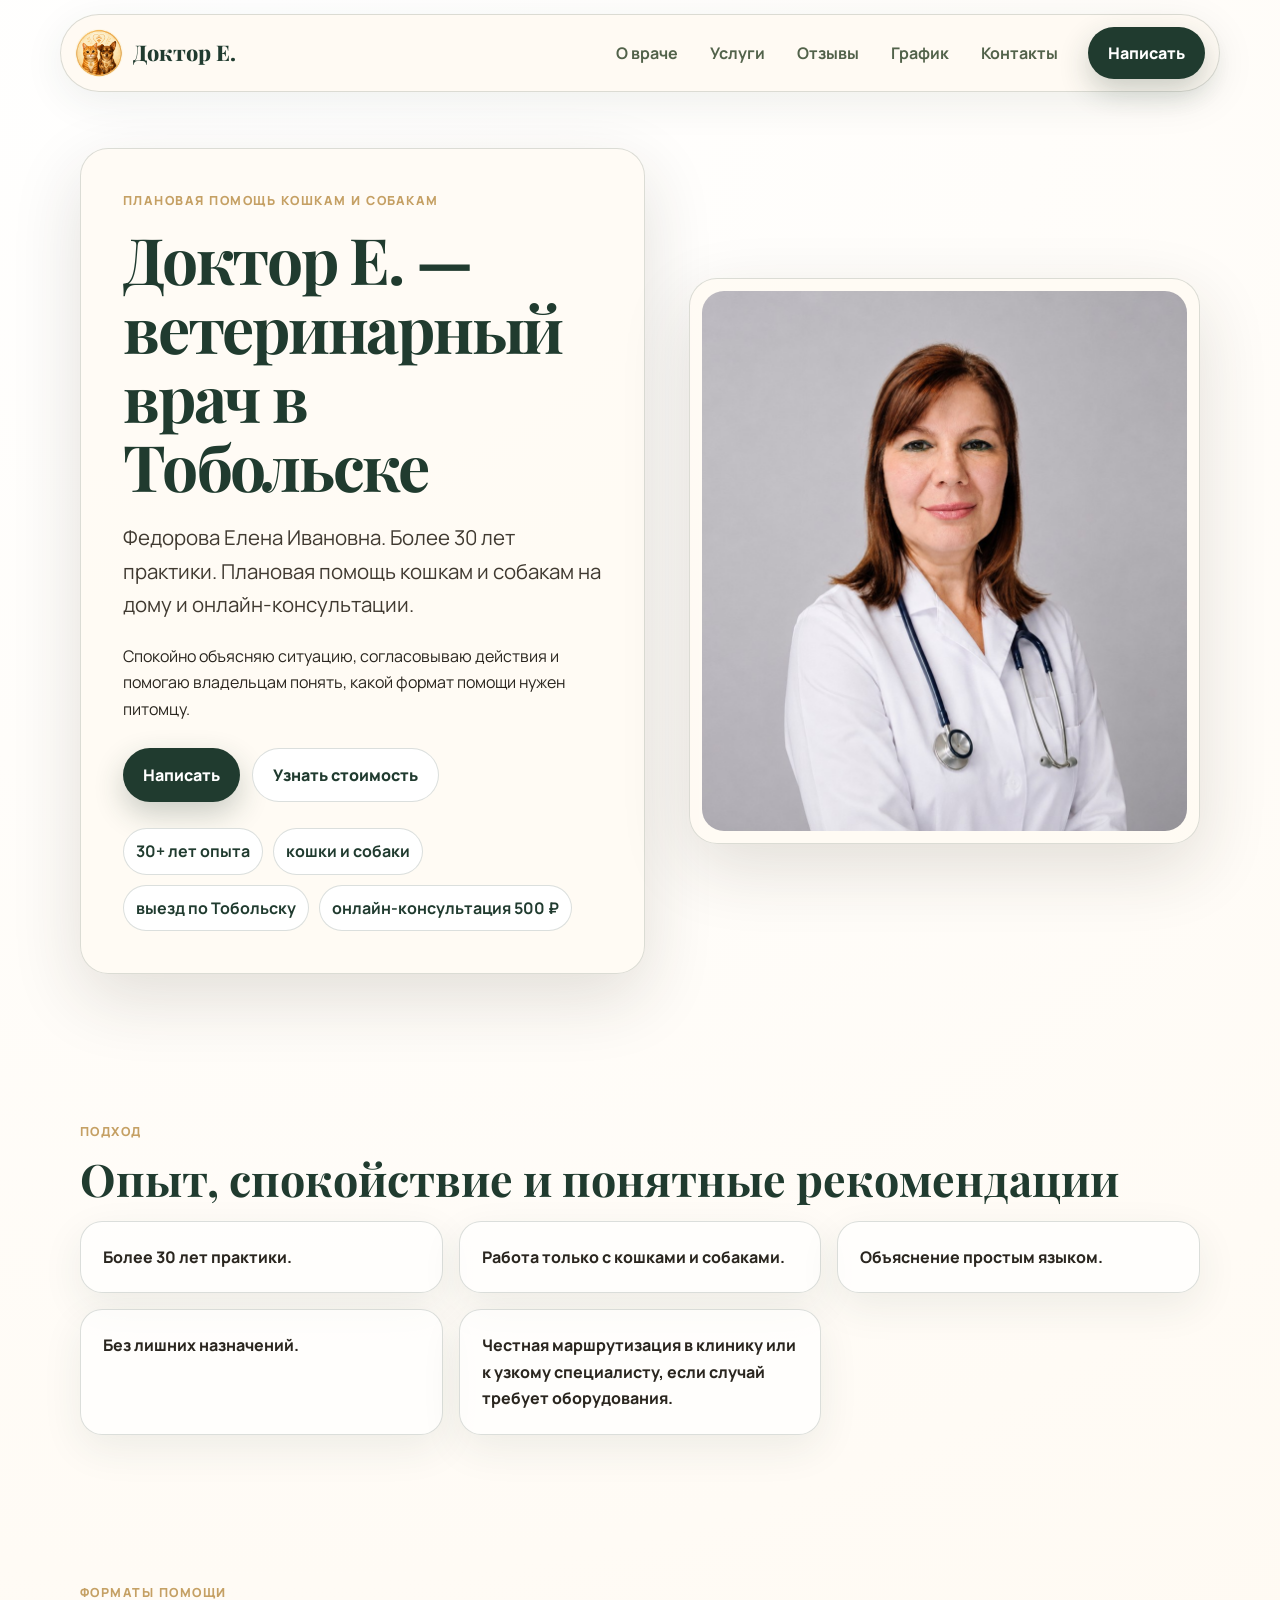
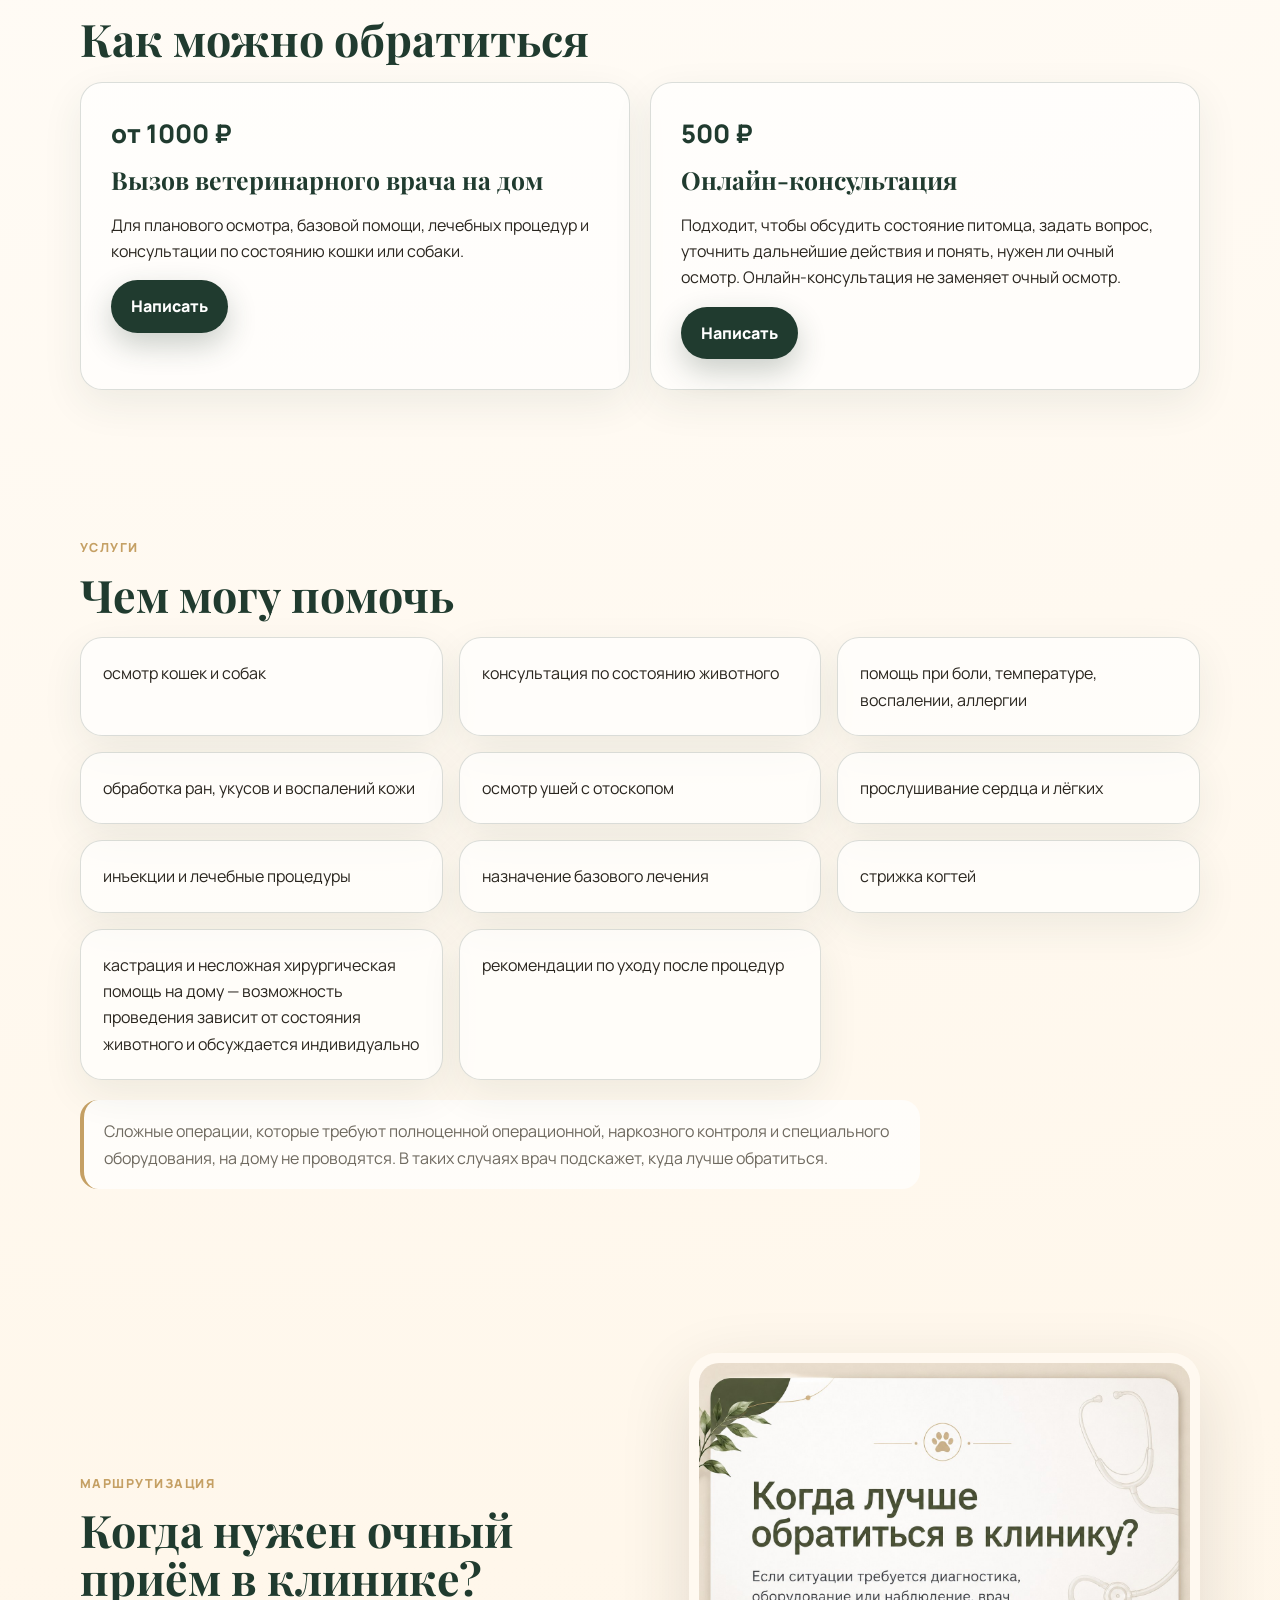
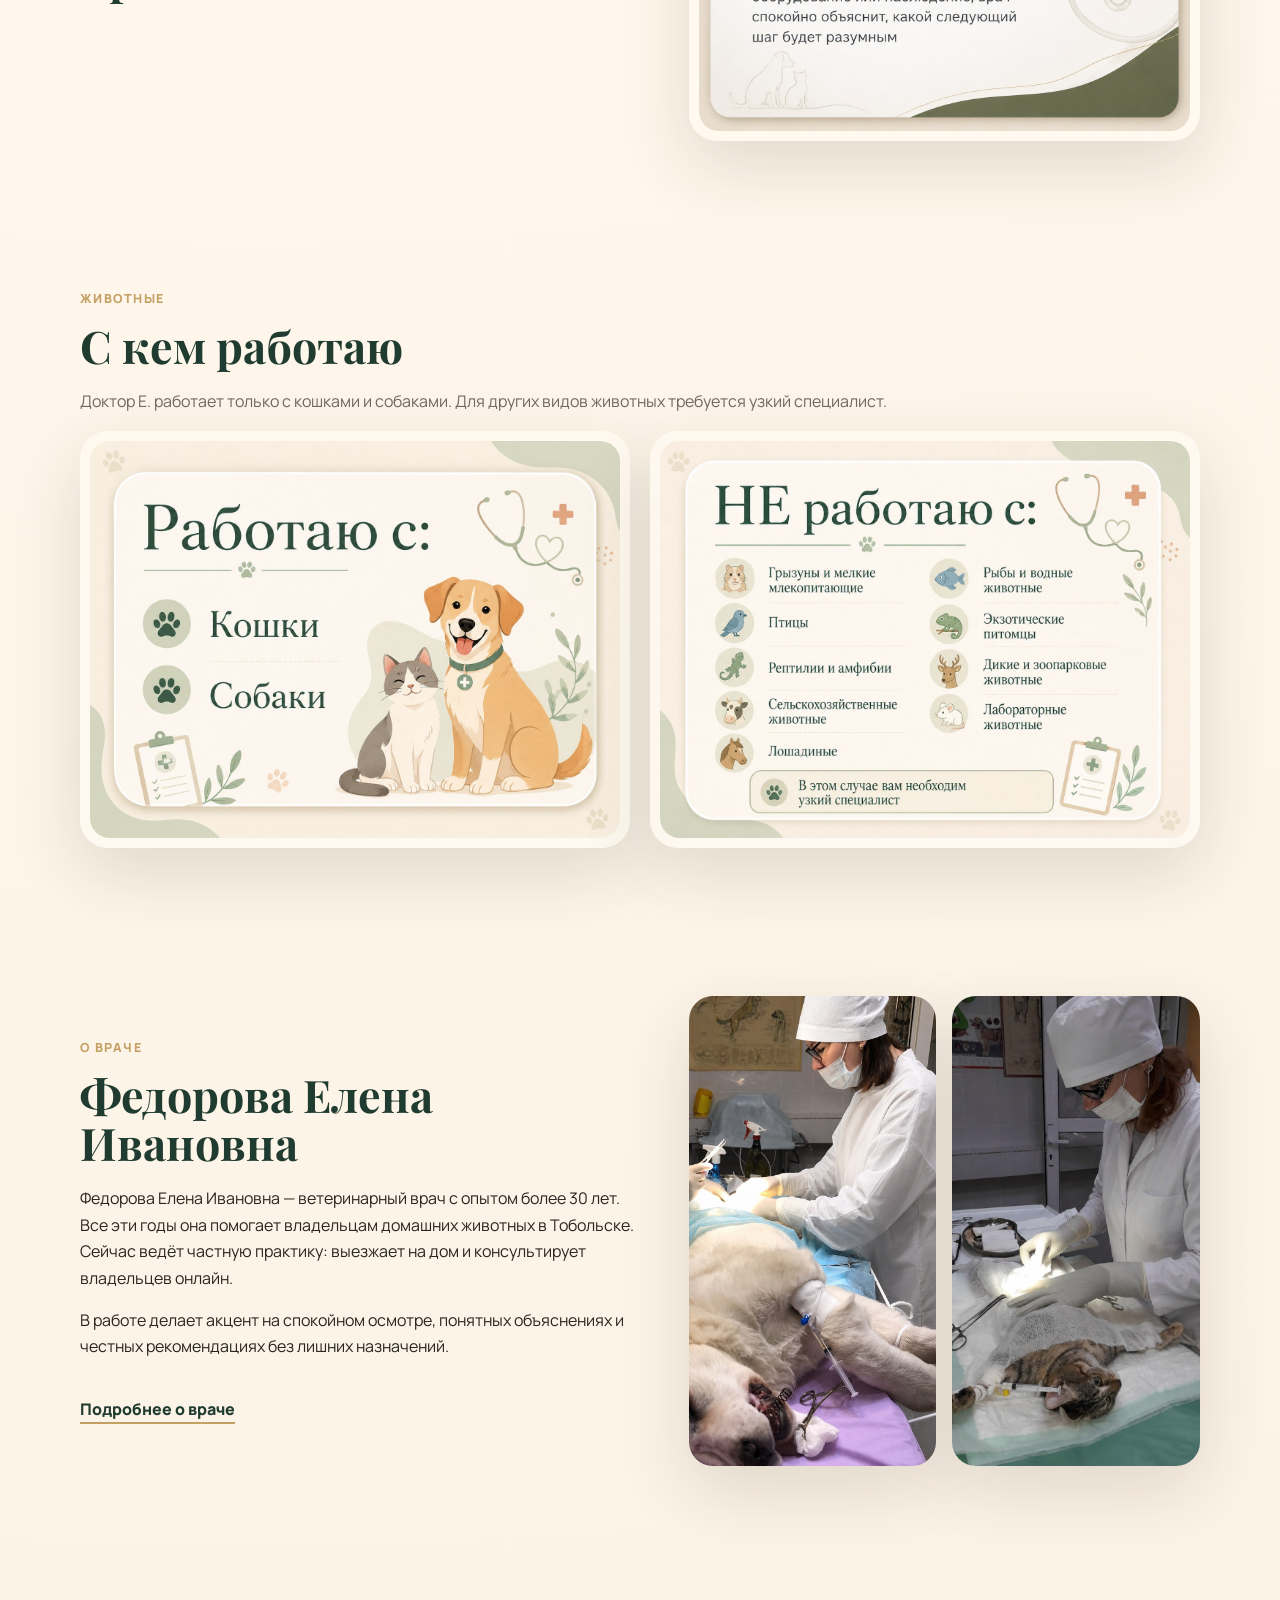
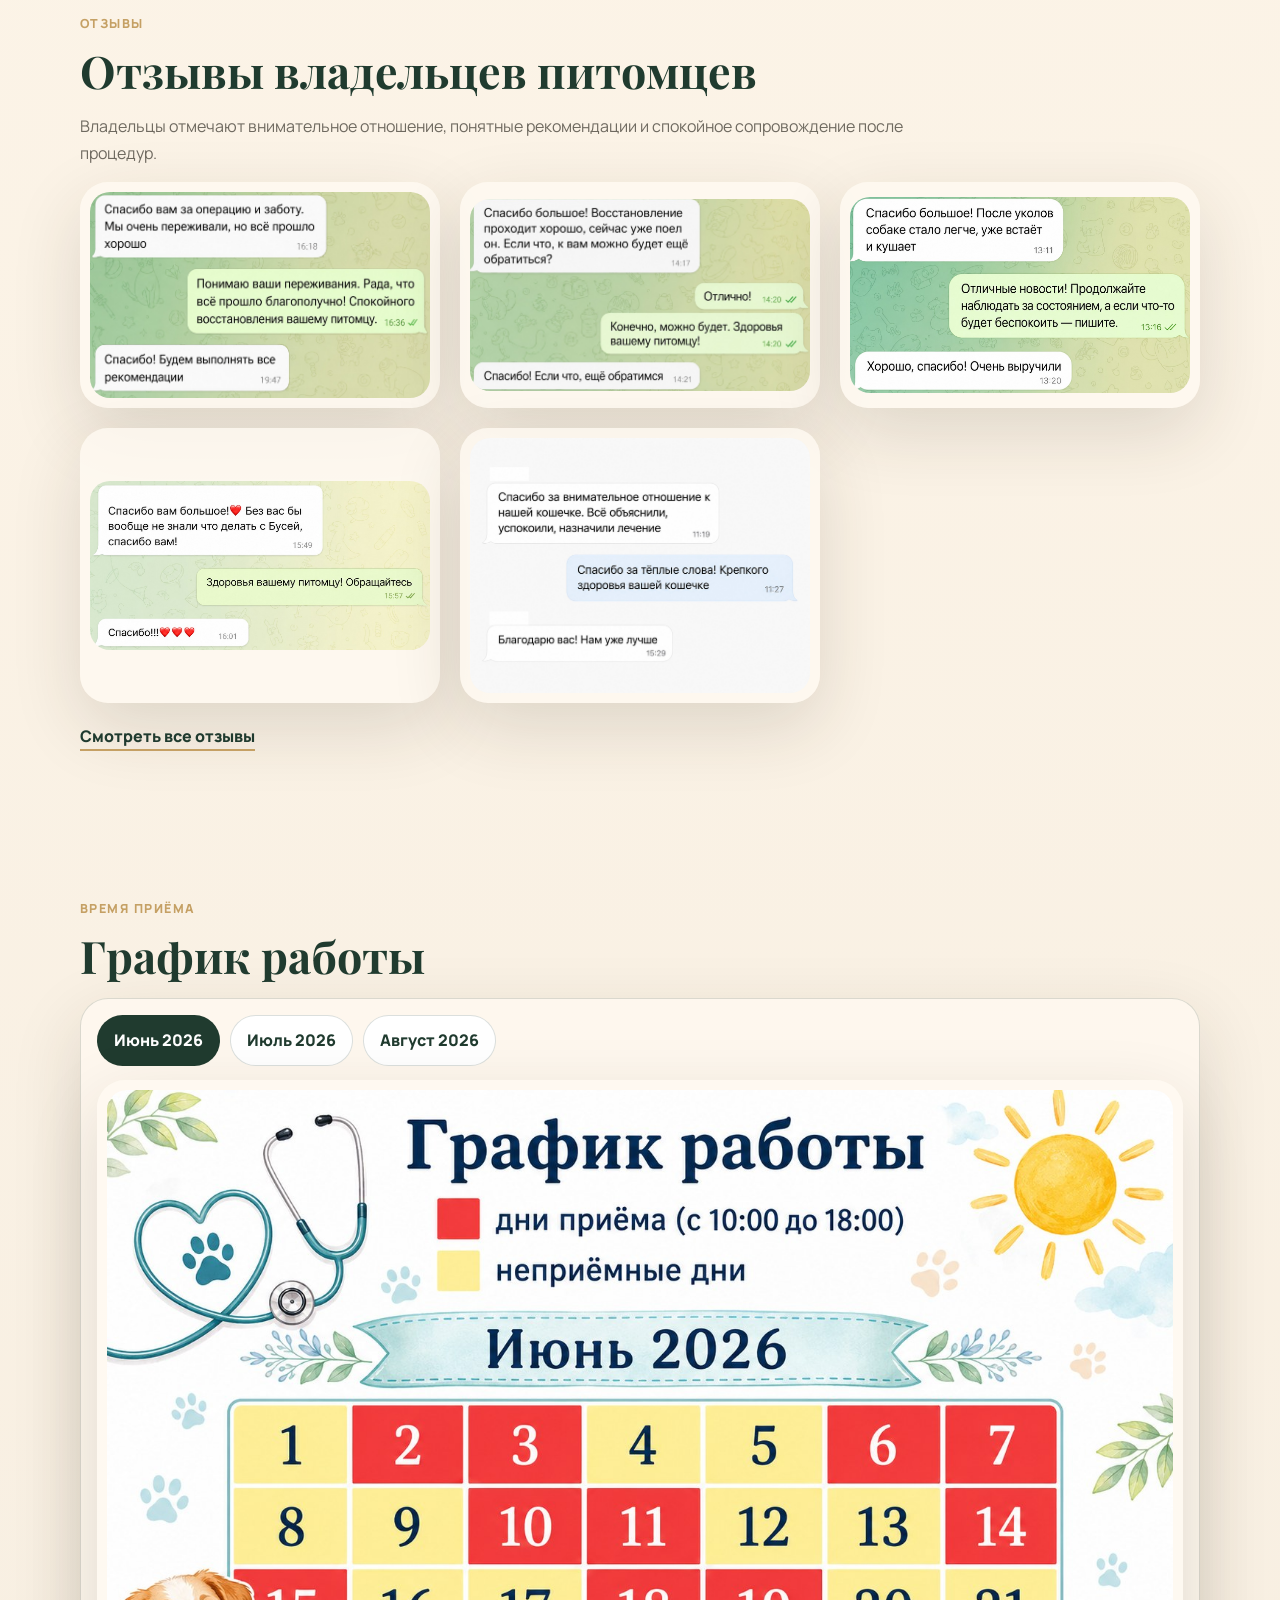
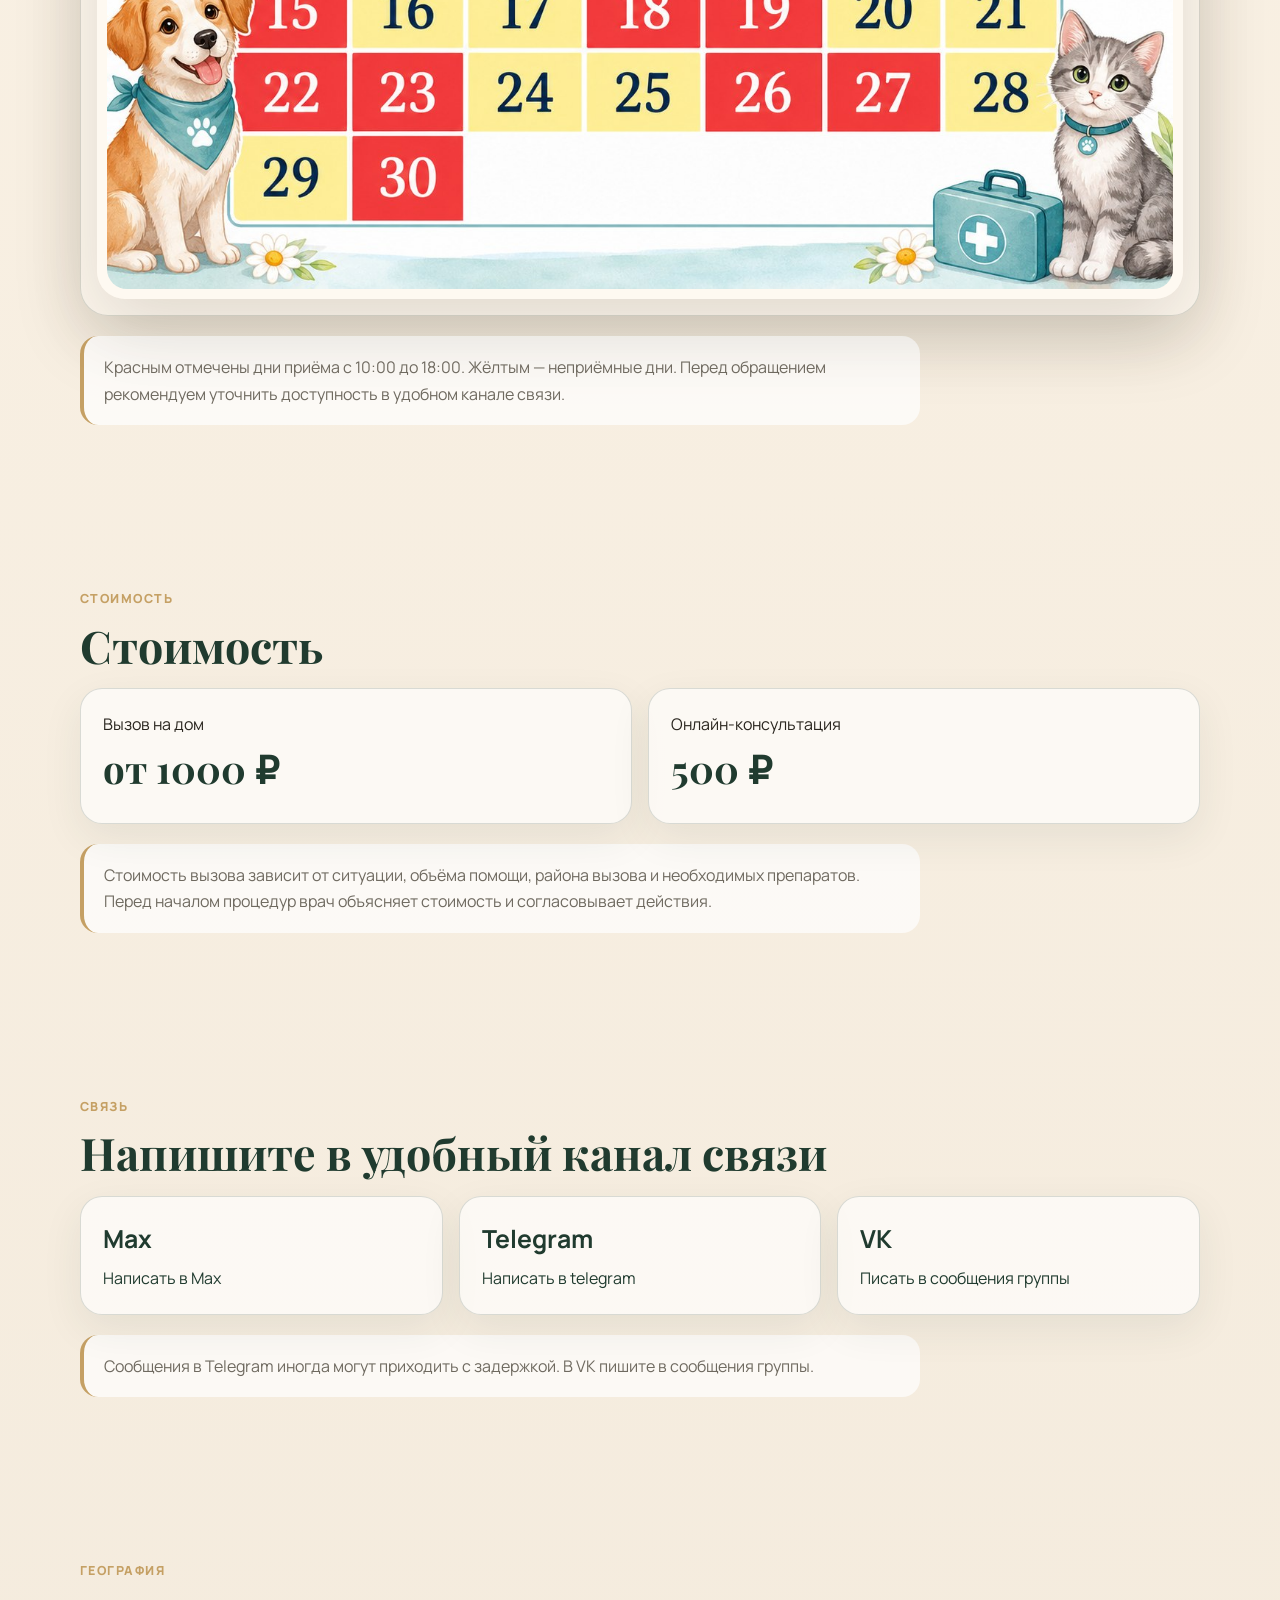
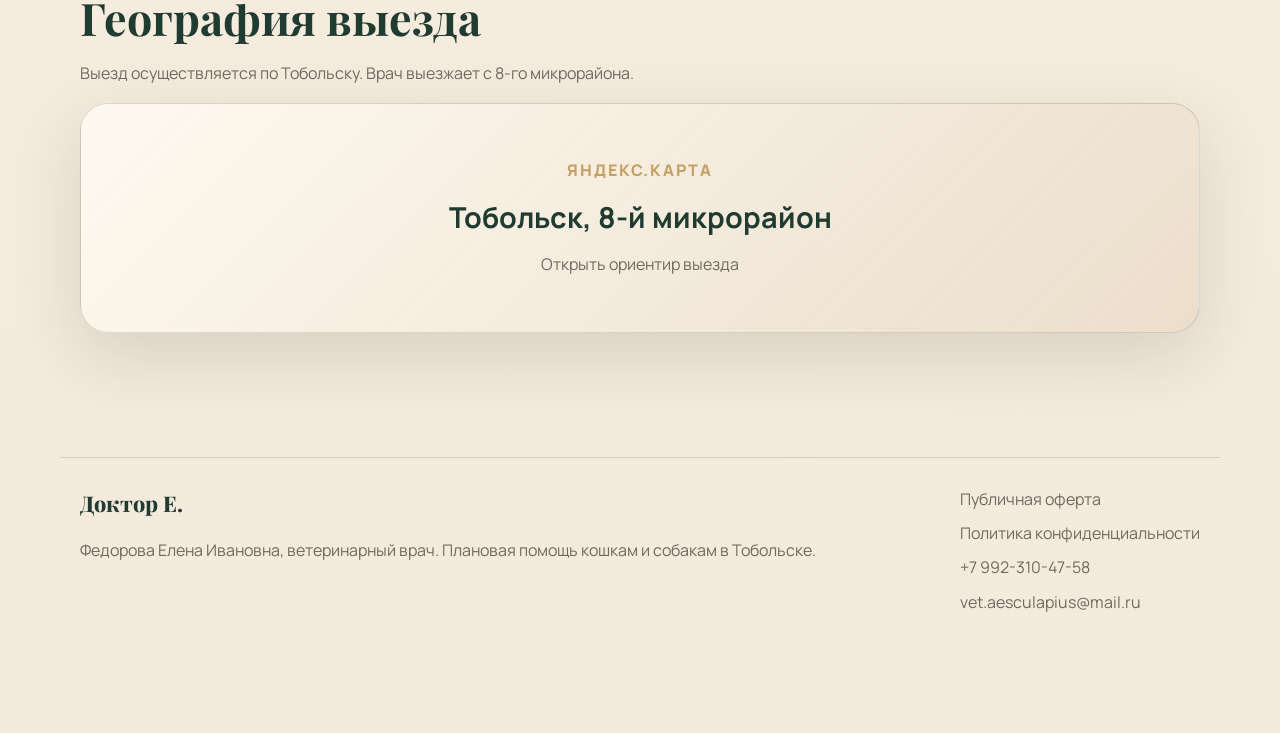
==== index.html @ f056cde1 "Внесены правки, добавлена иконка сайта" ====
<!doctype html>
<html lang="ru">
<head>
  <meta charset="utf-8">
  <meta name="viewport" content="width=device-width, initial-scale=1">
  <title>Доктор Е. — ветеринарный врач в Тобольске</title>
  <meta name="description" content="Федорова Елена Ивановна, ветеринарный врач в Тобольске. Вызов ветеринара на дом для кошек и собак, онлайн-консультация ветеринара.">
  <meta name="theme-color" content="#f7efe2">
  <link rel="preconnect" href="https://fonts.googleapis.com">
  <link rel="preconnect" href="https://fonts.gstatic.com" crossorigin>
  <link href="https://fonts.googleapis.com/css2?family=Manrope:wght@400;500;600;700&family=Playfair+Display:wght@600;700&display=swap" rel="stylesheet">
  <link rel="stylesheet" href="css/style.css">
  <link rel="icon" type="image/png" href="images/favicon.png">
  <!-- Здесь будет код Яндекс.Метрики -->
</head>
<body>
<header class="site-header">
  <a class="brand" href="index.html" aria-label="Доктор Е. — на главную">
    <img src="images/logo.png" alt="Логотип Доктор Е." width="54" height="54">
    <span>Доктор Е.</span>
  </a>
  <button class="burger" type="button" aria-label="Открыть меню" aria-expanded="false" aria-controls="main-nav"><span></span><span></span><span></span></button>
  <nav id="main-nav" class="main-nav" aria-label="Основная навигация">
    <a href="o-vrache.html">О враче</a>
    <a href="uslugi.html">Услуги</a>
    <a href="otzyvy.html">Отзывы</a>
    <a href="grafik.html">График</a>
    <a href="kontakty.html">Контакты</a>
  </nav>
  <button class="btn btn--primary write-trigger" type="button" aria-expanded="false" data-goal="click_write_button">Написать</button>
</header>
<div class="contact-menu" data-contact-menu aria-hidden="true">
  <div class="contact-menu__inner" role="menu" aria-label="Выбор канала связи">
    <p class="eyebrow">Написать Доктору Е.</p>
    <a role="menuitem" href="https://max.ru/id720610586162_bot" target="_blank" rel="noopener" data-goal="click_max">Max</a>
    <a role="menuitem" href="https://vk.com/doctor_e_vet" target="_blank" rel="noopener" data-goal="click_vk">VK</a>
    <a role="menuitem" href="https://t.me/Doctor_E_bot" target="_blank" rel="noopener" data-goal="click_telegram">Telegram</a>
    <span>Сообщения в Telegram иногда могут приходить с задержкой. Во VK пишите в сообщения группы.</span>
  </div>
</div>
<main>
<section class="hero section">
  <div class="hero__text reveal">
    <p class="eyebrow">Плановая помощь кошкам и собакам</p>
    <h1>Доктор Е. — ветеринарный врач в Тобольске</h1>
    <p class="lead">Федорова Елена Ивановна. Более 30 лет практики. Плановая помощь кошкам и собакам на дому и онлайн-консультации.</p>
    <p>Спокойно объясняю ситуацию, согласовываю действия и помогаю владельцам понять, какой формат помощи нужен питомцу.</p>
    <div class="actions"><button class="btn btn--primary write-trigger" type="button" data-goal="click_write_button">Написать</button><a class="btn btn--ghost" href="#prices">Узнать стоимость</a></div>
    <div class="facts"><span>30+ лет опыта</span><span>кошки и собаки</span><span>выезд по Тобольску</span><span>онлайн-консультация 500 ₽</span></div>
  </div>
  <div class="hero__image reveal"><img src="images/doctor-portrait.jpg" alt="Федорова Елена Ивановна, ветеринарный врач Доктор Е." loading="eager"></div>
</section>
<section class="section"><p class="eyebrow">Подход</p><h2>Опыт, спокойствие и понятные рекомендации</h2><div class="trust-grid reveal"><div>Более 30 лет практики.</div><div>Работа только с кошками и собаками.</div><div>Объяснение простым языком.</div><div>Без лишних назначений.</div><div>Честная маршрутизация в клинику или к узкому специалисту, если случай требует оборудования.</div></div></section>
<section class="section"><p class="eyebrow">Форматы помощи</p><h2>Как можно обратиться</h2><div class="cards cards--services reveal">
  <article class="service-card"><span class="price">от 1000 ₽</span><h3>Вызов ветеринарного врача на дом</h3><p>Для планового осмотра, базовой помощи, лечебных процедур и консультации по состоянию кошки или собаки.</p><button class="btn btn--primary write-trigger" type="button" data-goal="click_write_button">Написать</button></article>
  <article class="service-card"><span class="price">500 ₽</span><h3>Онлайн-консультация</h3><p>Подходит, чтобы обсудить состояние питомца, задать вопрос, уточнить дальнейшие действия и понять, нужен ли очный осмотр. Онлайн-консультация не заменяет очный осмотр.</p><button class="btn btn--primary write-trigger" type="button" data-goal="click_write_button">Написать</button></article>
</div></section>
<section class="section"><p class="eyebrow">Услуги</p><h2>Чем могу помочь</h2><div class="mini-grid reveal"><div class="mini-card">осмотр кошек и собак</div><div class="mini-card">консультация по состоянию животного</div><div class="mini-card">помощь при боли, температуре, воспалении, аллергии</div><div class="mini-card">обработка ран, укусов и воспалений кожи</div><div class="mini-card">осмотр ушей с отоскопом</div><div class="mini-card">прослушивание сердца и лёгких</div><div class="mini-card">инъекции и лечебные процедуры</div><div class="mini-card">назначение базового лечения</div><div class="mini-card">стрижка когтей</div><div class="mini-card">кастрация и несложная хирургическая помощь на дому — возможность проведения зависит от состояния животного и обсуждается индивидуально</div><div class="mini-card">рекомендации по уходу после процедур</div></div><p class="note reveal">Сложные операции, которые требуют полноценной операционной, наркозного контроля и специального оборудования, на дому не проводятся. В таких случаях врач подскажет, куда лучше обратиться.</p></section>
<section class="section image-section"><div><p class="eyebrow">Маршрутизация</p><h2>Когда нужен очный приём в клинике?</h2> </div><button class="image-card" type="button" data-modal-src="images/clinic-placeholder.jpg"><img src="images/clinic-placeholder.jpg" alt="Информационная карточка: когда лучше обратиться в клинику" loading="lazy"></button></section>
<section class="section"><p class="eyebrow">Животные</p><h2>С кем работаю</h2><p class="section-intro">Доктор Е. работает только с кошками и собаками. Для других видов животных требуется узкий специалист.</p><div class="image-grid reveal"><button class="image-card" type="button" data-modal-src="images/works-with-placeholder.jpg"><img src="images/works-with-placeholder.jpg" alt="Карточка: С кем работаю — кошки и собаки" loading="lazy"></button><button class="image-card" type="button" data-modal-src="images/does-not-work-with-placeholder.jpg"><img src="images/does-not-work-with-placeholder.jpg" alt="Карточка: с кем не работаю, требуется узкий специалист" loading="lazy"></button></div></section>
<section class="section split"><div class="reveal"><p class="eyebrow">О враче</p><h2>Федорова Елена Ивановна</h2><p>Федорова Елена Ивановна — ветеринарный врач с опытом более 30 лет. Все эти годы она помогает владельцам домашних животных в Тобольске. Сейчас ведёт частную практику: выезжает на дом и консультирует владельцев онлайн.</p><p>В работе делает акцент на спокойном осмотре, понятных объяснениях и честных рекомендациях без лишних назначений.</p><a class="text-link" href="o-vrache.html">Подробнее о враче</a></div><div class="process-grid reveal"><img src="images/process-dog.jpg" alt="Ветеринарный врач проводит процедуру собаке" loading="lazy"><img src="images/process-cat.jpg" alt="Ветеринарный врач проводит процедуру кошке" loading="lazy"></div></section>
<section class="section"><p class="eyebrow">Отзывы</p><h2>Отзывы владельцев питомцев</h2><p class="section-intro">Владельцы отмечают внимательное отношение, понятные рекомендации и спокойное сопровождение после процедур.</p><div class="reviews-grid reveal"><button class="image-card review-card" type="button" data-modal-src="images/review-1.jpg"><img src="images/review-1.jpg" alt="Скриншот отзыва владельца питомца 1" loading="lazy"></button><button class="image-card review-card" type="button" data-modal-src="images/review-2.jpg"><img src="images/review-2.jpg" alt="Скриншот отзыва владельца питомца 2" loading="lazy"></button><button class="image-card review-card" type="button" data-modal-src="images/review-3.jpg"><img src="images/review-3.jpg" alt="Скриншот отзыва владельца питомца 3" loading="lazy"></button><button class="image-card review-card" type="button" data-modal-src="images/review-4.jpg"><img src="images/review-4.jpg" alt="Скриншот отзыва владельца питомца 4" loading="lazy"></button><button class="image-card review-card" type="button" data-modal-src="images/review-5.jpg"><img src="images/review-5.jpg" alt="Скриншот отзыва владельца питомца 5" loading="lazy"></button></div><a class="text-link" href="otzyvy.html">Смотреть все отзывы</a></section>
<section class="section"><p class="eyebrow">Время приёма</p><h2>График работы</h2><div class="schedule-tabs reveal">
  <div class="tab-buttons" role="tablist" aria-label="Месяцы графика">
    <button class="tab-button is-active" type="button" role="tab" aria-selected="true" data-tab="june">Июнь 2026</button>
    <button class="tab-button" type="button" role="tab" aria-selected="false" data-tab="july">Июль 2026</button>
    <button class="tab-button" type="button" role="tab" aria-selected="false" data-tab="august">Август 2026</button>
  </div>
  <div class="tab-panel is-active" data-panel="june"><button class="image-card" type="button" data-modal-src="images/schedule-june-2026.jpg"><img src="images/schedule-june-2026.jpg" alt="График работы Доктор Е. на июнь 2026 года" loading="lazy"></button></div>
  <div class="tab-panel" data-panel="july"><button class="image-card" type="button" data-modal-src="images/schedule-july-2026.jpg"><img src="images/schedule-july-2026.jpg" alt="График работы Доктор Е. на июль 2026 года" loading="lazy"></button></div>
  <div class="tab-panel" data-panel="august"><button class="image-card" type="button" data-modal-src="images/schedule-august-2026.jpg"><img src="images/schedule-august-2026.jpg" alt="График работы Доктор Е. на август 2026 года" loading="lazy"></button></div>
</div><p class="note reveal">Красным отмечены дни приёма с 10:00 до 18:00. Жёлтым — неприёмные дни. Перед обращением рекомендуем уточнить доступность в удобном канале связи.</p></section>
<section class="section" id="prices"><p class="eyebrow">Стоимость</p><h2>Стоимость</h2><div class="price-grid reveal"><div><span>Вызов на дом</span><strong>от 1000 ₽</strong></div><div><span>Онлайн-консультация</span><strong>500 ₽</strong></div></div><p class="note reveal">Стоимость вызова зависит от ситуации, объёма помощи, района вызова и необходимых препаратов. Перед началом процедур врач объясняет стоимость и согласовывает действия.</p></section>
<section class="section"><p class="eyebrow">Связь</p><h2>Напишите в удобный канал связи</h2><div class="contact-grid reveal">
  <a class="contact-card" href="https://max.ru/id720610586162_bot" target="_blank" rel="noopener" data-goal="click_max"><strong>Max</strong><span>Написать в Max</span></a>
  <a class="contact-card" href="https://t.me/Doctor_E_bot" target="_blank" rel="noopener" data-goal="click_telegram"><strong>Telegram</strong><span>Написать в telegram</span></a>
  <a class="contact-card" href="https://vk.com/doctor_e_vet" target="_blank" rel="noopener" data-goal="click_vk"><strong>VK</strong><span>Писать в сообщения группы</span></a>
</div><p class="note reveal">Сообщения в Telegram иногда могут приходить с задержкой. В VK пишите в сообщения группы.</p></section>
<section class="section"><p class="eyebrow">География</p><h2>География выезда</h2><p class="section-intro">Выезд осуществляется по Тобольску. Врач выезжает с 8-го микрорайона.</p><a class="map-block reveal" href="https://yandex.ru/maps/?text=8%20%D0%BC%D0%B8%D0%BA%D1%80%D0%BE%D1%80%D0%B0%D0%B9%D0%BE%D0%BD%20%D0%A2%D0%BE%D0%B1%D0%BE%D0%BB%D1%8C%D1%81%D0%BA" target="_blank" rel="noopener" data-goal="click_map" aria-label="Открыть 8-й микрорайон Тобольска на Яндекс Картах"><span>Яндекс.Карта</span><strong>Тобольск, 8-й микрорайон</strong><em>Открыть ориентир выезда</em></a></section>
</main>
<footer class="site-footer">
  <div>
    <a class="footer-brand" href="index.html">Доктор Е.</a>
    <p>Федорова Елена Ивановна, ветеринарный врач. Плановая помощь кошкам и собакам в Тобольске.</p>
  </div>
  <div class="footer-links">
    <a href="public-offer.html">Публичная оферта</a>
    <a href="privacy-policy.html">Политика конфиденциальности</a>
    <span>+7 992-310-47-58</span>
    <span>vet.aesculapius@mail.ru</span>
  </div>
</footer>
<button class="mobile-write write-trigger" type="button" aria-expanded="false" data-goal="click_write_button">Написать</button>
<div class="image-modal" data-image-modal aria-hidden="true" role="dialog" aria-modal="true" aria-label="Увеличенное изображение">
  <button class="image-modal__close" type="button" aria-label="Закрыть изображение">×</button>
  <img src="" alt="">
</div>
<script src="js/main.js"></script>
</body>
</html>
---- css/style.css ----
:root {
    --milk: #fffaf2;
    --cream: #f6eddf;
    --sand: #e8dac5;
    --green: #203b2f;
    --olive: #52624a;
    --gold: #c5a064;
    --text: #2a261f;
    --muted: #6f6a60;
    --line: rgba(32,59,47,.16);
    --shadow: 0 24px 70px rgba(50,40,25,.14);
    --radius: 28px;
    --max: 1160px;
}

* {
    box-sizing: border-box;
}

html {
    scroll-behavior: smooth;
}

body {
    margin: 0;
    font-family: Manrope,system-ui,-apple-system,Segoe UI,sans-serif;
    color: var(--text);
    background: radial-gradient(circle at 20% 0%,#fff 0,#fff7eb 36%,#f3eadc 100%);
    line-height: 1.65;
    padding-bottom: 0;
}

a {
    color: inherit;
    text-decoration: none;
}

img {
    max-width: 100%;
    display: block;
}

button,
input {
    font: inherit;
}

.site-header {
    position: sticky;
    top: 0;
    z-index: 50;
    max-width: var(--max);
    margin: 14px auto 0;
    padding: 12px 14px;
    border: 1px solid var(--line);
    border-radius: 999px;
    background: rgba(255,250,242,.9);
    backdrop-filter: blur(18px);
    display: flex;
    align-items: center;
    gap: 18px;
    box-shadow: 0 10px 40px rgba(32,59,47,.08);
}

.brand,
.footer-brand {
    display: flex;
    align-items: center;
    gap: 10px;
    font-weight: 800;
    color: var(--green);
}

.brand img {
    width: 48px;
    height: 48px;
    border-radius: 50%;
    object-fit: cover;
}

.brand span,
.footer-brand {
    font-family: "Playfair Display",serif;
    font-size: 1.35rem;
}

.main-nav {
    display: flex;
    gap: 8px;
    margin-left: auto;
}

.main-nav a {
    padding: 10px 12px;
    border-radius: 999px;
    color: var(--olive);
    font-weight: 700;
}

.main-nav a:hover,
.main-nav a:focus-visible {
    background: var(--cream);
    color: var(--green);
}

.btn {
    border: 0;
    border-radius: 999px;
    padding: 13px 20px;
    font-weight: 800;
    cursor: pointer;
    display: inline-flex;
    align-items: center;
    justify-content: center;
    min-height: 48px;
}

.btn--primary {
    background: var(--green);
    color: #fff;
    box-shadow: 0 12px 30px rgba(32,59,47,.24);
}

.btn--primary:hover {
    transform: translateY(-1px);
}

.btn--ghost {
    border: 1px solid var(--line);
    background: #fff;
    color: var(--green);
}

:focus-visible {
    outline: 3px solid rgba(197,160,100,.55);
    outline-offset: 3px;
}

.burger {
    display: none;
    margin-left: auto;
    background: transparent;
    border: 0;
    width: 46px;
    height: 46px;
    border-radius: 50%;
    padding: 10px;
}

.burger span {
    display: block;
    height: 2px;
    background: var(--green);
    margin: 6px 0;
}

.section {
    max-width: var(--max);
    margin: 0 auto;
    padding: 74px 20px;
}

.hero,
.split,
.image-section {
    display: grid;
    grid-template-columns: 1.05fr .95fr;
    gap: 44px;
    align-items: center;
}

.hero {
    padding-top: 56px;
}

.hero__text,
.hero__image,
.service-card,
.info-card,
.legal,
.image-card,
.map-block {
    background: rgba(255,250,242,.78);
    border: 1px solid var(--line);
    border-radius: var(--radius);
    box-shadow: var(--shadow);
}

.hero__text {
    padding: 42px;
}

.hero__image {
    padding: 12px;
    overflow: hidden;
}

.hero__image img {
    width: 100%;
    aspect-ratio: 4/4.45;
    object-fit: cover;
    border-radius: 22px;
}

h1,
h2,
h3 {
    font-family: "Playfair Display",Georgia,serif;
    color: var(--green);
    line-height: 1.08;
    margin: 0 0 18px;
}

h1 {
    font-size: clamp(2.35rem,5vw,4.8rem);
    letter-spacing: -.035em;
}

h2 {
    font-size: clamp(2rem,3.5vw,3.2rem);
}

h3 {
    font-size: 1.55rem;
}

.lead {
    font-size: clamp(1.05rem,2vw,1.28rem);
    color: #403a31;
}

.eyebrow {
    text-transform: uppercase;
    letter-spacing: .12em;
    color: var(--gold);
    font-weight: 900;
    font-size: .78rem;
    margin: 0 0 12px;
}

.actions {
    display: flex;
    gap: 12px;
    flex-wrap: wrap;
    margin: 26px 0;
}

.facts {
    display: flex;
    flex-wrap: wrap;
    gap: 10px;
    margin-top: 22px;
}

.facts span {
    border: 1px solid var(--line);
    background: #fff;
    padding: 9px 12px;
    border-radius: 999px;
    font-weight: 700;
    color: var(--green);
}

.trust-grid,
.mini-grid,
.price-grid,
.contact-grid {
    display: grid;
    grid-template-columns: repeat(3,1fr);
    gap: 16px;
}

.trust-grid div,
.mini-card,
.price-grid div,
.contact-card,
.service-card,
.info-card {
    border: 1px solid var(--line);
    border-radius: 22px;
    background: rgba(255,255,255,.64);
    padding: 22px;
    box-shadow: 0 14px 40px rgba(32,59,47,.08);
}

.trust-grid div {
    font-weight: 750;
}

.cards--services {
    display: grid;
    grid-template-columns: repeat(2,1fr);
    gap: 20px;
}

.service-card {
    padding: 30px;
}

.price {
    display: inline-block;
    color: var(--green);
    font-size: 1.6rem;
    font-weight: 900;
    margin-bottom: 12px;
}

.note,
.section-intro,
.wide {
    max-width: 840px;
    color: var(--muted);
}

.note {
    background: rgba(255,255,255,.7);
    border-left: 4px solid var(--gold);
    padding: 18px 20px;
    border-radius: 18px;
    margin-top: 20px;
}

.image-grid,
.reviews-grid {
    display: grid;
    grid-template-columns: repeat(2,1fr);
    gap: 20px;
}

.reviews-grid {
    grid-template-columns: repeat(3,1fr);
}

.image-card {
    border: 0;
    padding: 10px;
    cursor: pointer;
    width: 100%;
    overflow: hidden;
}

.image-card img {
    width: 100%;
    border-radius: 20px;
    object-fit: cover;
}

.image-grid .image-card img,
.image-section .image-card img,
.schedule-tabs .image-card img {
    aspect-ratio: 4/3;
}

.review-card img {
    aspect-ratio: auto;
}

.process-grid {
    display: grid;
    grid-template-columns: 1fr 1fr;
    gap: 16px;
}

.process-grid img {
    width: 100%;
    height: 470px;
    object-fit: cover;
    border-radius: 24px;
    box-shadow: var(--shadow);
}

.process-grid--wide img {
    height: 560px;
}

.text-link {
    display: inline-flex;
    margin-top: 20px;
    color: var(--green);
    font-weight: 900;
    border-bottom: 2px solid var(--gold);
}

.schedule-tabs {
    background: rgba(255,250,242,.72);
    border: 1px solid var(--line);
    border-radius: var(--radius);
    padding: 16px;
    box-shadow: var(--shadow);
}

.tab-buttons {
    display: flex;
    gap: 10px;
    flex-wrap: wrap;
    margin-bottom: 14px;
}

.tab-button {
    border: 1px solid var(--line);
    background: #fff;
    border-radius: 999px;
    padding: 11px 16px;
    color: var(--green);
    font-weight: 900;
    cursor: pointer;
}

.tab-button.is-active {
    background: var(--green);
    color: #fff;
}

.tab-panel {
    display: none;
}

.tab-panel.is-active {
    display: block;
}

.price-grid {
    grid-template-columns: repeat(2,1fr);
}

.price-grid strong {
    display: block;
    font-size: 2.4rem;
    color: var(--green);
    font-family: "Playfair Display",serif;
}

.contact-card {
    display: flex;
    flex-direction: column;
    gap: 6px;
    color: var(--green);
}

.contact-card strong {
    font-size: 1.55rem;
}

.contact-card:hover {
    transform: translateY(-2px);
    box-shadow: var(--shadow);
}

.map-block {
    display: flex;
    flex-direction: column;
    gap: 10px;
    min-height: 230px;
    justify-content: center;
    align-items: center;
    text-align: center;
    background: linear-gradient(135deg,rgba(255,250,242,.9),rgba(232,218,197,.75));
    color: var(--green);
}

.map-block span {
    color: var(--gold);
    font-weight: 900;
    text-transform: uppercase;
    letter-spacing: .12em;
}

.map-block strong {
    font-size: 1.8rem;
}

.map-block em {
    font-style: normal;
    color: var(--muted);
}

.site-footer {
    max-width: var(--max);
    margin: 50px auto 90px;
    padding: 28px 20px;
    display: flex;
    justify-content: space-between;
    gap: 30px;
    border-top: 1px solid var(--line);
    color: var(--muted);
}

.footer-links {
    display: flex;
    flex-direction: column;
    gap: 8px;
}

.contact-menu {
    position: fixed;
    inset: 0;
    z-index: 80;
    pointer-events: none;
    background: transparent;
}

.contact-menu.is-open {
    pointer-events: auto;
}

.contact-menu__inner {
    position: absolute;
    right: calc((100vw - min(var(--max),100vw))/2 + 20px);
    top: 92px;
    width: min(340px,calc(100vw - 32px));
    padding: 18px;
    border: 1px solid var(--line);
    border-radius: 24px;
    background: #fffaf2;
    box-shadow: var(--shadow);
    opacity: 0;
    transform: translateY(-8px);
    transition: .2s;
}

.contact-menu.is-open .contact-menu__inner {
    opacity: 1;
    transform: translateY(0);
}

.contact-menu a {
    display: block;
    padding: 14px 16px;
    border-radius: 16px;
    background: #fff;
    border: 1px solid var(--line);
    margin-bottom: 9px;
    font-weight: 900;
    color: var(--green);
}

.contact-menu span {
    display: block;
    color: var(--muted);
    font-size: .92rem;
}

.mobile-write {
    display: none;
    position: fixed;
    left: 16px;
    right: 16px;
    bottom: 16px;
    z-index: 70;
    border: 0;
    border-radius: 999px;
    background: var(--green);
    color: #fff;
    padding: 15px 20px;
    font-weight: 900;
    box-shadow: 0 14px 35px rgba(32,59,47,.28);
}

.image-modal {
    position: fixed;
    inset: 0;
    background: rgba(22,27,23,.72);
    z-index: 100;
    display: none;
    align-items: center;
    justify-content: center;
    padding: 24px;
}

.image-modal.is-open {
    display: flex;
}

.image-modal img {
    max-height: 86vh;
    max-width: 94vw;
    border-radius: 22px;
    box-shadow: var(--shadow);
    background: #fff;
}

.image-modal__close {
    position: absolute;
    top: 18px;
    right: 18px;
    width: 48px;
    height: 48px;
    border: 0;
    border-radius: 50%;
    background: #fff;
    color: var(--green);
    font-size: 2rem;
    cursor: pointer;
}

.reveal {
    opacity: 0;
    transform: translateY(18px);
    transition: opacity .7s,transform .7s;
}

.reveal.is-visible {
    opacity: 1;
    transform: none;
}

.legal {
    padding: 34px;
}

.page-hero {
    padding-top: 64px;
}

.info-card {
    max-width: 680px;
}

@media (max-width:900px) {
    body {
        padding-bottom: 82px;
    }
    .site-header {
        margin: 8px 10px;
        border-radius: 24px;
    }
    .brand span {
        font-size: 1.1rem;
    }
    .burger {
        display: block;
    }
    .main-nav {
        position: absolute;
        left: 10px;
        right: 10px;
        top: 76px;
        display: none;
        flex-direction: column;
        background: #fffaf2;
        border: 1px solid var(--line);
        border-radius: 22px;
        padding: 12px;
        box-shadow: var(--shadow);
    }
    .main-nav.is-open {
        display: flex;
    }
    .site-header>.write-trigger {
        display: none;
    }
    .mobile-write {
        display: block;
    }
    .hero,
    .split,
    .image-section {
        grid-template-columns: 1fr;
        gap: 22px;
    }
    .hero {
        padding-top: 28px;
    }
    .hero__text {
        padding: 26px;
    }
    .section {
        padding: 46px 16px;
    }
    .trust-grid,
    .mini-grid,
    .price-grid,
    .contact-grid,
    .cards--services,
    .image-grid,
    .reviews-grid {
        grid-template-columns: 1fr;
    }
    .reviews-grid {
        display: flex;
        overflow-x: auto;
        scroll-snap-type: x mandatory;
        padding-bottom: 8px;
    }
    .review-card {
        min-width: 86%;
        scroll-snap-align: start;
    }
    .process-grid {
        grid-template-columns: 1fr;
    }
    .process-grid img,
    .process-grid--wide img {
        height: auto;
        max-height: 520px;
    }
    .site-footer {
        flex-direction: column;
        margin-bottom: 90px;
    }
    .contact-menu__inner {
        left: 16px;
        right: 16px;
        bottom: 84px;
        top: auto;
        width: auto;
    }
    .facts span {
        font-size: .92rem;
    }
    h1 {
        font-size: 2.35rem;
    }
}

@media (prefers-reduced-motion:reduce) {
    * {
        scroll-behavior: auto!important;
        transition: none!important;
        animation: none!important;
    }
    .reveal {
        opacity: 1;
        transform: none;
    }
}
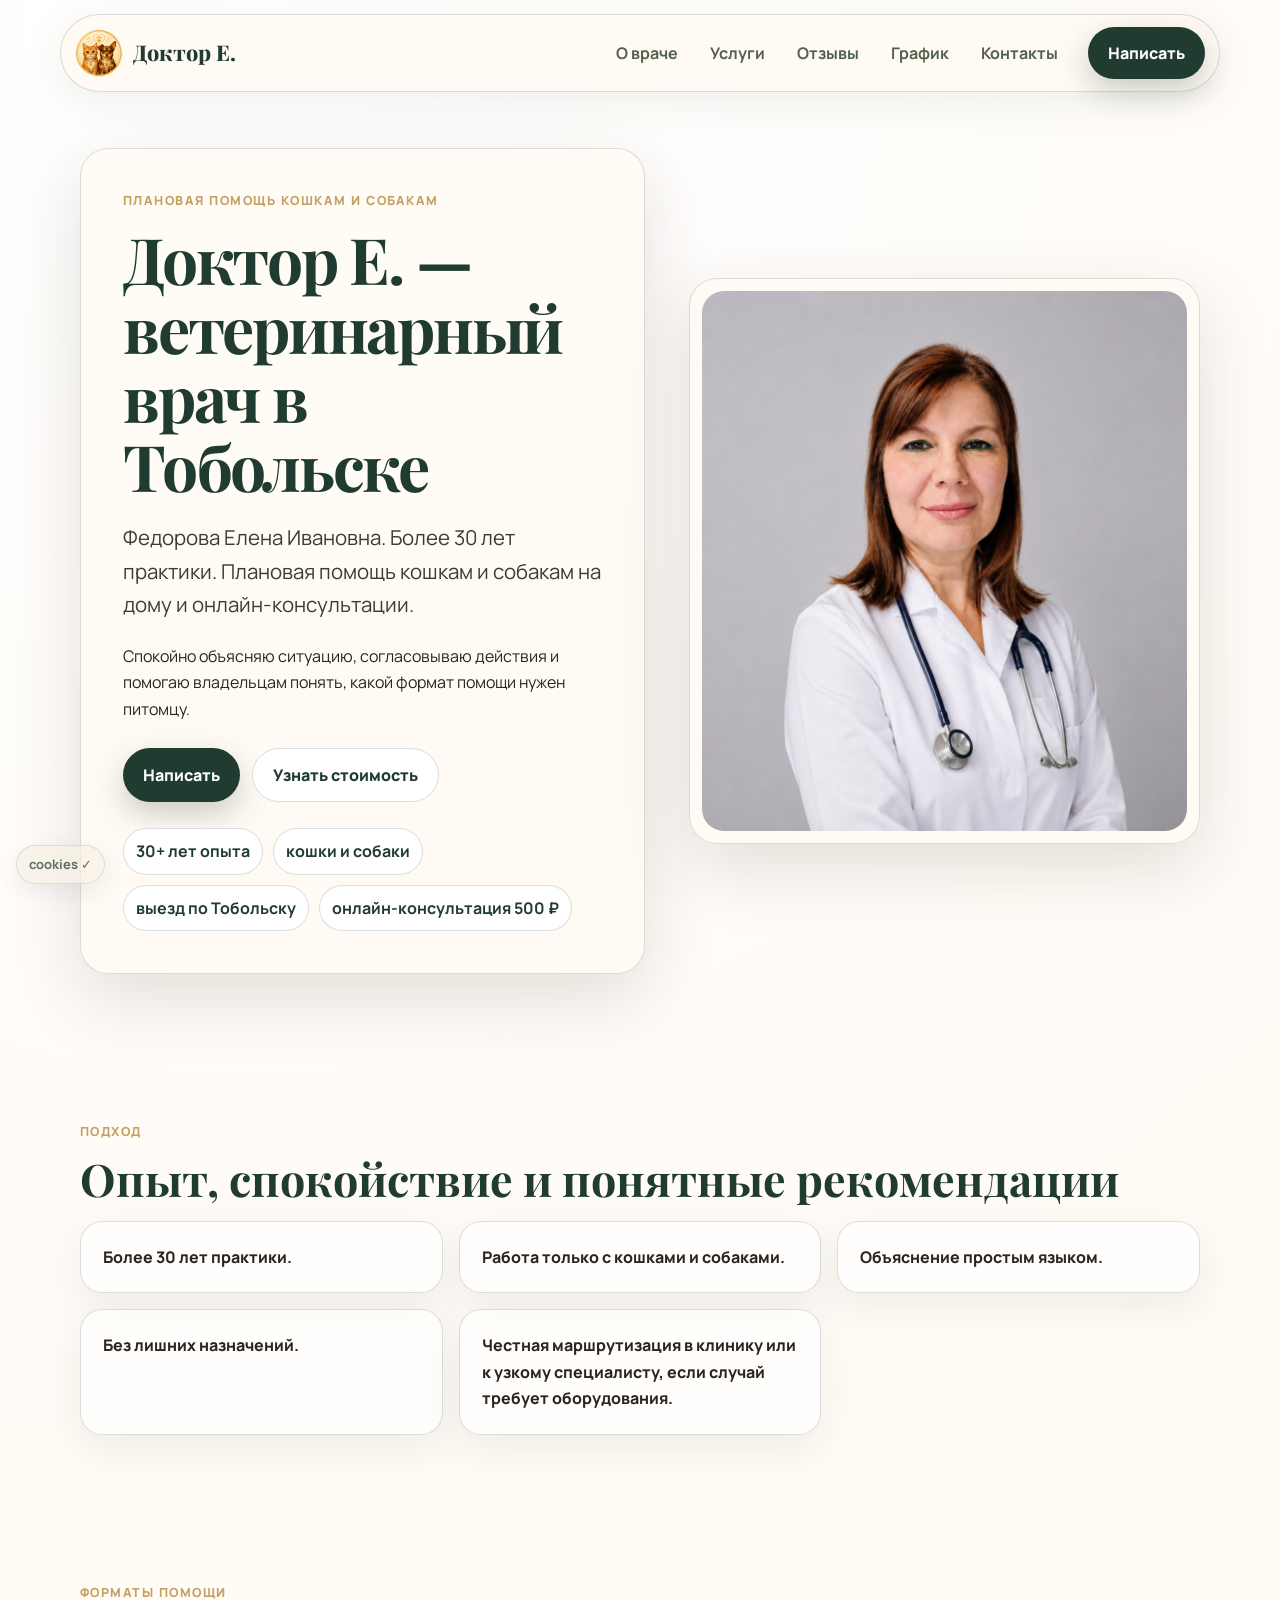
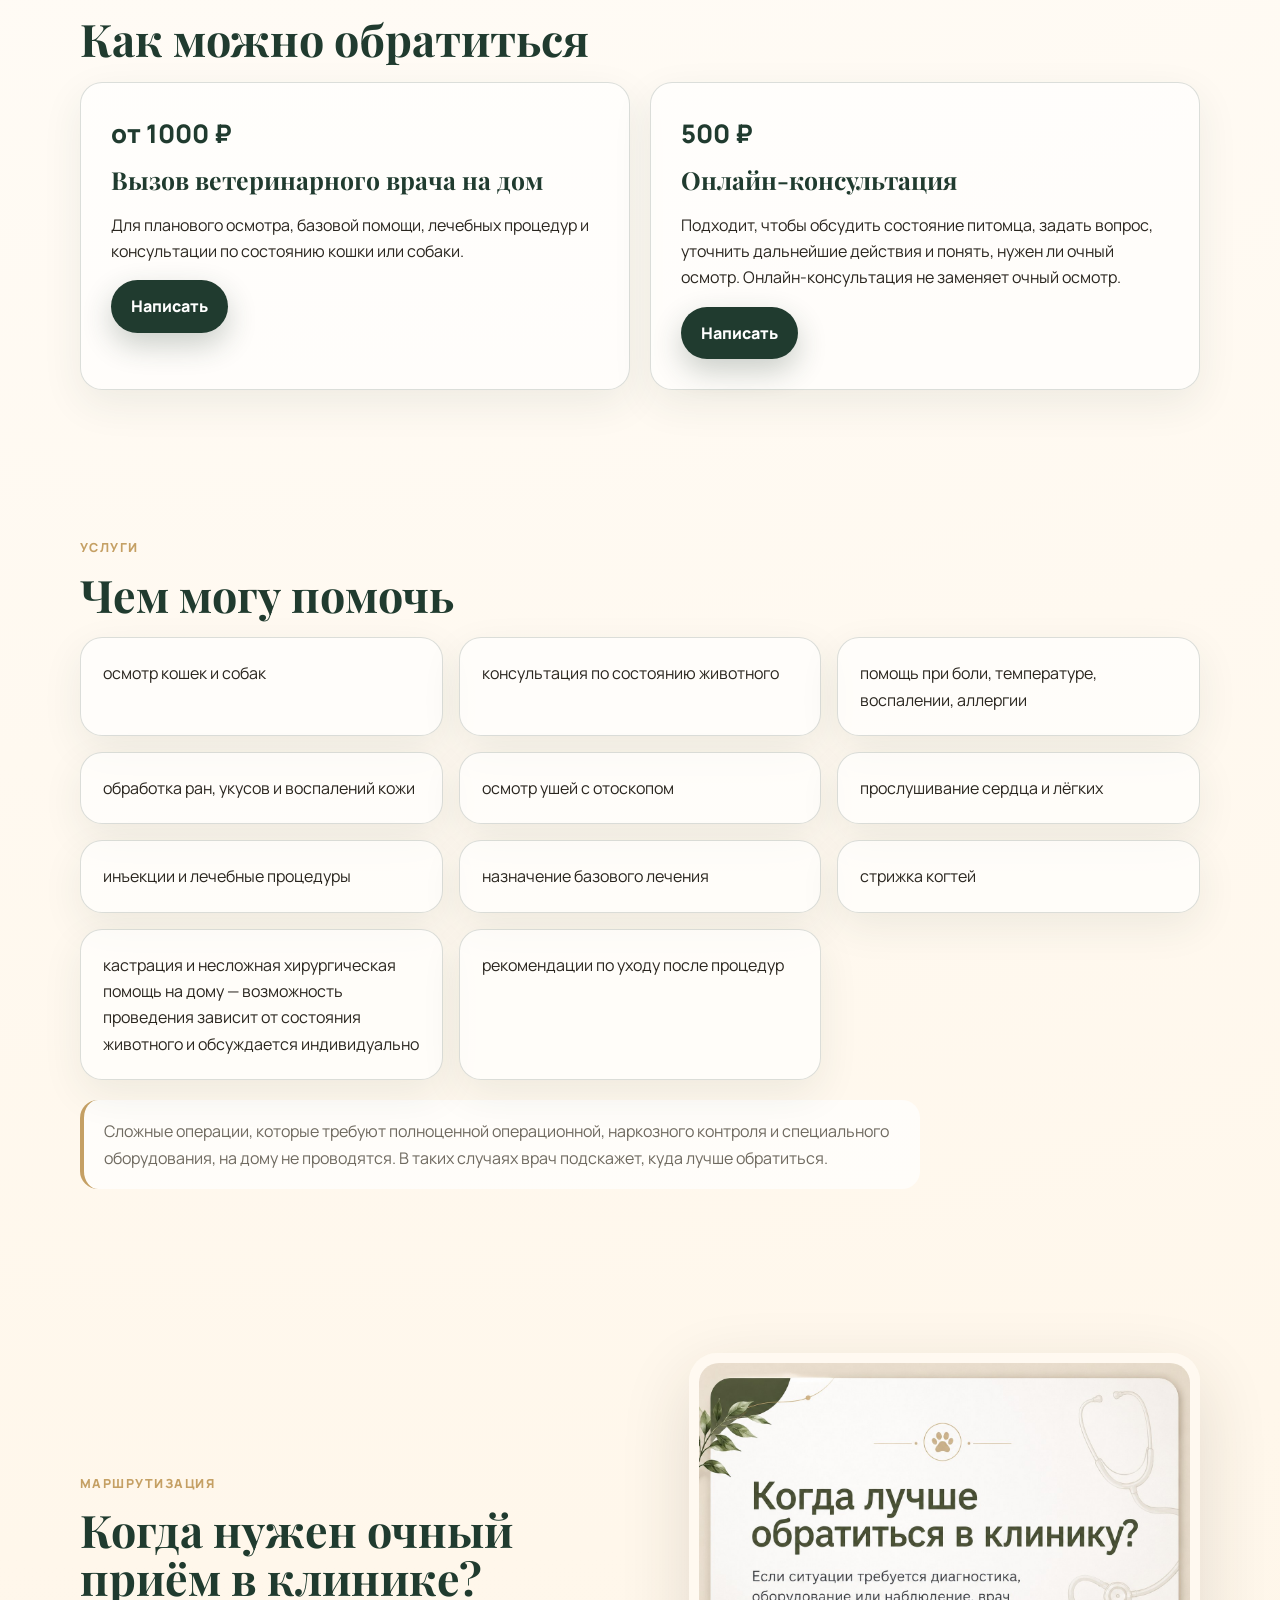
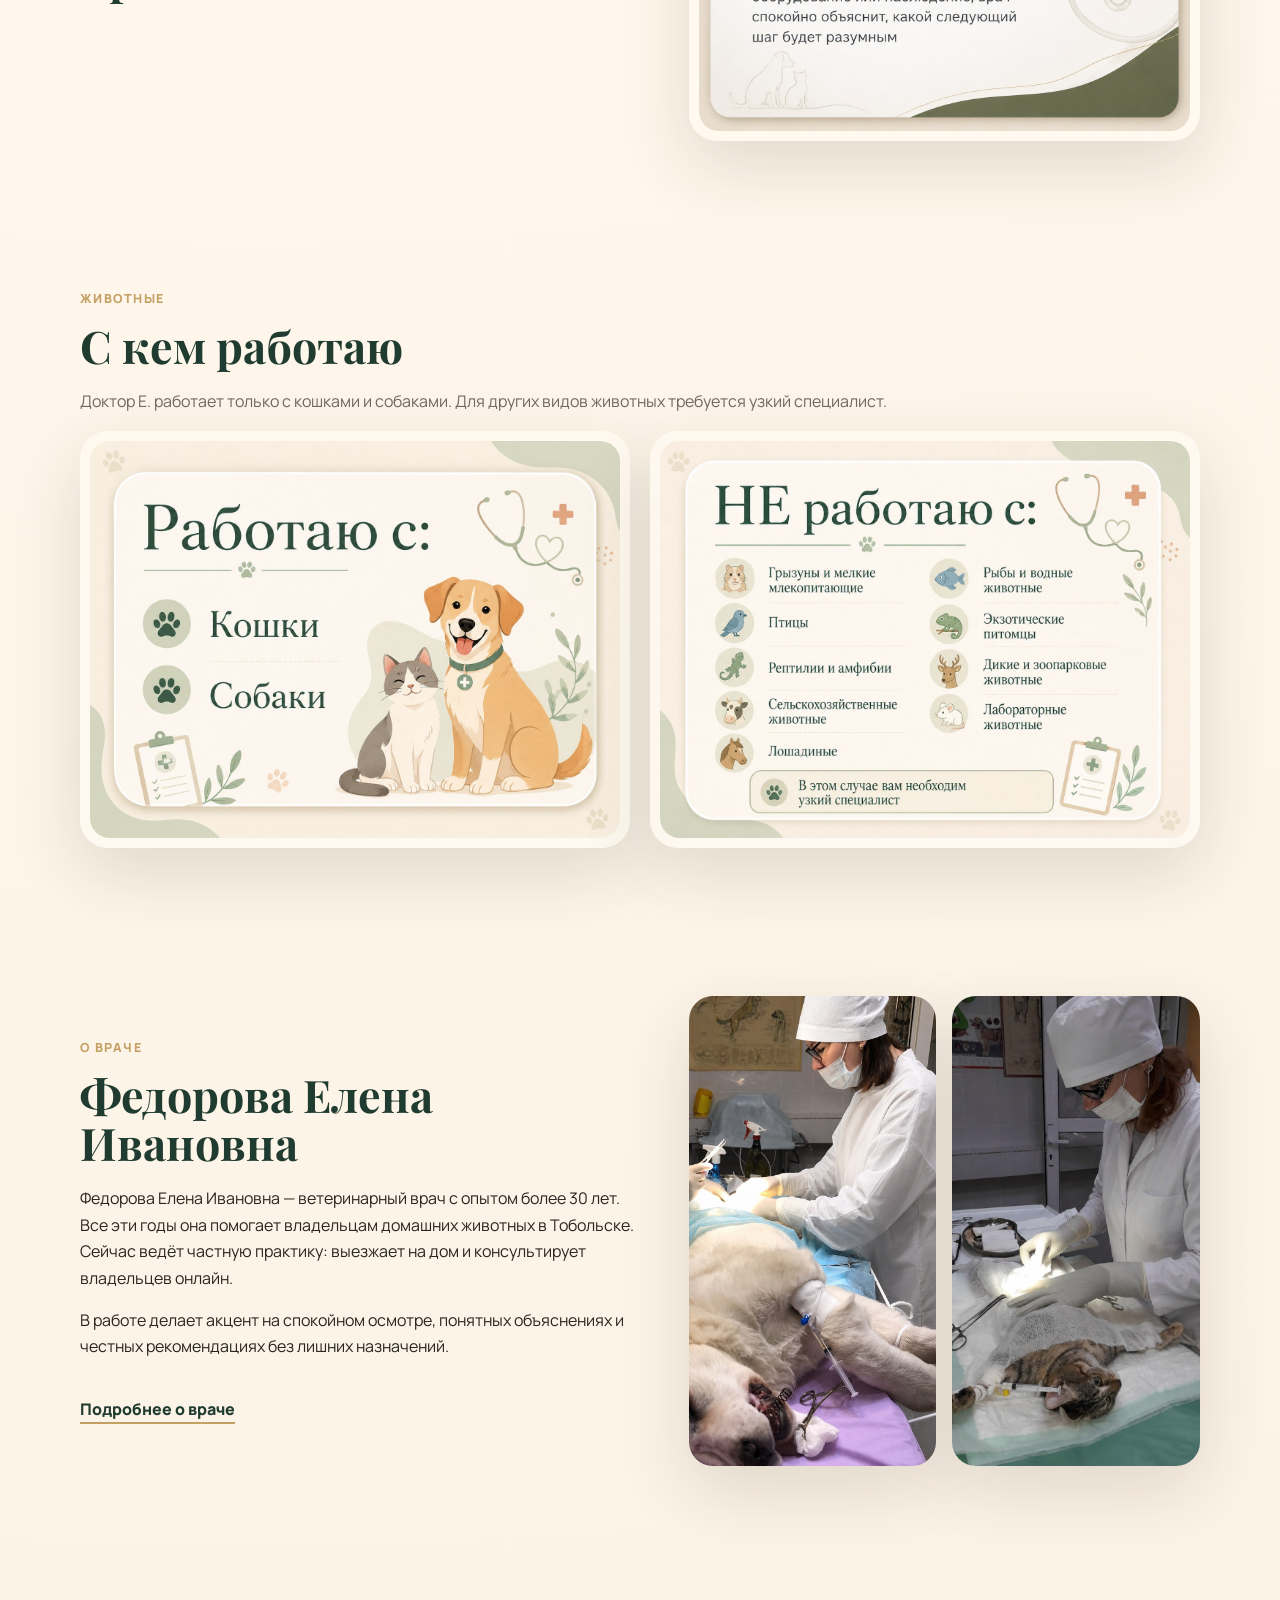
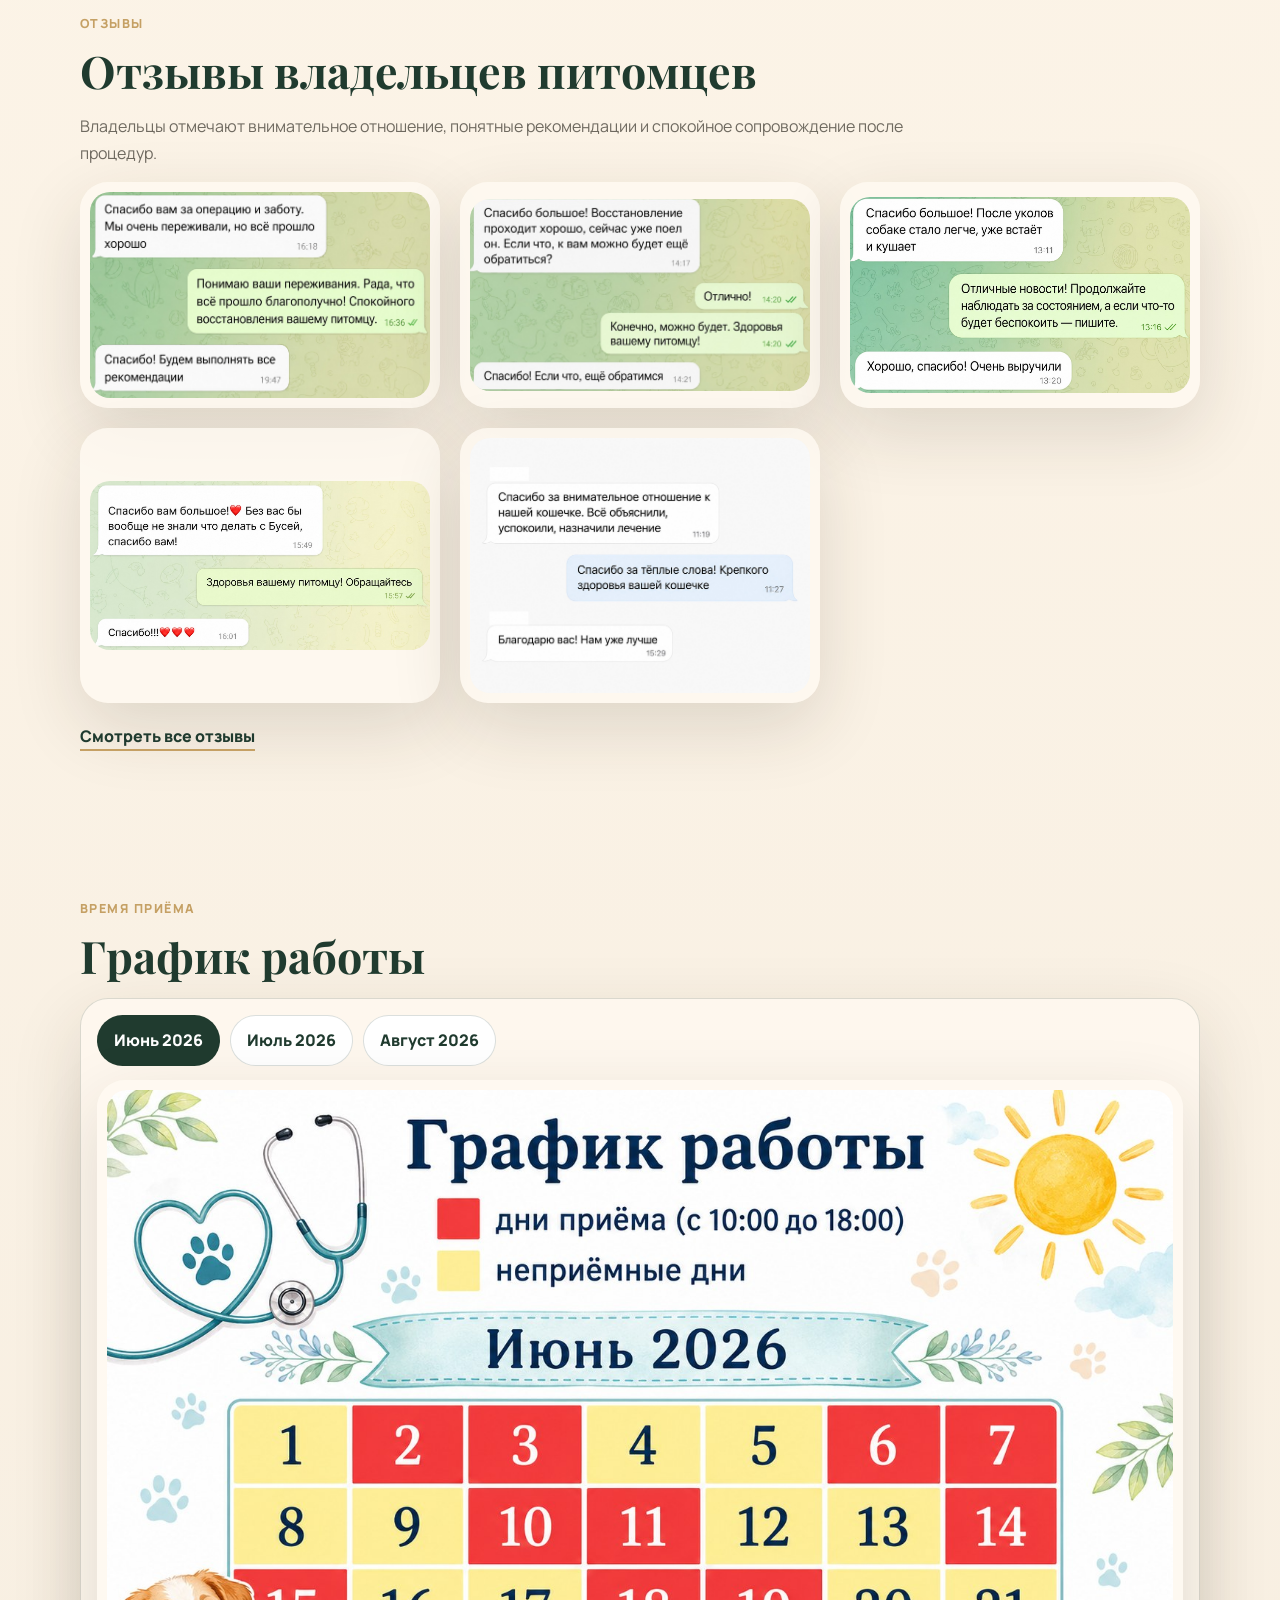
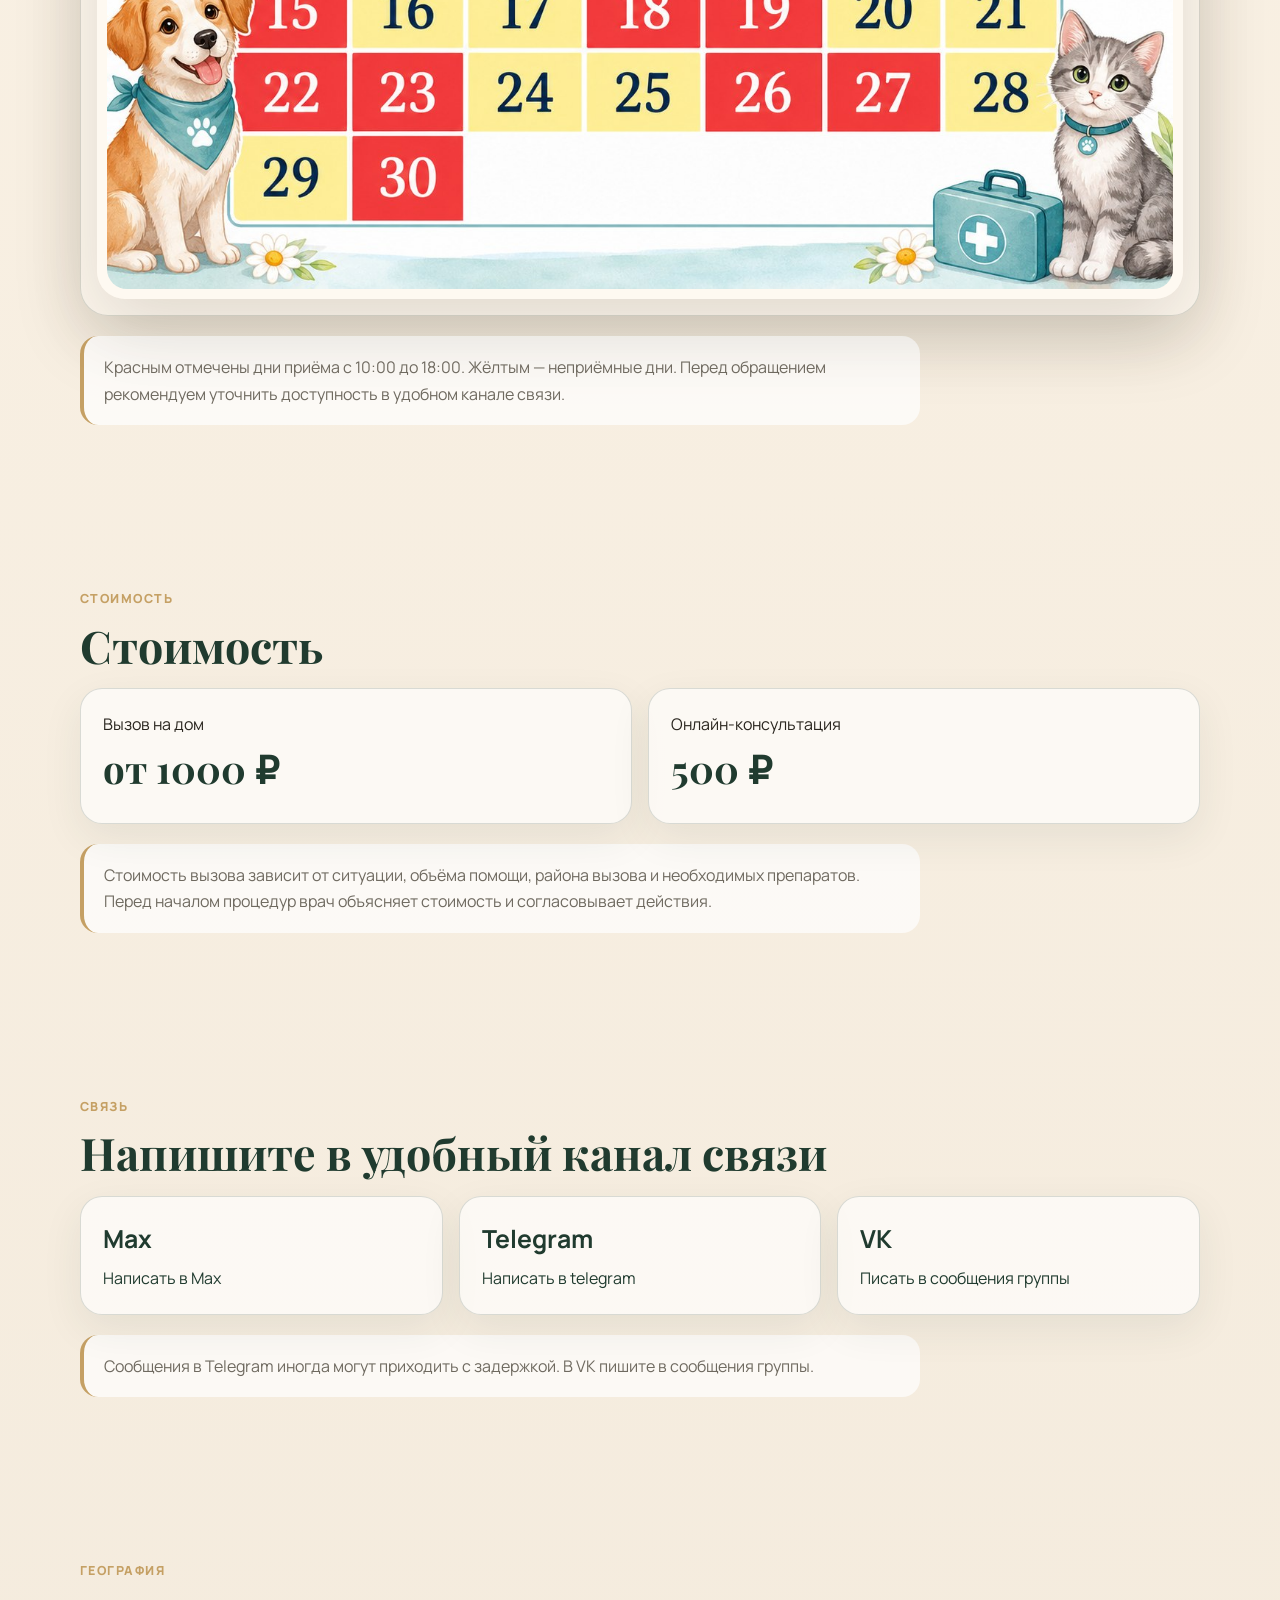
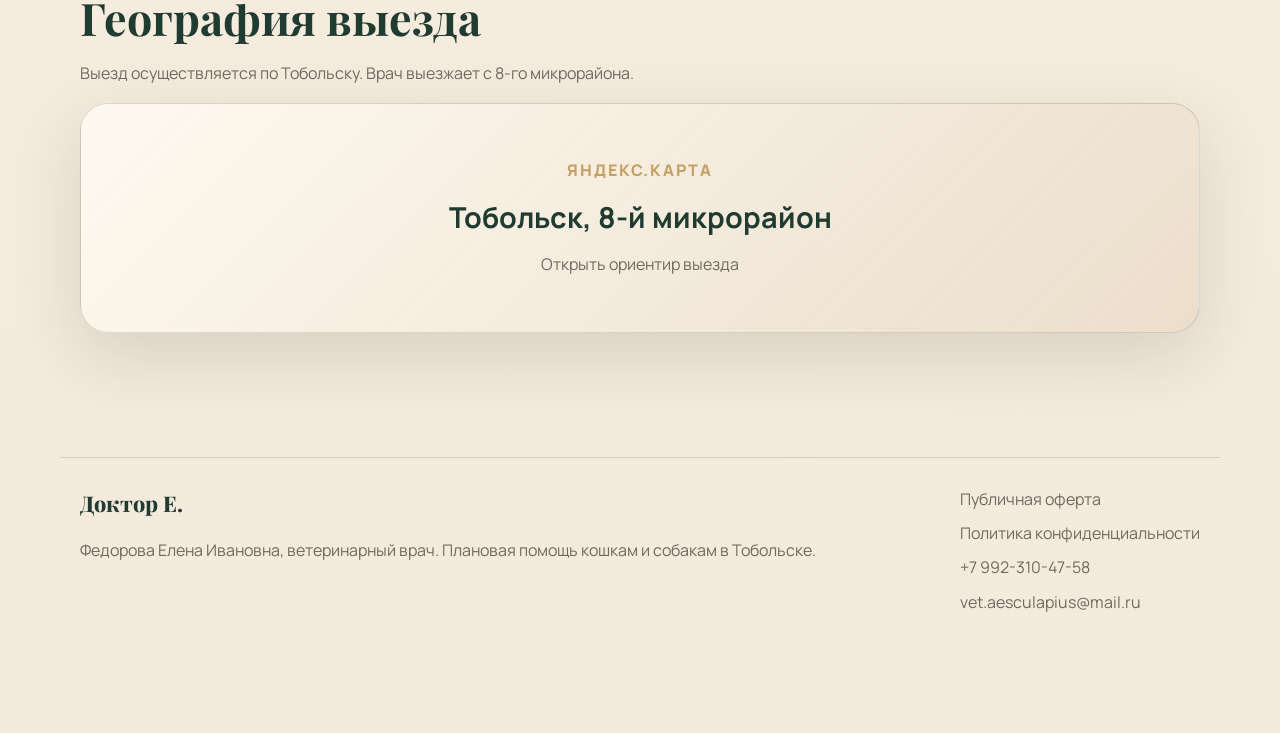
==== commit 5339abf4: "Добавлена кнопка куки" ====
--- a/index.html
+++ b/index.html
@@ -10,8 +10,22 @@
   <link rel="preconnect" href="https://fonts.gstatic.com" crossorigin>
   <link href="https://fonts.googleapis.com/css2?family=Manrope:wght@400;500;600;700&family=Playfair+Display:wght@600;700&display=swap" rel="stylesheet">
   <link rel="stylesheet" href="css/style.css">
-  <link rel="icon" type="image/png" href="images/favicon.png">
+  <link rel="icon" href="/favicon.ico" sizes="any">
+<link rel="icon" type="image/png" href="/images/favicon.png">
   <!-- Здесь будет код Яндекс.Метрики -->
+  <!-- Yandex.Metrika counter -->
+<script type="text/javascript">
+    (function(m,e,t,r,i,k,a){
+        m[i]=m[i]||function(){(m[i].a=m[i].a||[]).push(arguments)};
+        m[i].l=1*new Date();
+        for (var j = 0; j < document.scripts.length; j++) {if (document.scripts[j].src === r) { return; }}
+        k=e.createElement(t),a=e.getElementsByTagName(t)[0],k.async=1,k.src=r,a.parentNode.insertBefore(k,a)
+    })(window, document,'script','https://mc.yandex.ru/metrika/tag.js?id=109539433', 'ym');
+
+    ym(109539433, 'init', {ssr:true, webvisor:true, clickmap:true, ecommerce:"dataLayer", referrer: document.referrer, url: location.href, accurateTrackBounce:true, trackLinks:true});
+</script>
+<noscript><div><img src="https://mc.yandex.ru/watch/109539433" style="position:absolute; left:-9999px;" alt="" /></div></noscript>
+<!-- /Yandex.Metrika counter -->
 </head>
 <body>
 <header class="site-header">
@@ -95,6 +109,9 @@
   <button class="image-modal__close" type="button" aria-label="Закрыть изображение">×</button>
   <img src="" alt="">
 </div>
+<button class="cookie-mini" id="cookieMini" type="button" aria-label="Согласиться с использованием cookies">
+  cookies ✓
+</button>
 <script src="js/main.js"></script>
 </body>
 </html>
--- a/css/style.css
+++ b/css/style.css
@@ -724,3 +724,39 @@
         transform: none;
     }
 }
+.cookie-mini {
+  position: fixed;
+  left: 16px;
+  bottom: 16px;
+  z-index: 9999;
+  display: none;
+  border: 1px solid rgba(32, 59, 47, 0.16);
+  border-radius: 999px;
+  padding: 8px 12px;
+  background: rgba(247, 239, 226, 0.92);
+  color: var(--green);
+  font-size: 13px;
+  font-weight: 700;
+  cursor: pointer;
+  box-shadow: 0 8px 24px rgba(32, 59, 47, 0.12);
+  opacity: 0.72;
+}
+
+.cookie-mini:hover {
+  opacity: 1;
+}
+
+.cookie-mini.is-visible {
+  display: inline-flex;
+  align-items: center;
+  gap: 6px;
+}
+
+@media (max-width: 700px) {
+  .cookie-mini {
+    left: 10px;
+    bottom: 10px;
+    font-size: 12px;
+    padding: 7px 10px;
+  }
+}
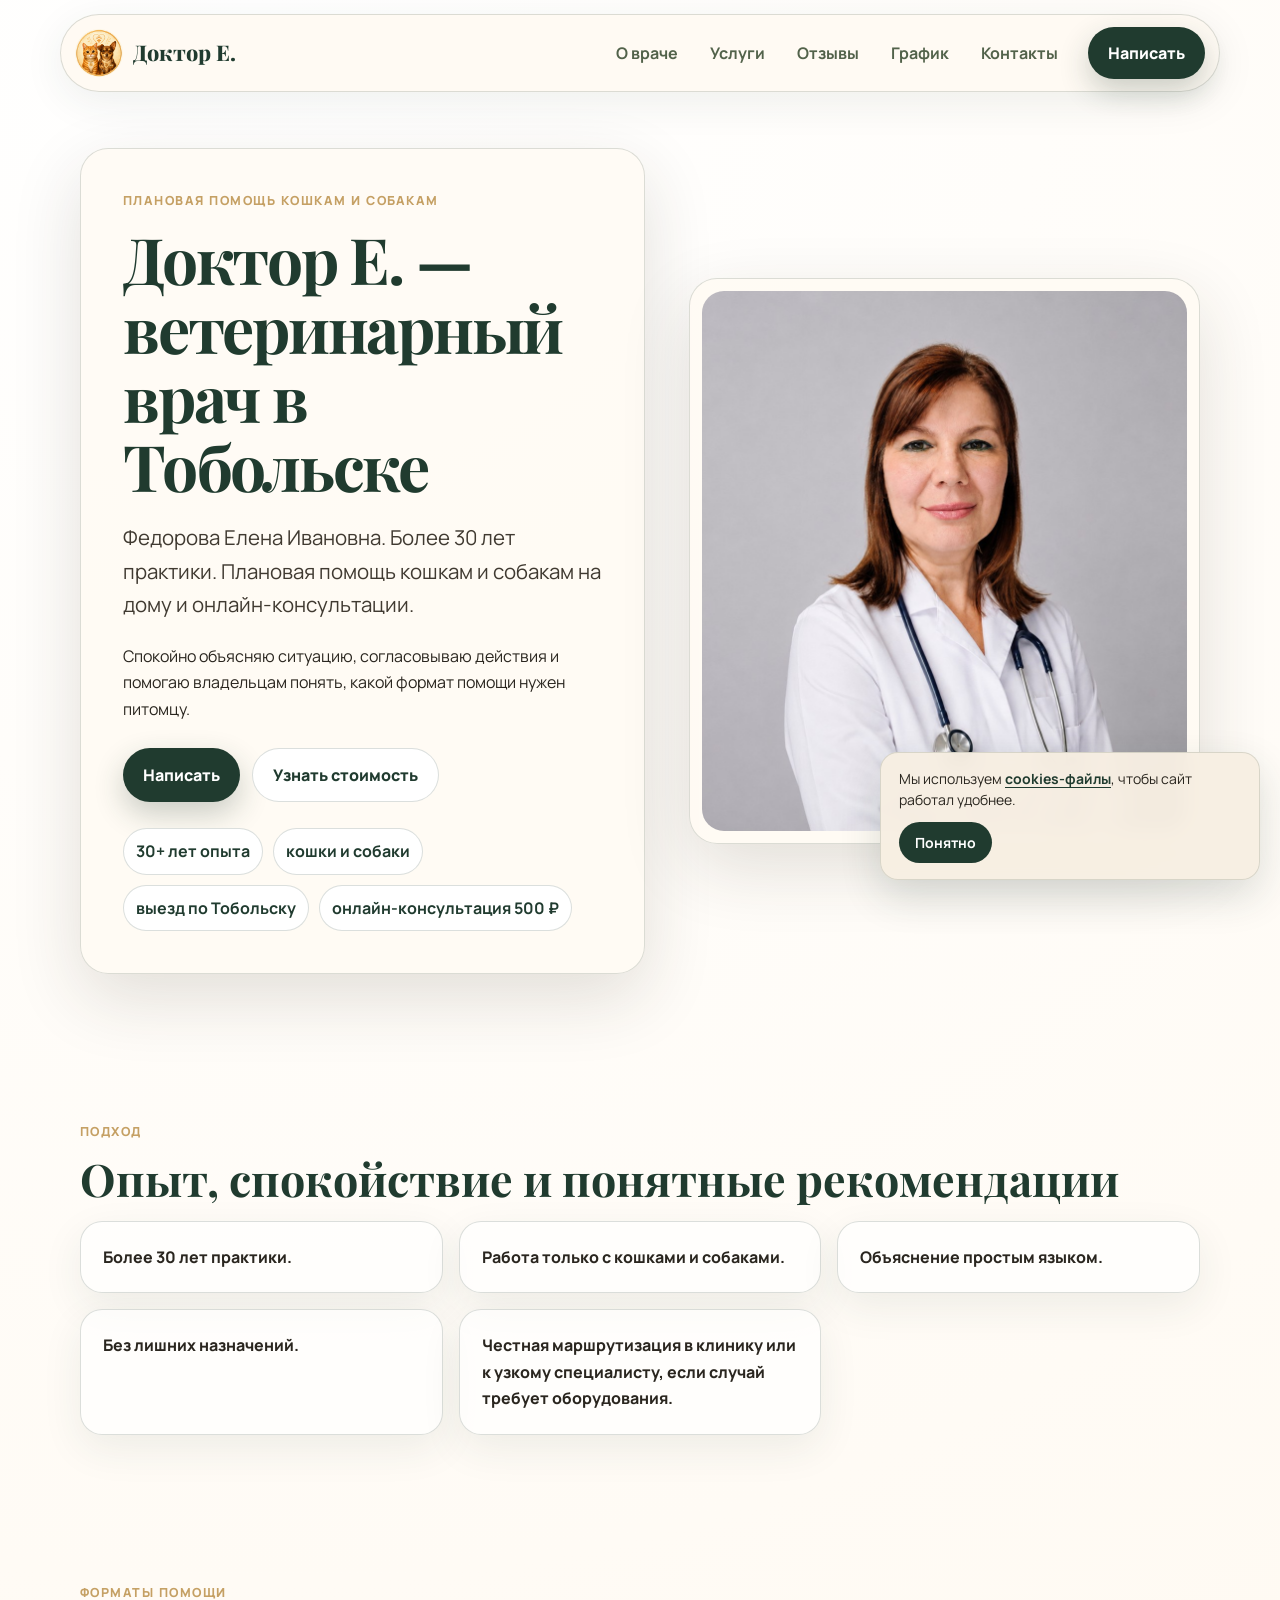
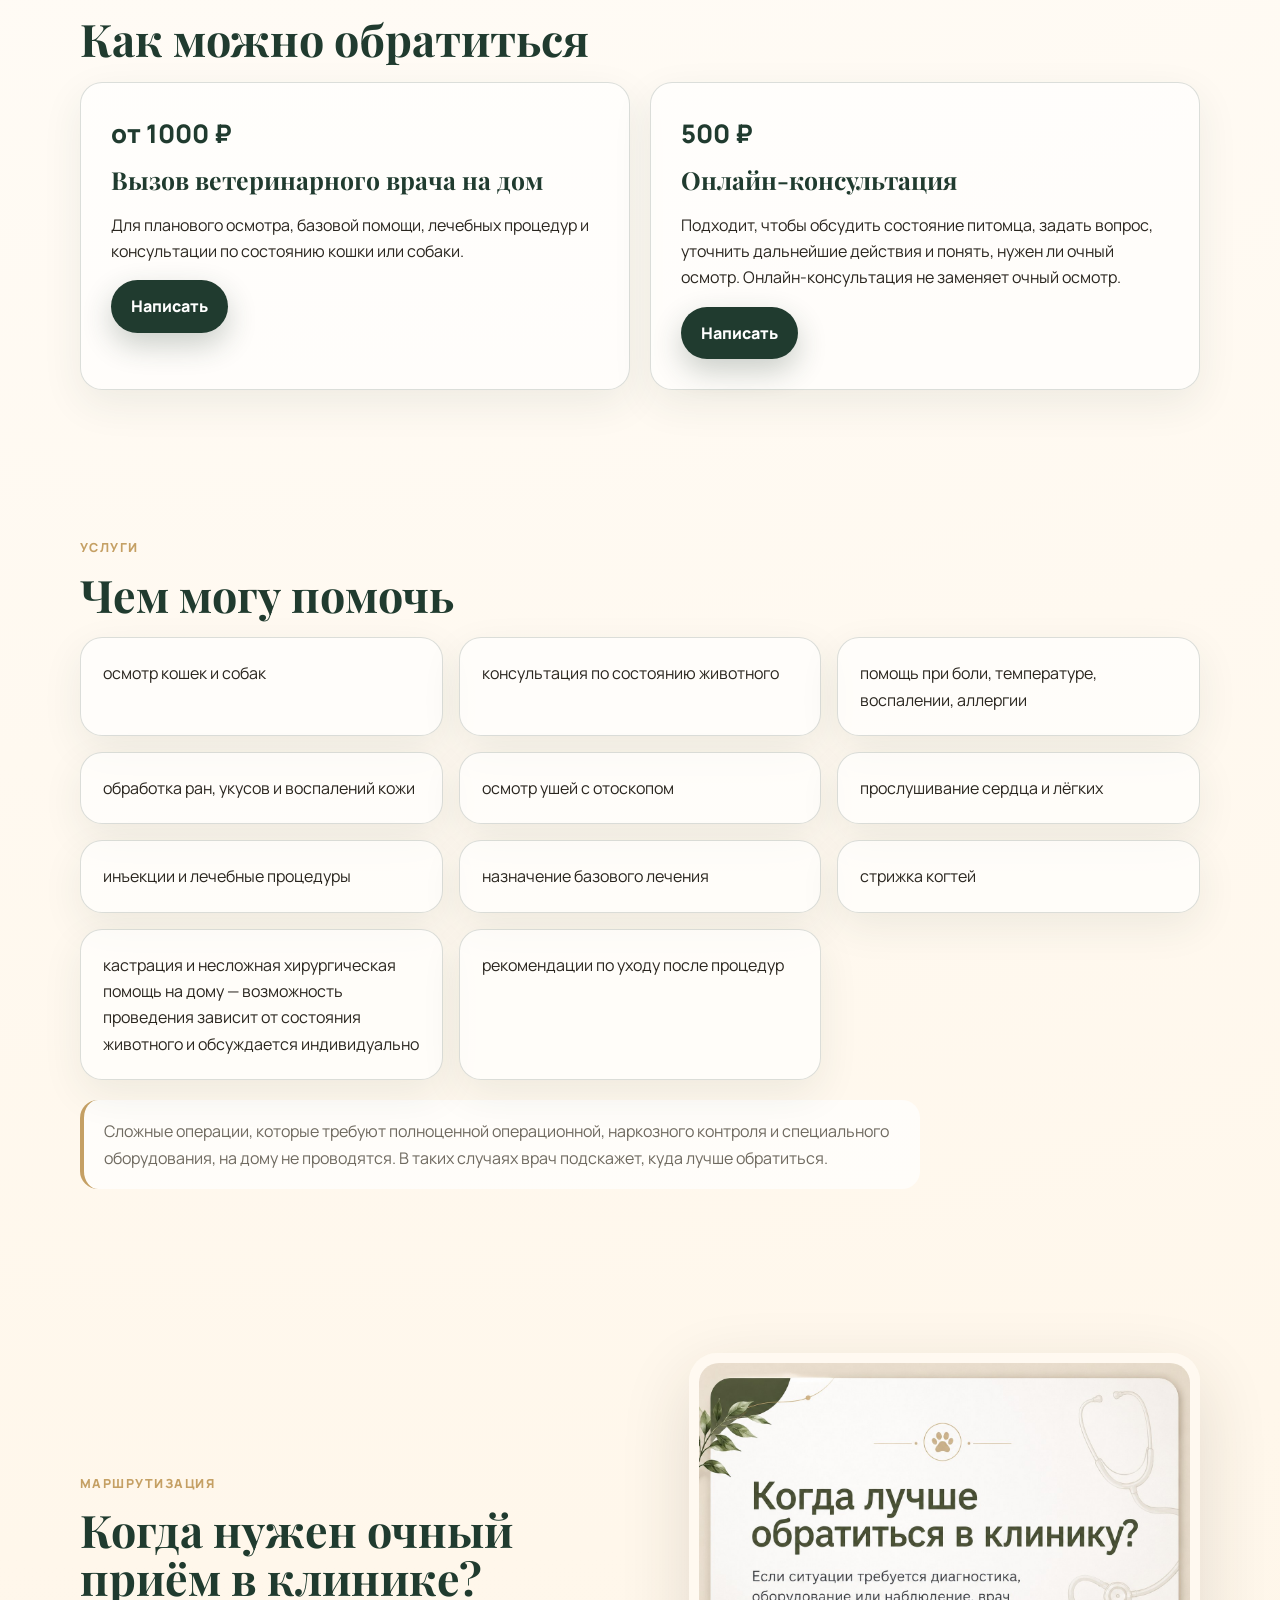
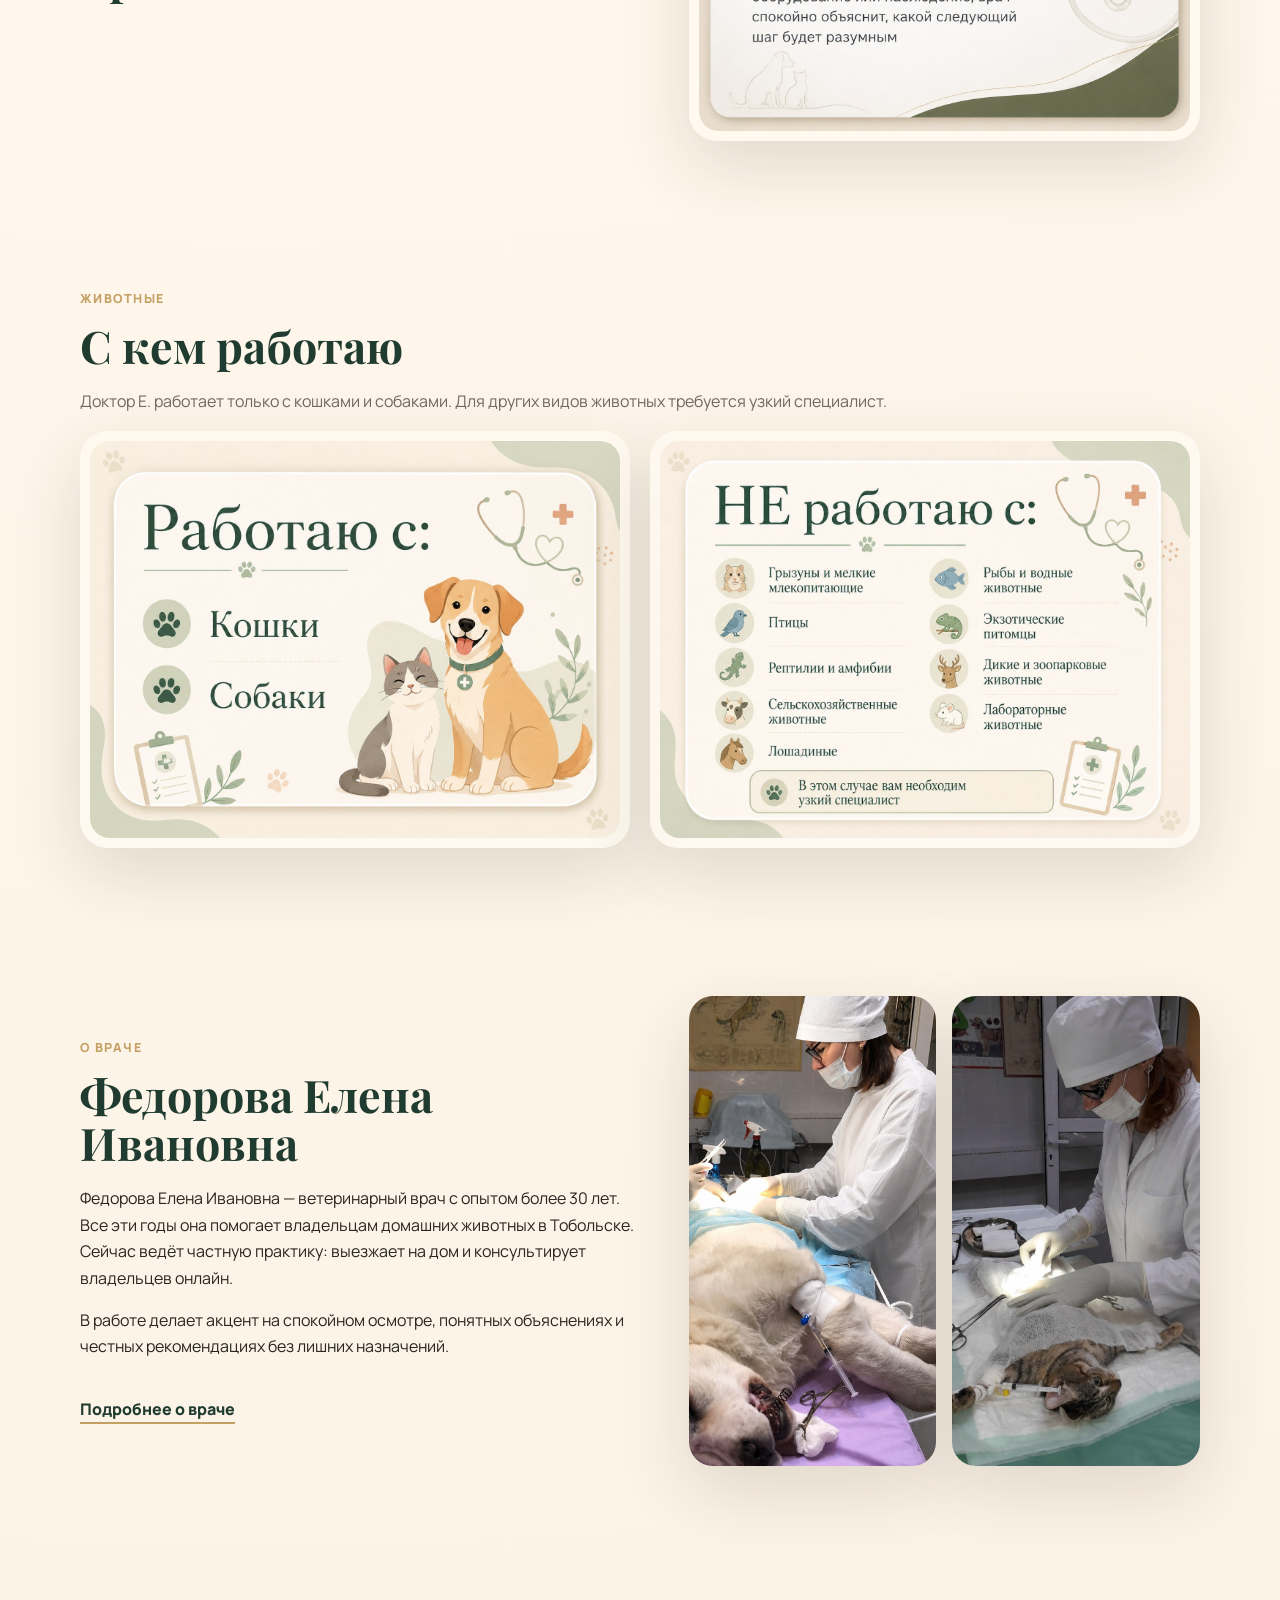
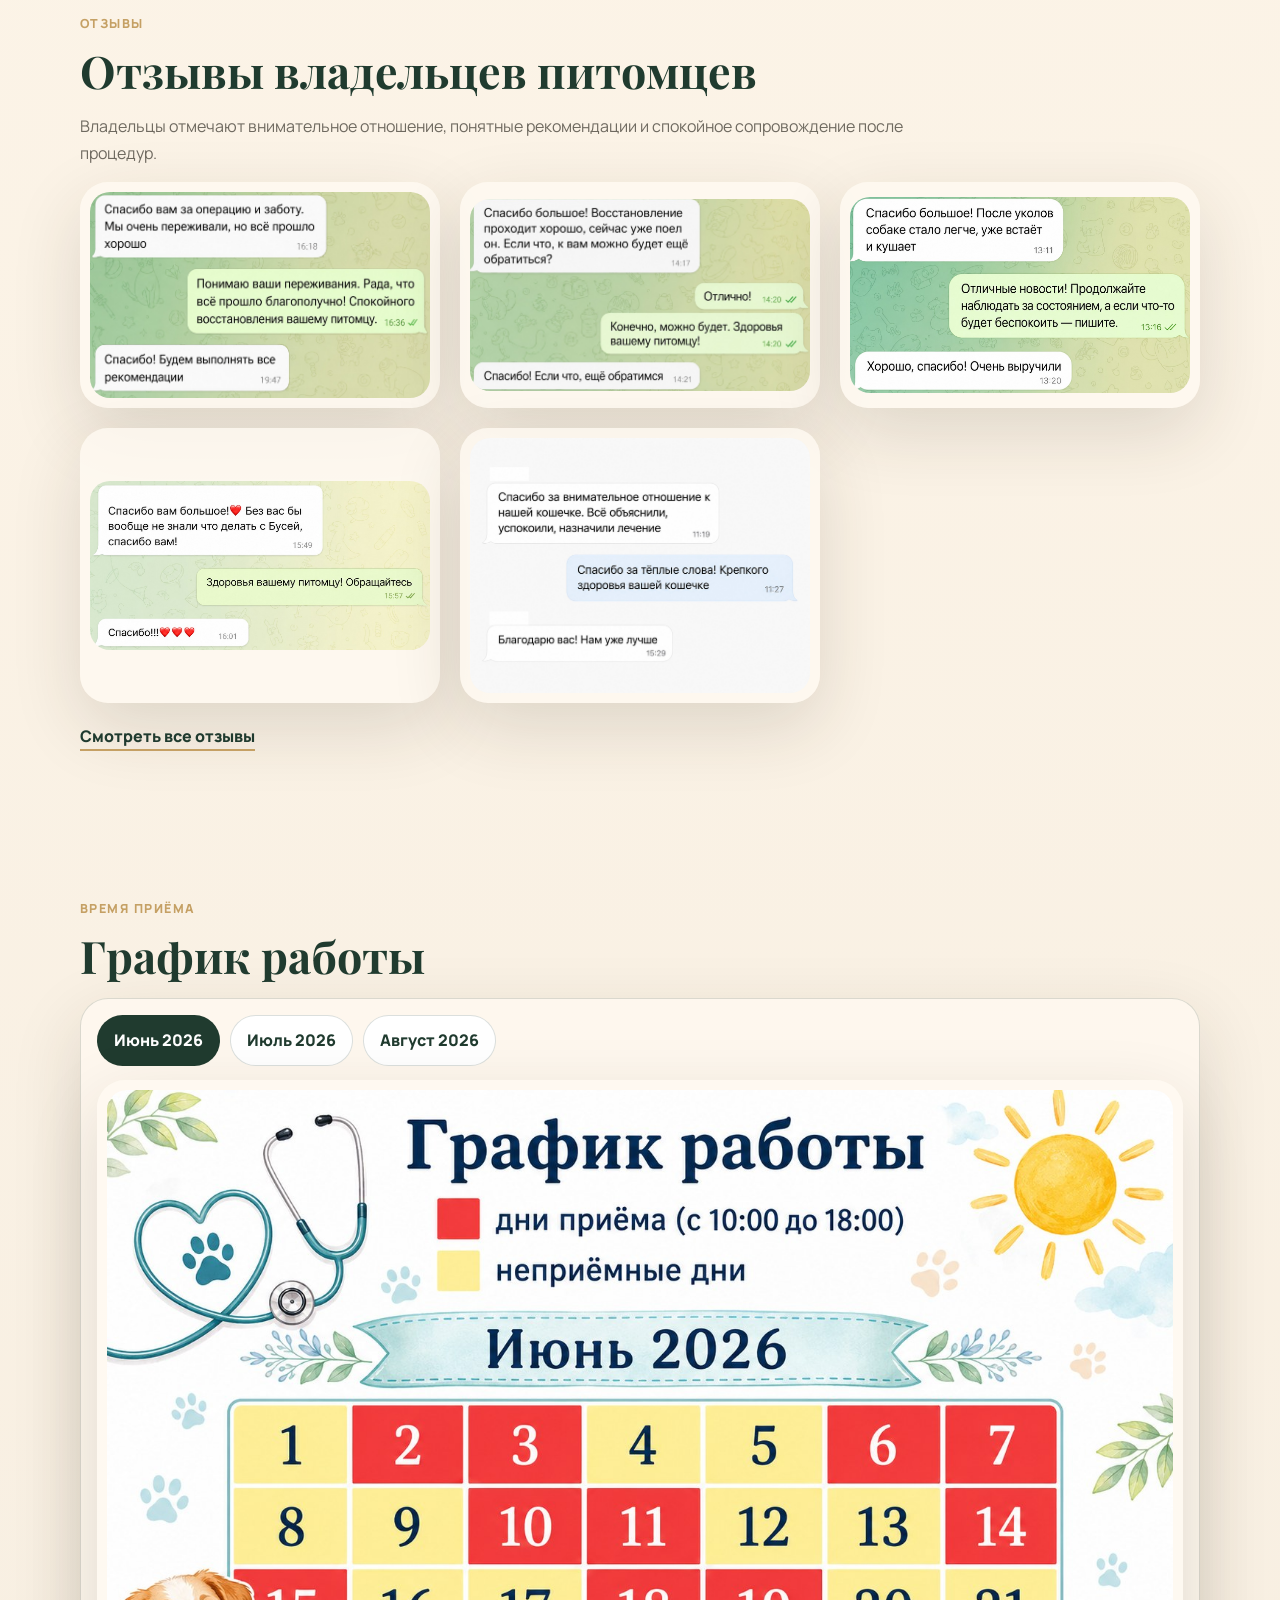
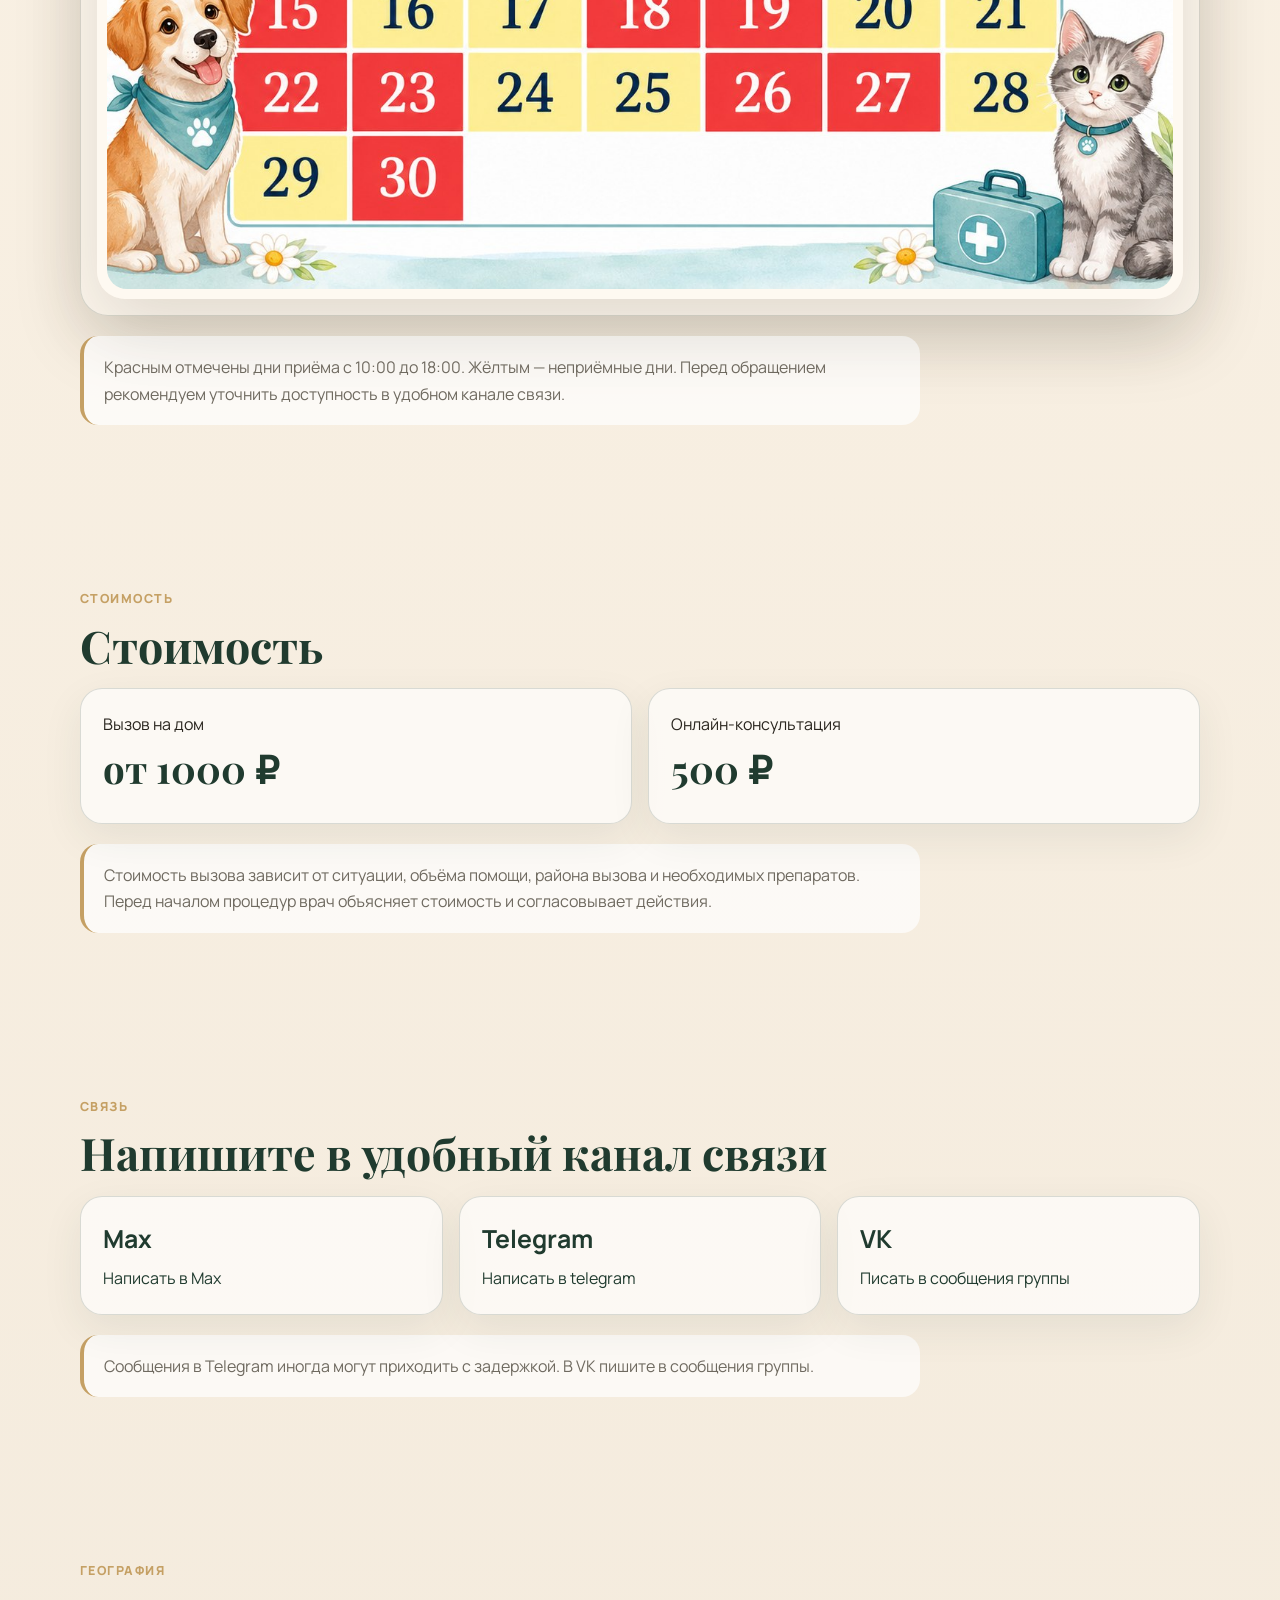
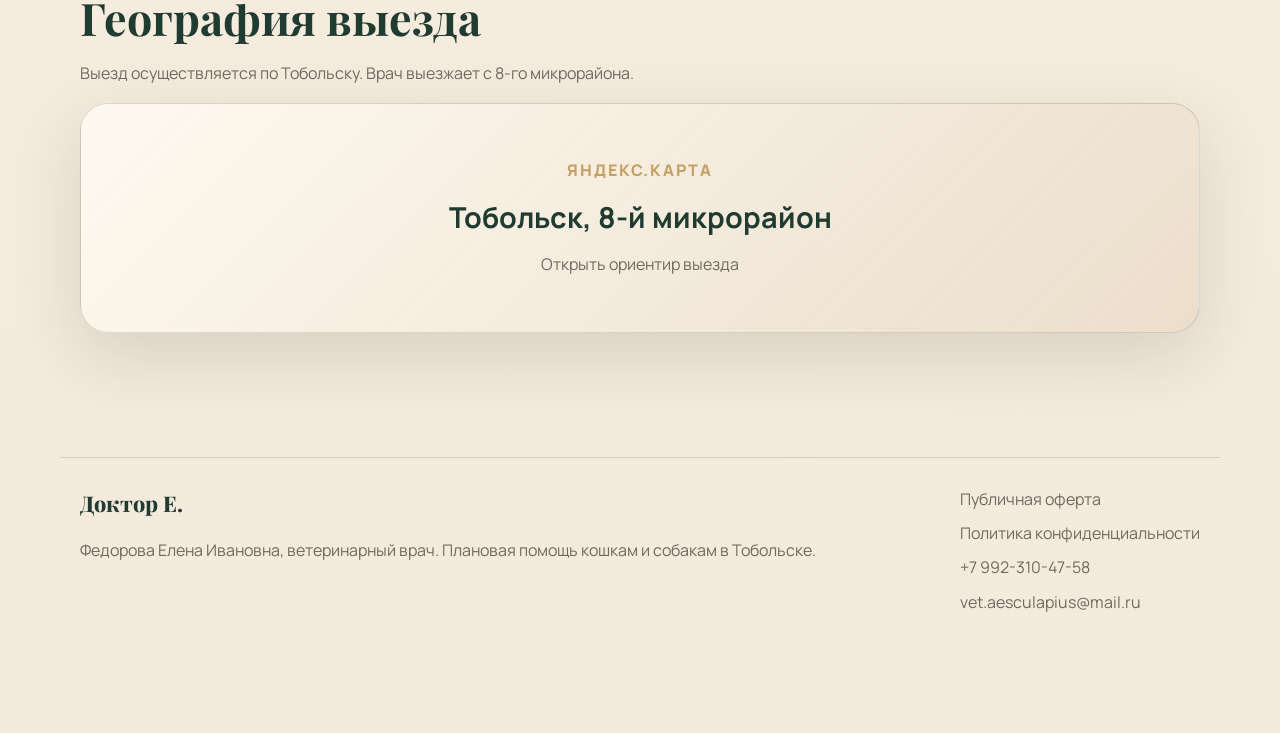
==== commit a761051b: "Починил кнопку куки" ====
--- a/index.html
+++ b/index.html
@@ -109,9 +109,15 @@
   <button class="image-modal__close" type="button" aria-label="Закрыть изображение">×</button>
   <img src="" alt="">
 </div>
-<button class="cookie-mini" id="cookieMini" type="button" aria-label="Согласиться с использованием cookies">
-  cookies ✓
-</button>
+<div class="cookie-notice" id="cookieNotice">
+  <div class="cookie-notice__text">
+    Мы используем <a href="privacy-policy.html">cookies-файлы</a>, чтобы сайт работал удобнее.
+  </div>
+
+  <button class="cookie-notice__button" id="cookieAccept" type="button">
+    Понятно
+  </button>
+</div>
 <script src="js/main.js"></script>
 </body>
 </html>
--- a/css/style.css
+++ b/css/style.css
@@ -724,39 +724,63 @@
         transform: none;
     }
 }
-.cookie-mini {
+.cookie-notice {
   position: fixed;
-  left: 16px;
-  bottom: 16px;
+  right: 20px;
+  bottom: 20px;
   z-index: 9999;
   display: none;
-  border: 1px solid rgba(32, 59, 47, 0.16);
+  max-width: 380px;
+  padding: 16px 18px;
+  background: rgba(247, 239, 226, 0.96);
+  border: 1px solid rgba(32, 59, 47, 0.14);
+  border-radius: 18px;
+  box-shadow: 0 16px 40px rgba(32, 59, 47, 0.16);
+  backdrop-filter: blur(8px);
+}
+
+.cookie-notice.is-visible {
+  display: block;
+}
+
+.cookie-notice__text {
+  margin: 0 0 12px;
+  color: var(--text);
+  font-size: 14px;
+  line-height: 1.45;
+}
+
+.cookie-notice__text a {
+  color: var(--green);
+  font-weight: 700;
+  text-decoration: underline;
+  text-underline-offset: 3px;
+}
+
+.cookie-notice__button {
+  border: 0;
   border-radius: 999px;
-  padding: 8px 12px;
-  background: rgba(247, 239, 226, 0.92);
-  color: var(--green);
-  font-size: 13px;
+  padding: 9px 16px;
+  background: var(--green);
+  color: #fff;
+  font-size: 14px;
   font-weight: 700;
   cursor: pointer;
-  box-shadow: 0 8px 24px rgba(32, 59, 47, 0.12);
-  opacity: 0.72;
-}
-
-.cookie-mini:hover {
-  opacity: 1;
-}
-
-.cookie-mini.is-visible {
-  display: inline-flex;
-  align-items: center;
-  gap: 6px;
+}
+
+.cookie-notice__button:hover {
+  filter: brightness(0.95);
 }
 
 @media (max-width: 700px) {
-  .cookie-mini {
-    left: 10px;
-    bottom: 10px;
-    font-size: 12px;
-    padding: 7px 10px;
+  .cookie-notice {
+    left: 12px;
+    right: 12px;
+    bottom: 12px;
+    max-width: none;
+  }
+
+  .cookie-notice__button {
+    width: 100%;
   }
 }
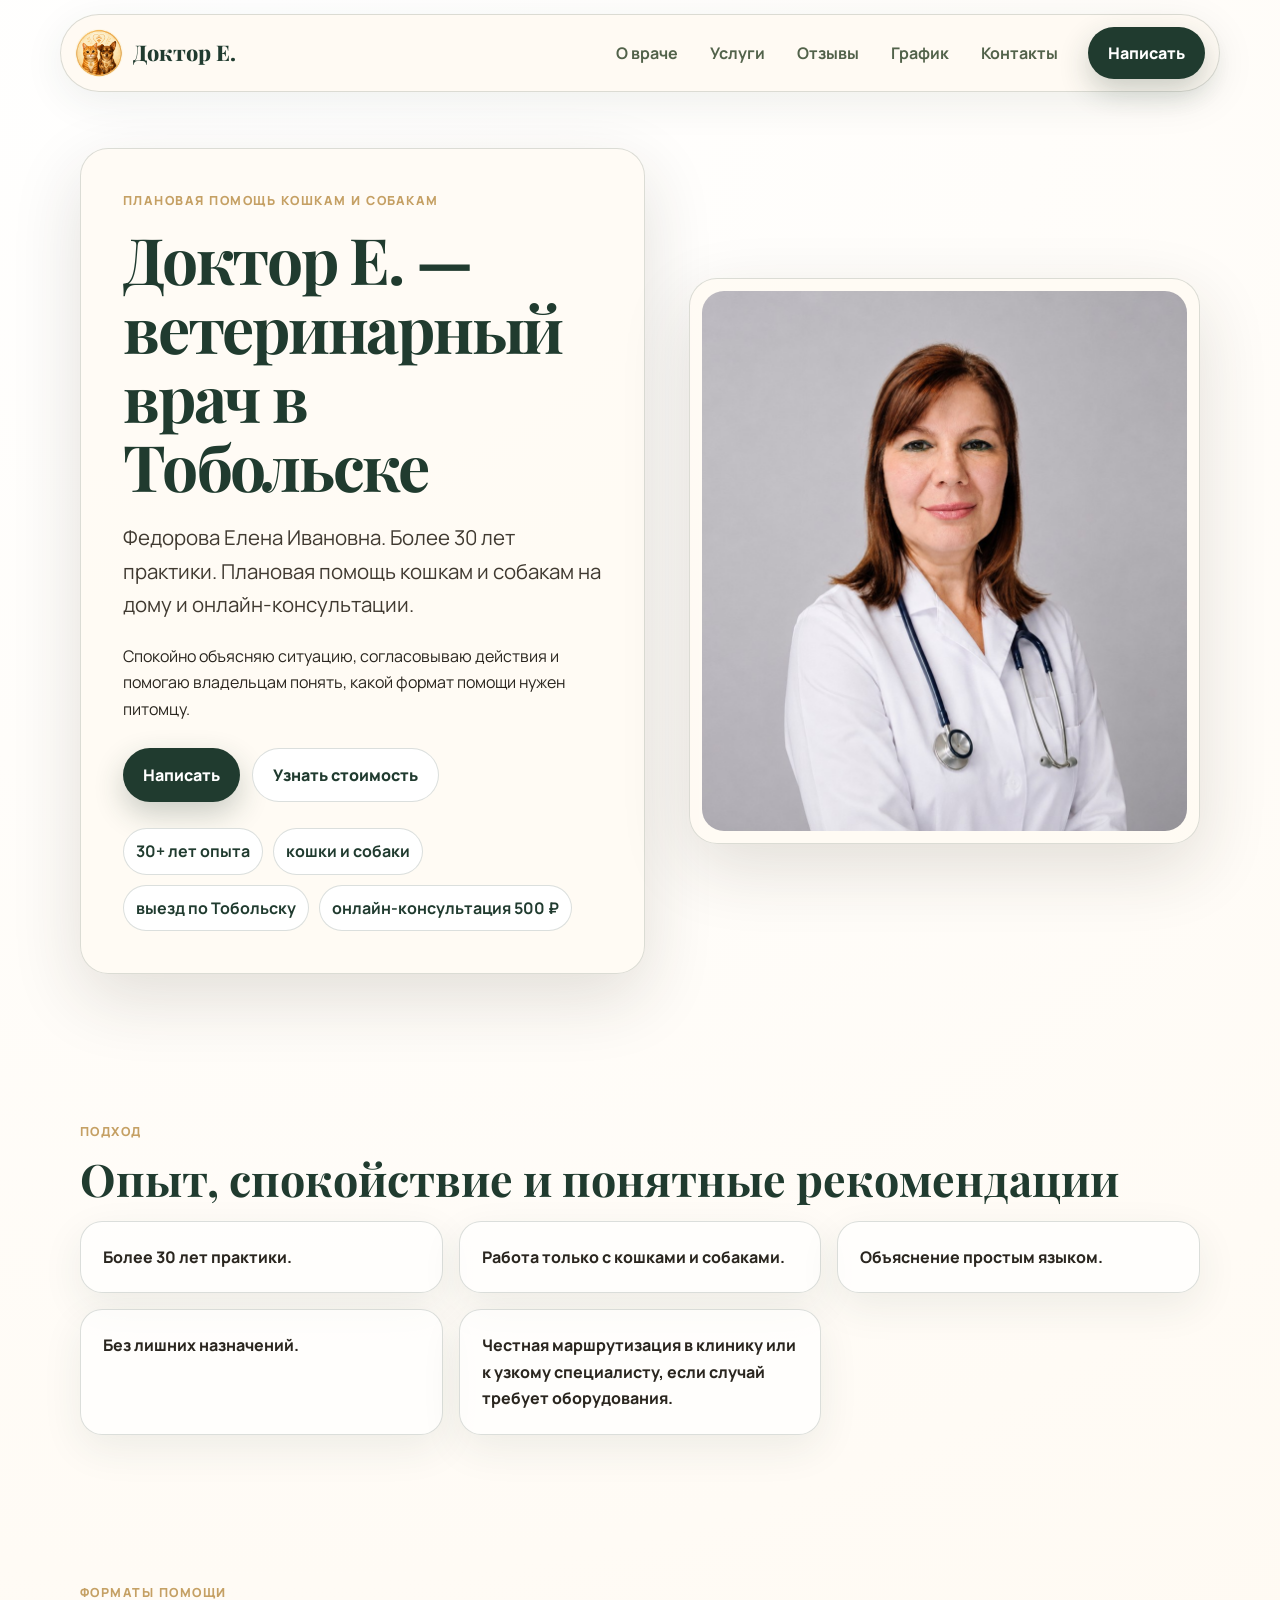
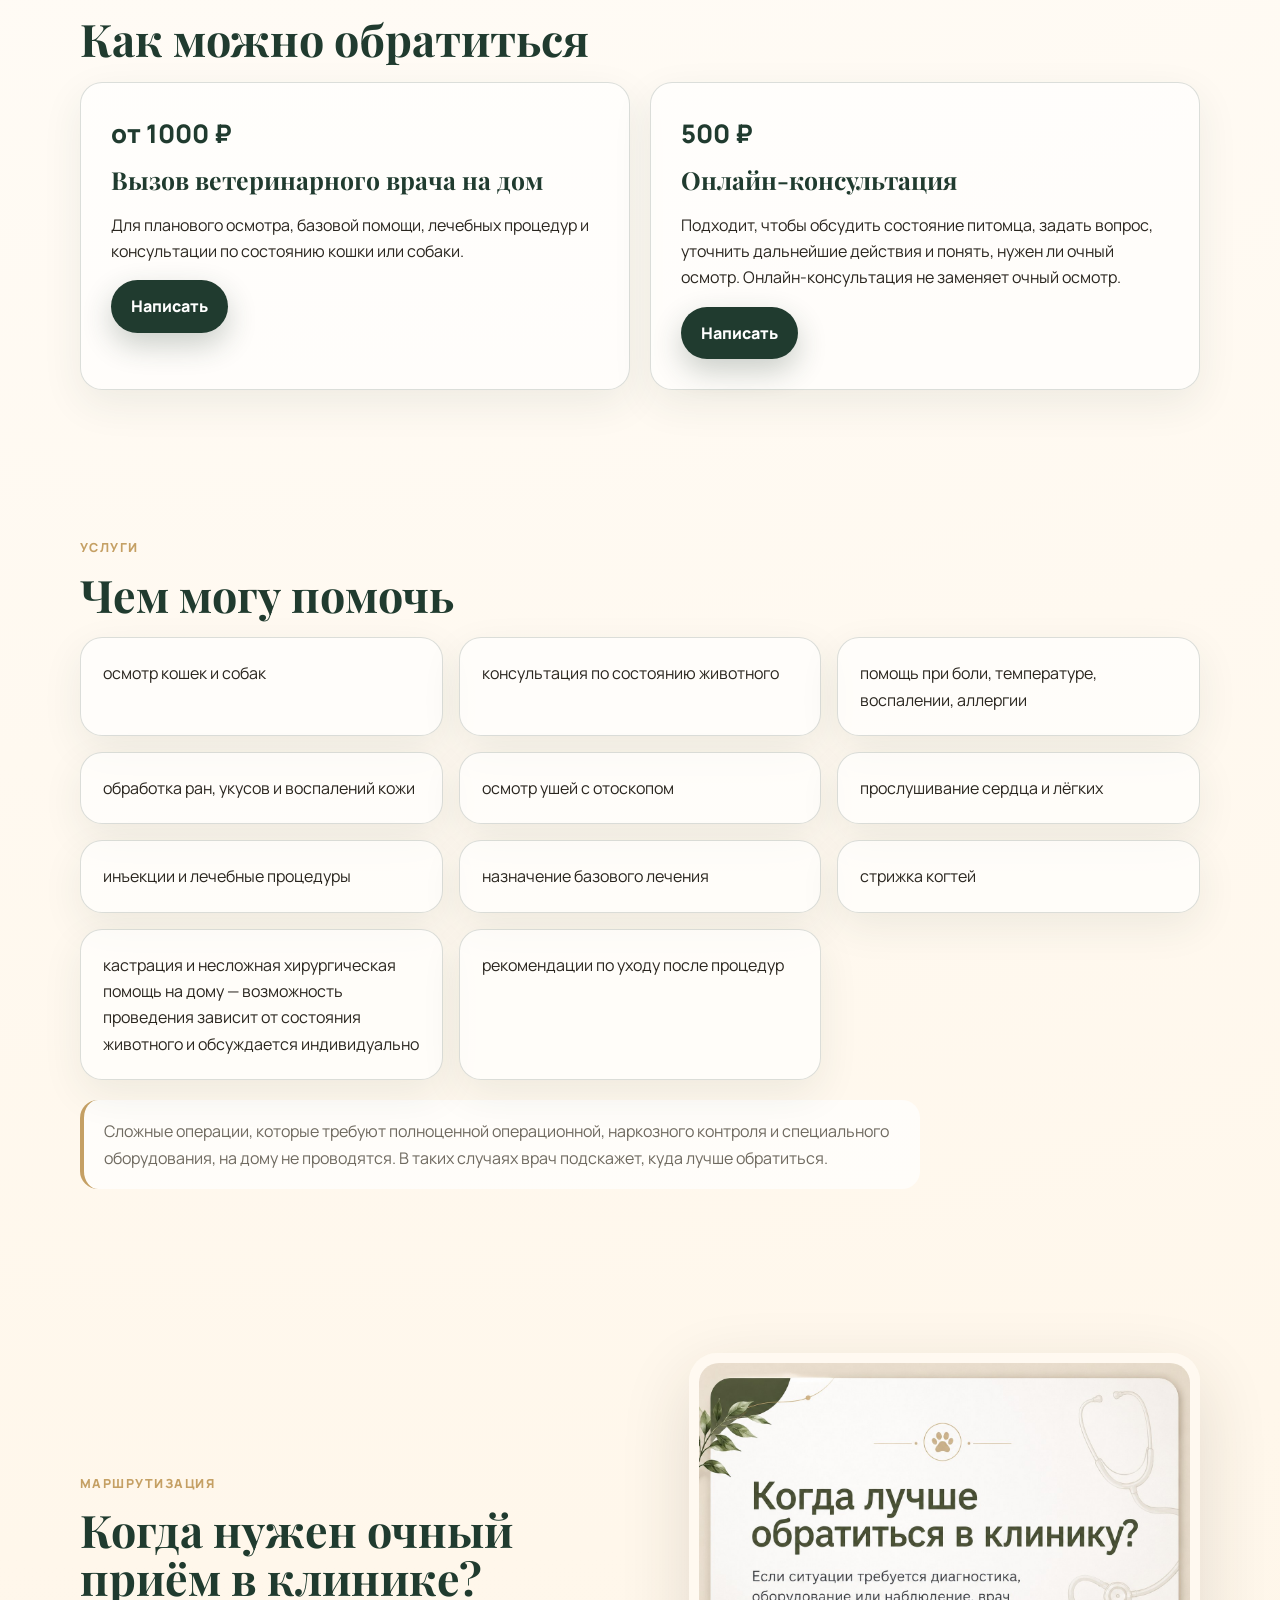
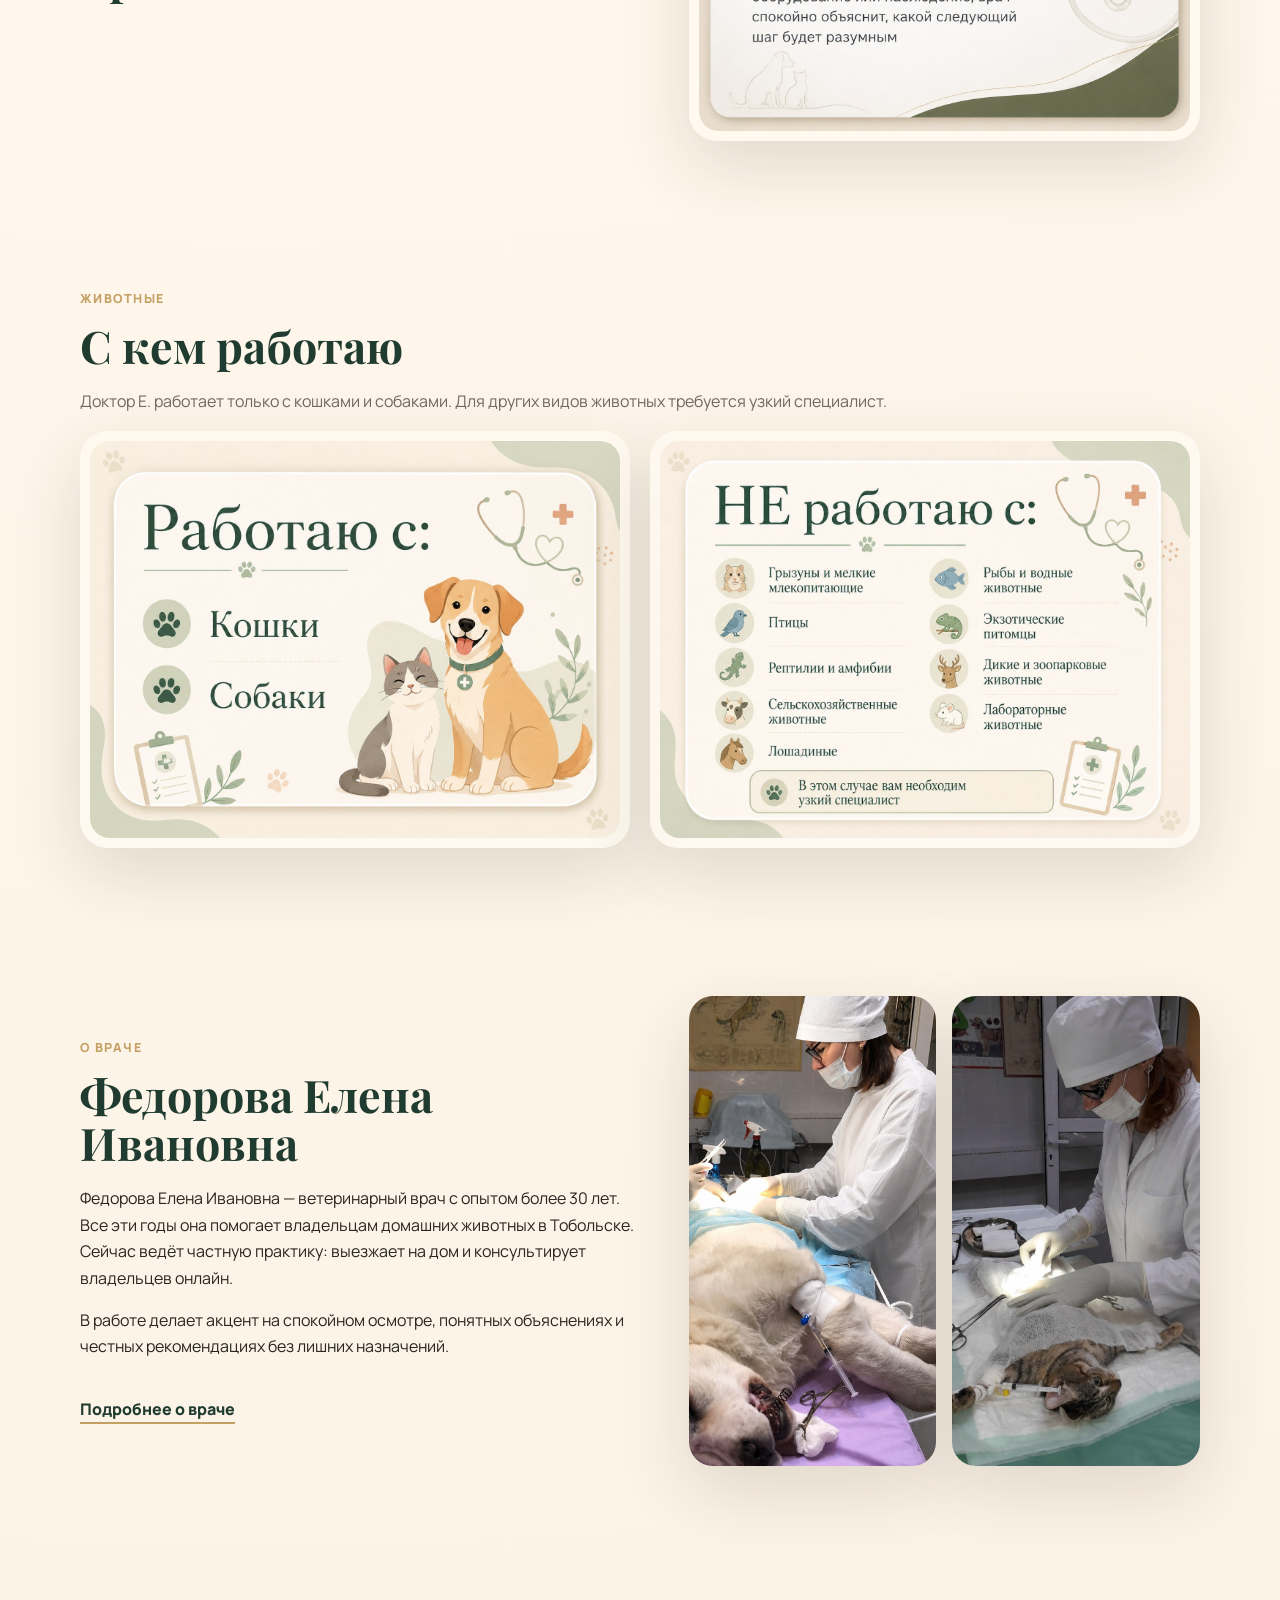
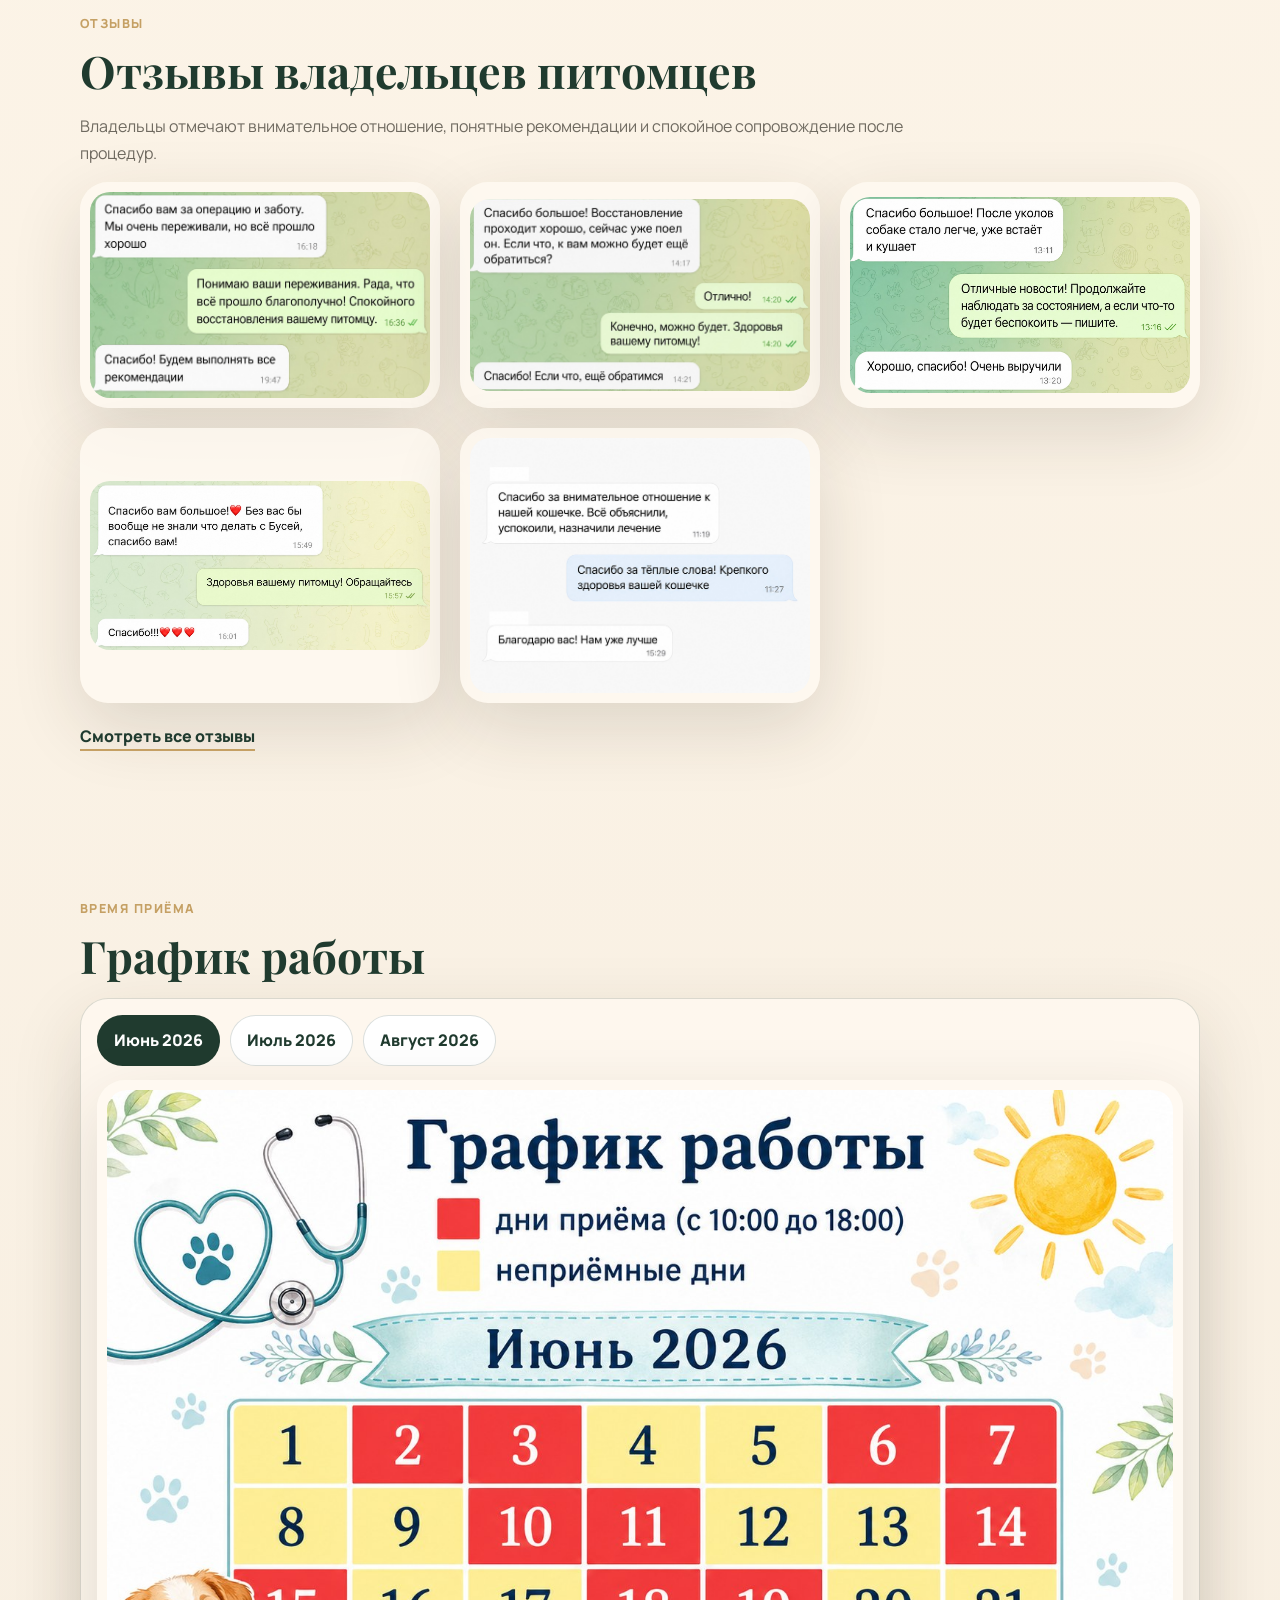
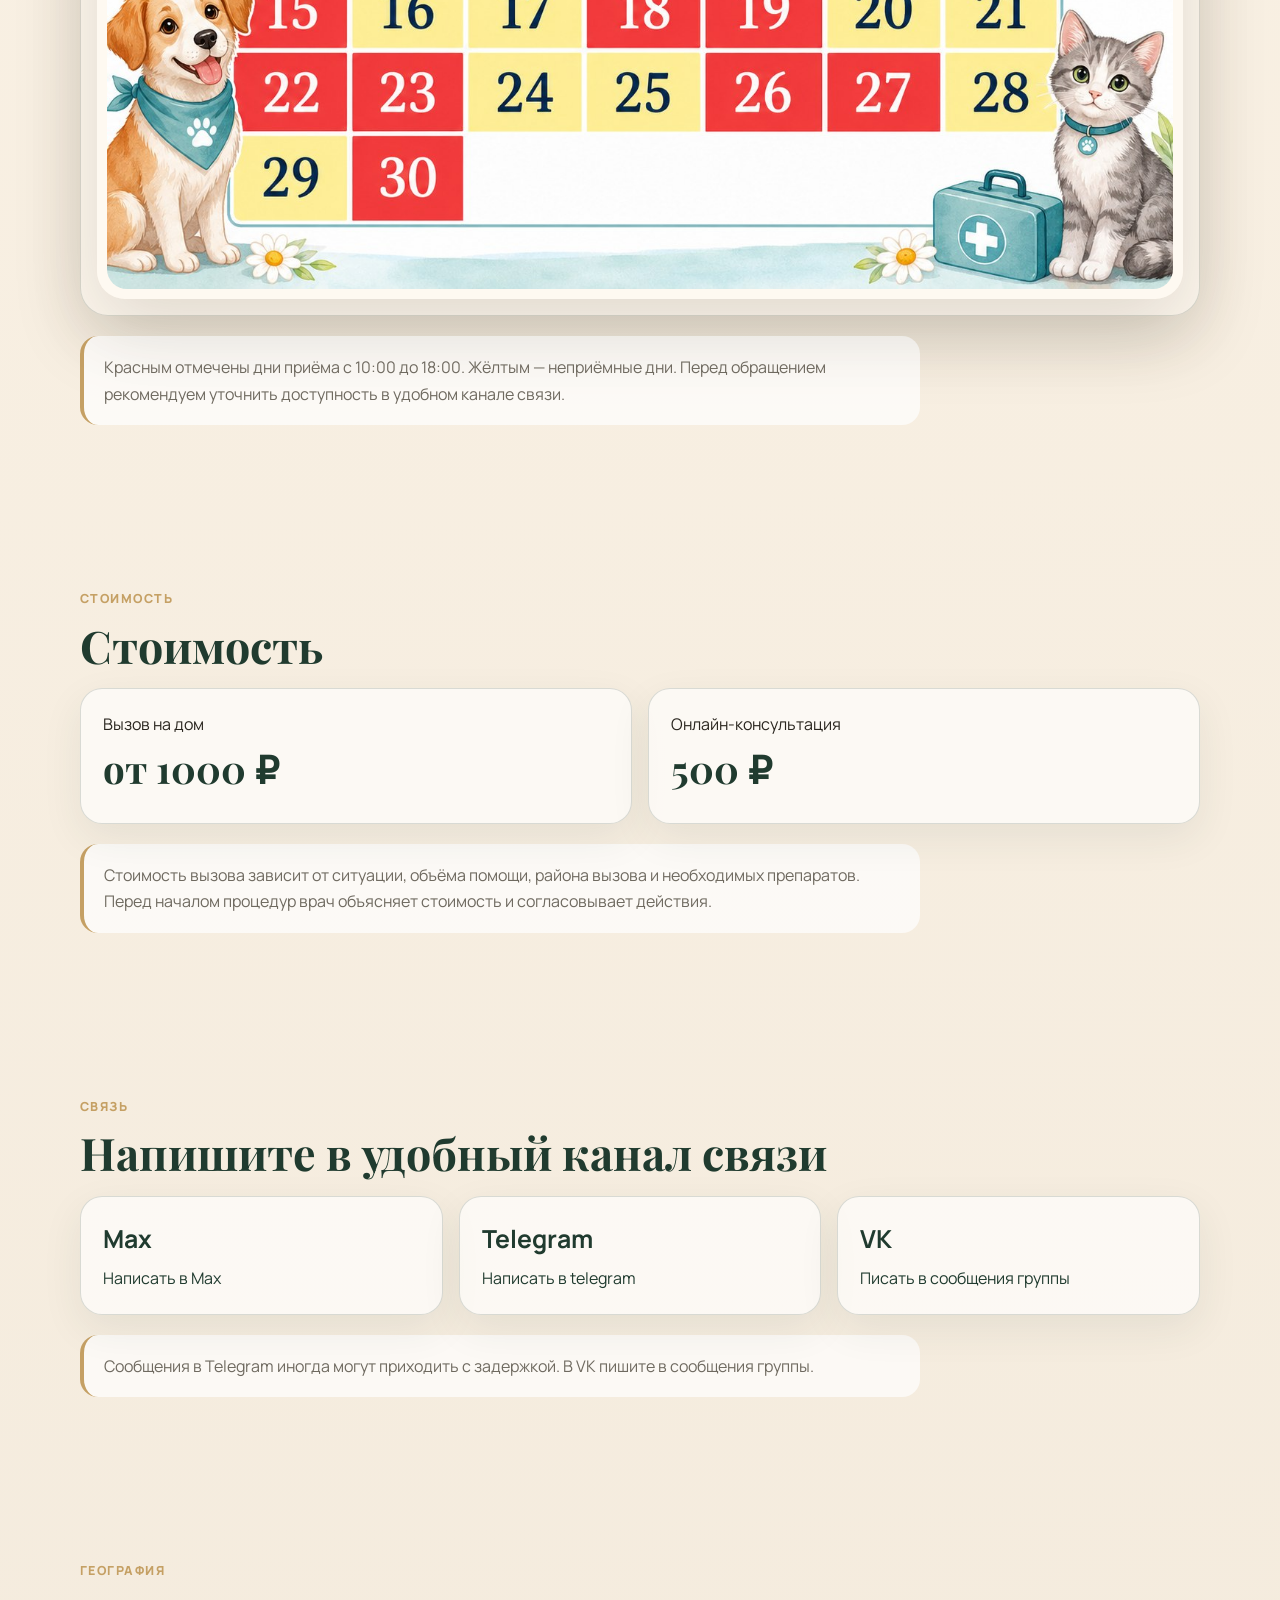
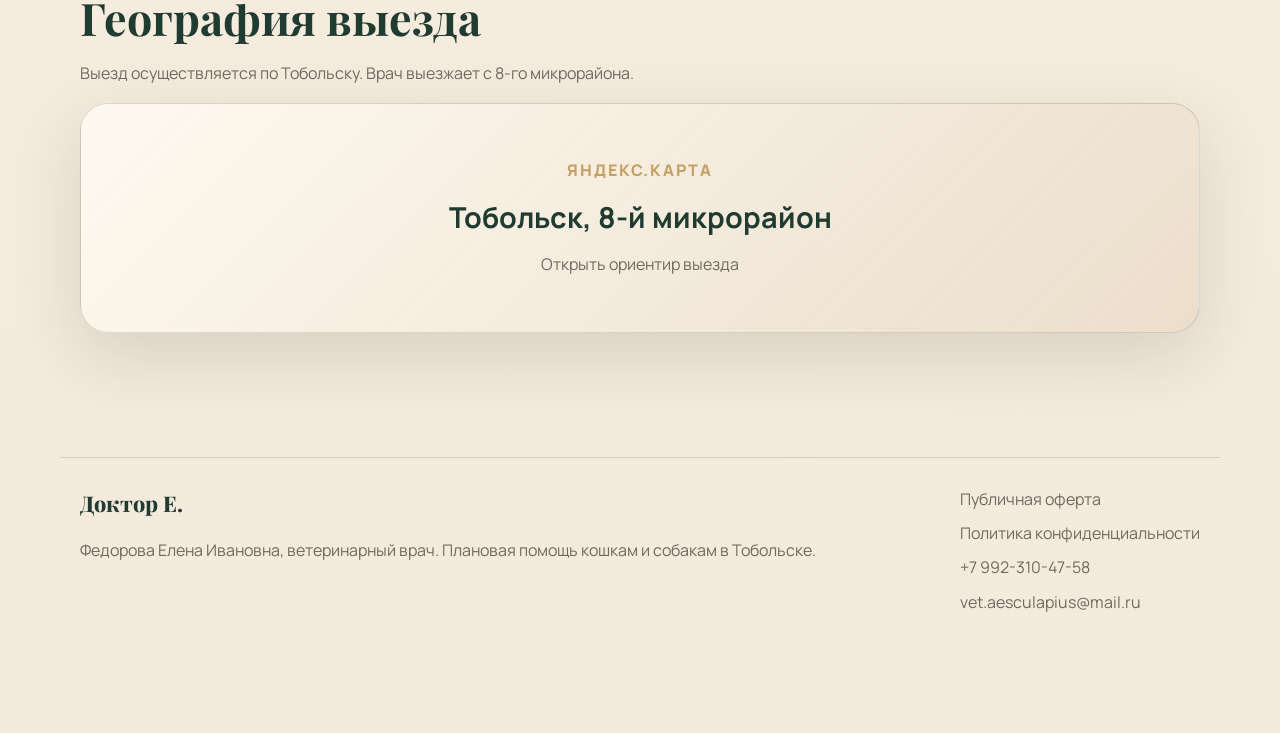
==== commit 63b76eab: "Снова починил кнопку куки" ====
--- a/index.html
+++ b/index.html
@@ -113,9 +113,13 @@
   <div class="cookie-notice__text">
     Мы используем <a href="privacy-policy.html">cookies-файлы</a>, чтобы сайт работал удобнее.
   </div>
-
-  <button class="cookie-notice__button" id="cookieAccept" type="button">
-    Понятно
+<div class="cookie-banner" id="cookieBanner">
+  <p>
+    Мы используем <a href="privacy-policy.html">cookies-файлы</a>, чтобы сделать сайт удобнее.
+    Оставаясь на сайте, вы соглашаетесь с условиями использования файлов cookies.
+  </p>
+  <button class="cookie-banner__button" id="cookieAccept" type="button">
+    Согласен
   </button>
 </div>
 <script src="js/main.js"></script>
--- a/css/style.css
+++ b/css/style.css
@@ -738,49 +738,72 @@
   box-shadow: 0 16px 40px rgba(32, 59, 47, 0.16);
   backdrop-filter: blur(8px);
 }
-
-.cookie-notice.is-visible {
-  display: block;
-}
-
-.cookie-notice__text {
-  margin: 0 0 12px;
+.cookie-banner {
+  position: fixed;
+  left: 20px;
+  right: 20px;
+  bottom: 20px;
+  z-index: 9999;
+  display: none;
+  align-items: center;
+  justify-content: space-between;
+  gap: 24px;
+  max-width: 980px;
+  margin: 0 auto;
+  padding: 18px 22px;
+  background: #eaf6fb;
+  border: 1px solid rgba(32, 59, 47, 0.12);
+  border-radius: 18px;
+  box-shadow: 0 18px 45px rgba(32, 59, 47, 0.16);
+}
+
+.cookie-banner.is-visible {
+  display: flex;
+}
+
+.cookie-banner p {
+  margin: 0;
+  font-size: 16px;
+  line-height: 1.45;
   color: var(--text);
-  font-size: 14px;
-  line-height: 1.45;
-}
-
-.cookie-notice__text a {
-  color: var(--green);
+}
+
+.cookie-banner a {
+  color: #1689a8;
   font-weight: 700;
+  text-decoration: none;
+}
+
+.cookie-banner a:hover {
   text-decoration: underline;
-  text-underline-offset: 3px;
-}
-
-.cookie-notice__button {
+}
+
+.cookie-banner__button {
   border: 0;
-  border-radius: 999px;
-  padding: 9px 16px;
-  background: var(--green);
+  border-radius: 10px;
+  padding: 12px 18px;
+  background: #2493ad;
   color: #fff;
-  font-size: 14px;
   font-weight: 700;
+  font-size: 16px;
   cursor: pointer;
-}
-
-.cookie-notice__button:hover {
+  white-space: nowrap;
+}
+
+.cookie-banner__button:hover {
   filter: brightness(0.95);
 }
 
 @media (max-width: 700px) {
-  .cookie-notice {
+  .cookie-banner {
     left: 12px;
     right: 12px;
     bottom: 12px;
-    max-width: none;
+    flex-direction: column;
+    align-items: flex-start;
   }
 
-  .cookie-notice__button {
+  .cookie-banner__button {
     width: 100%;
   }
 }
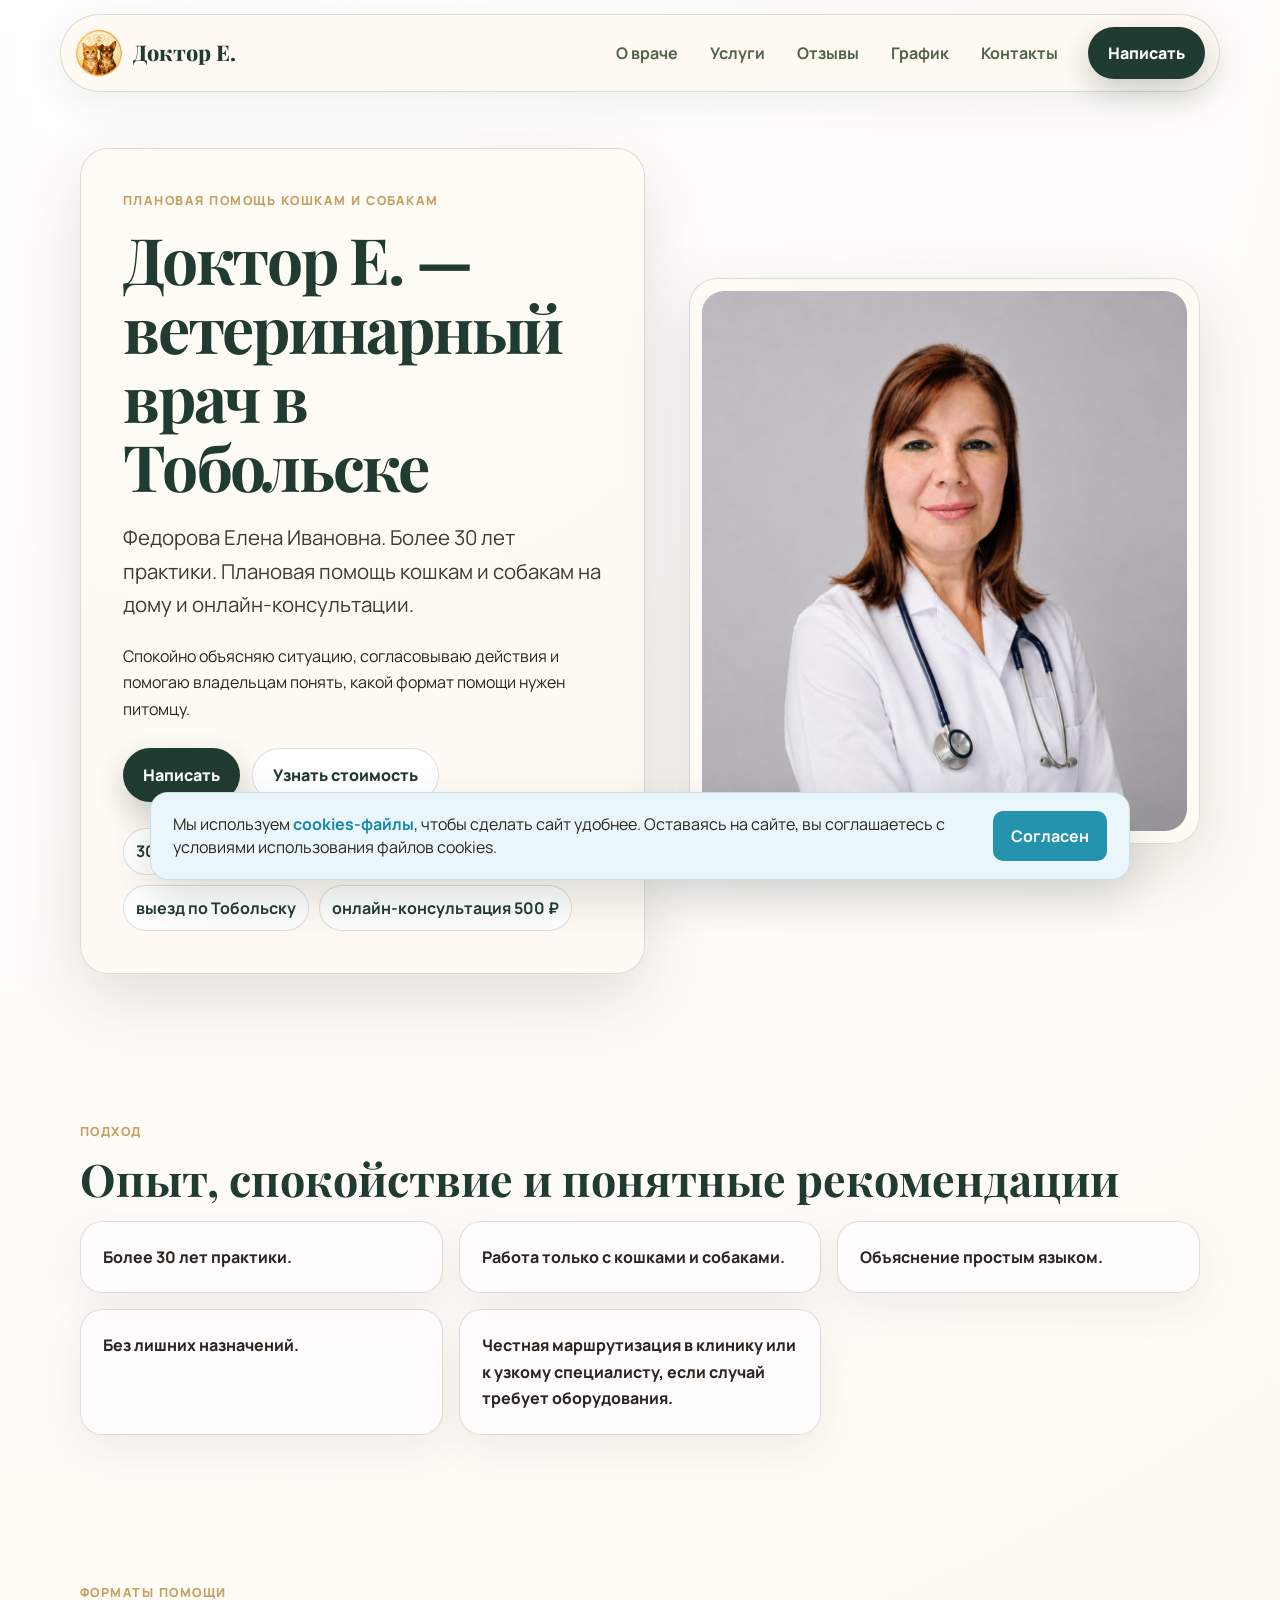
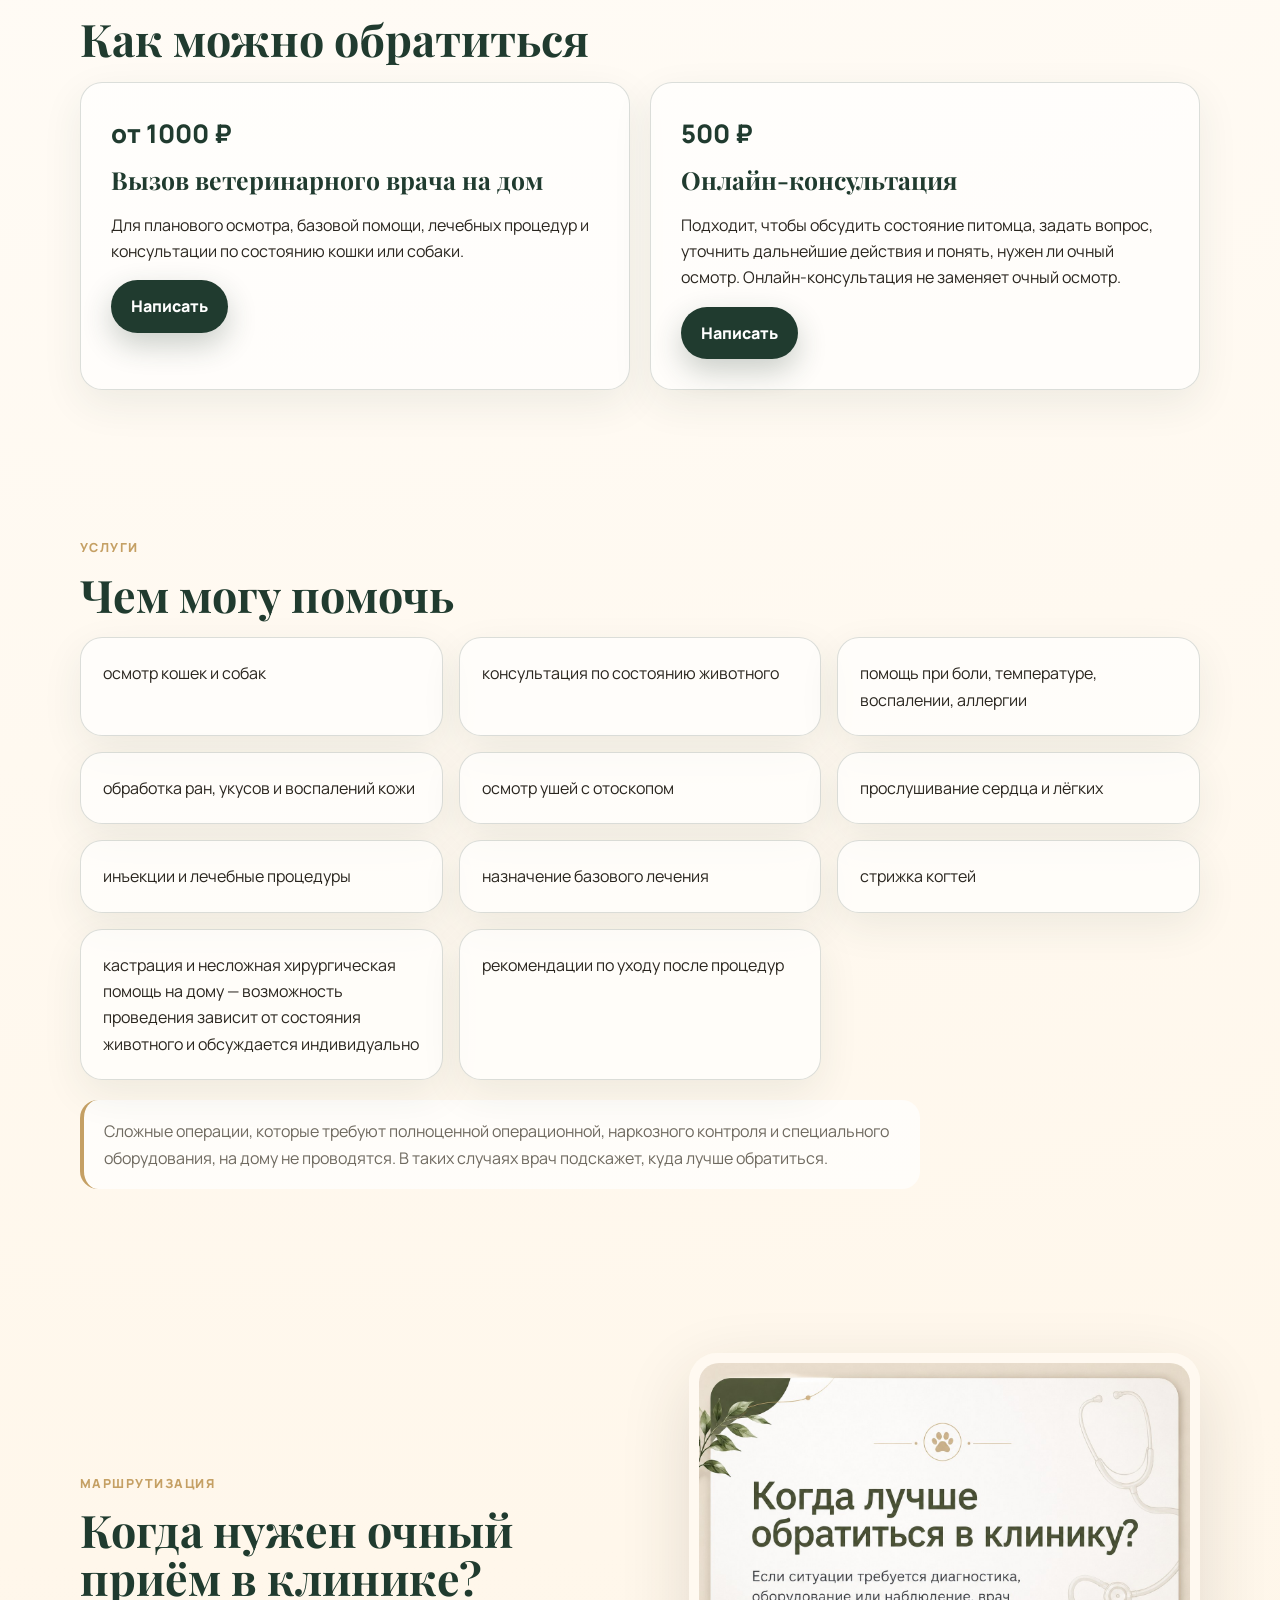
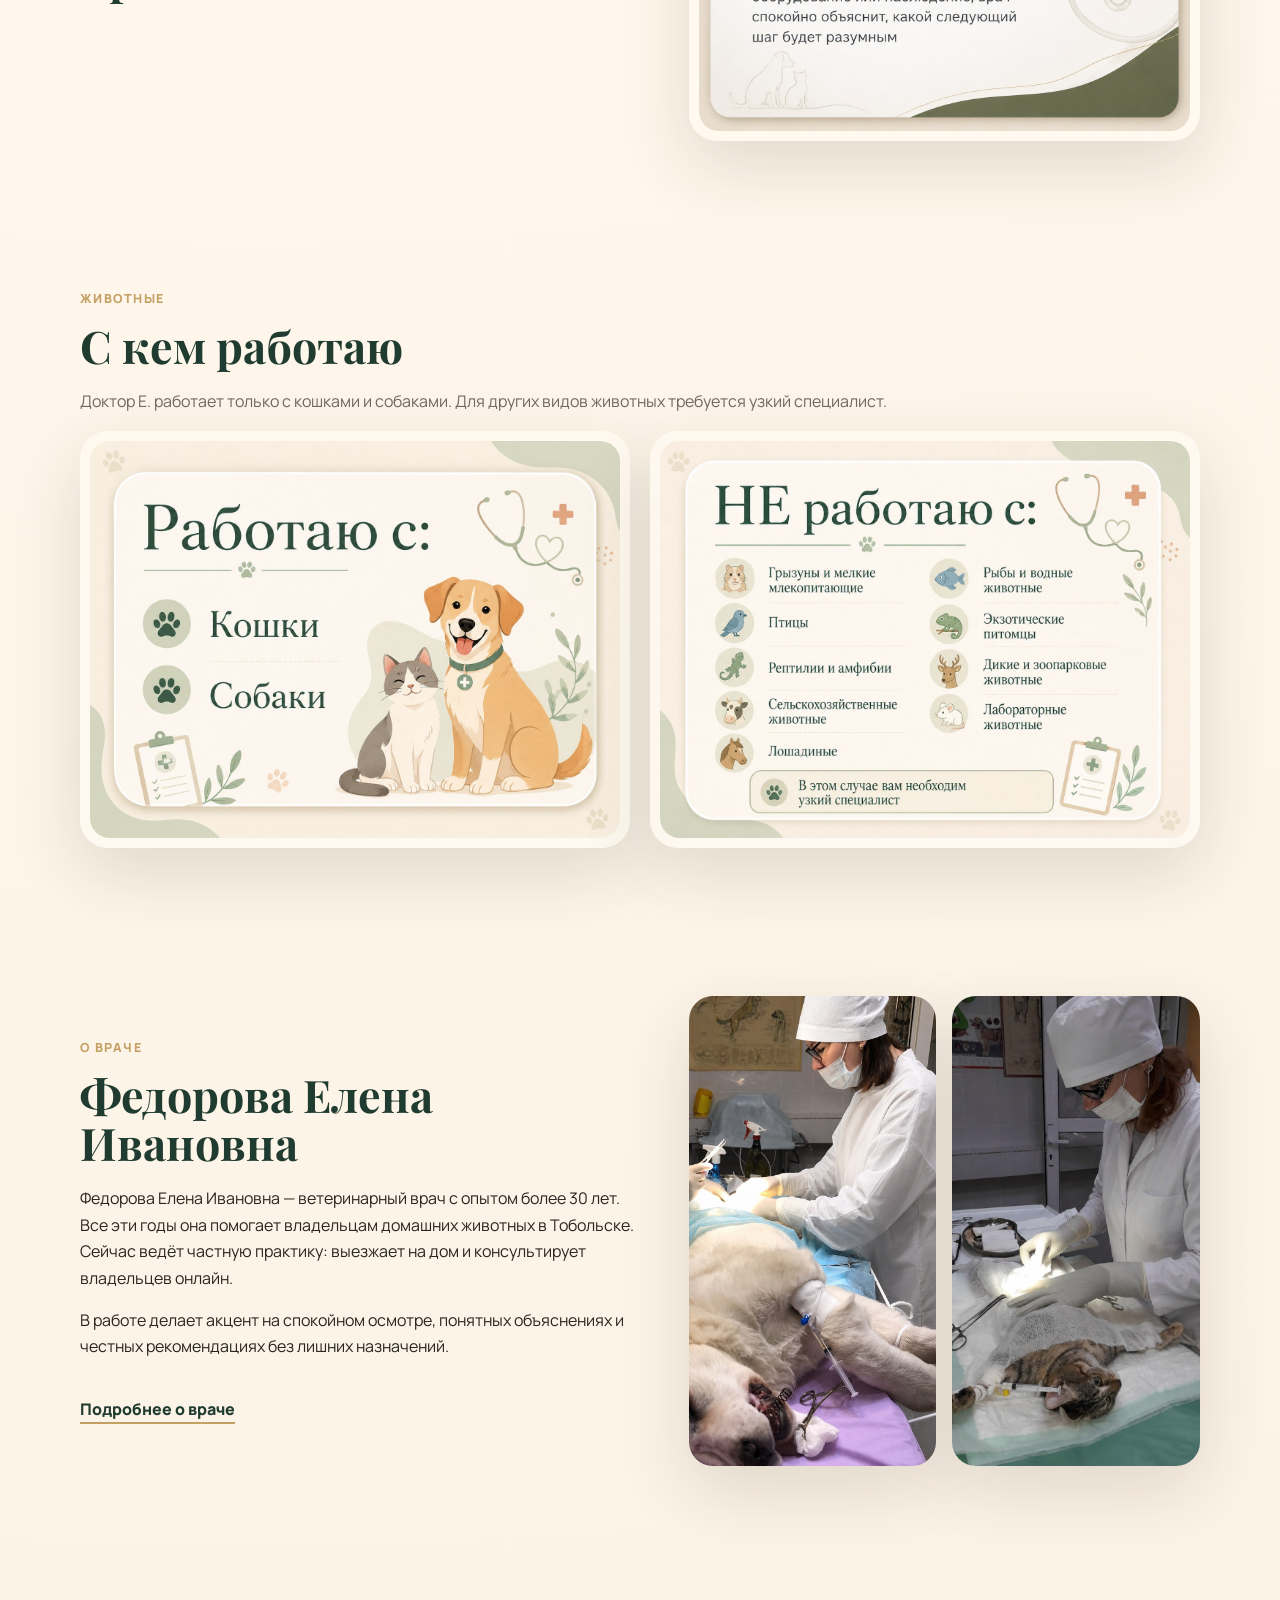
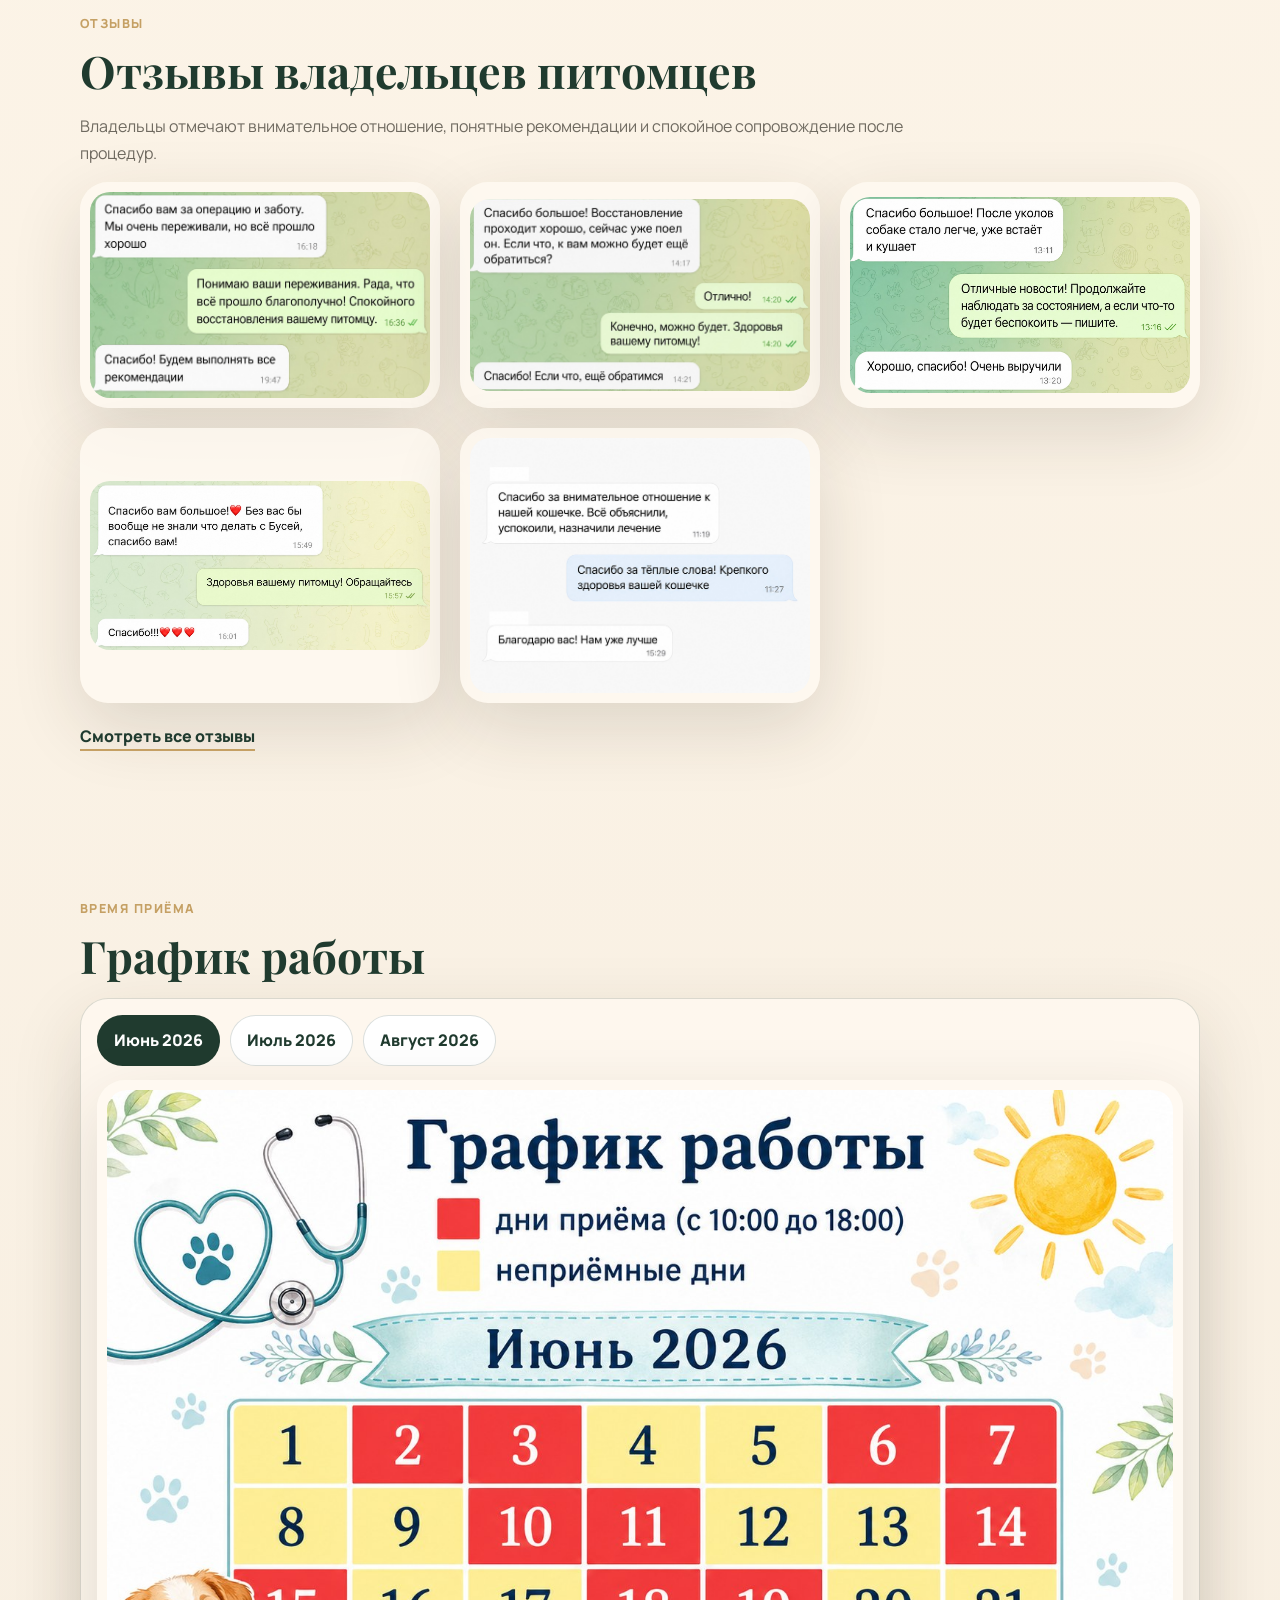
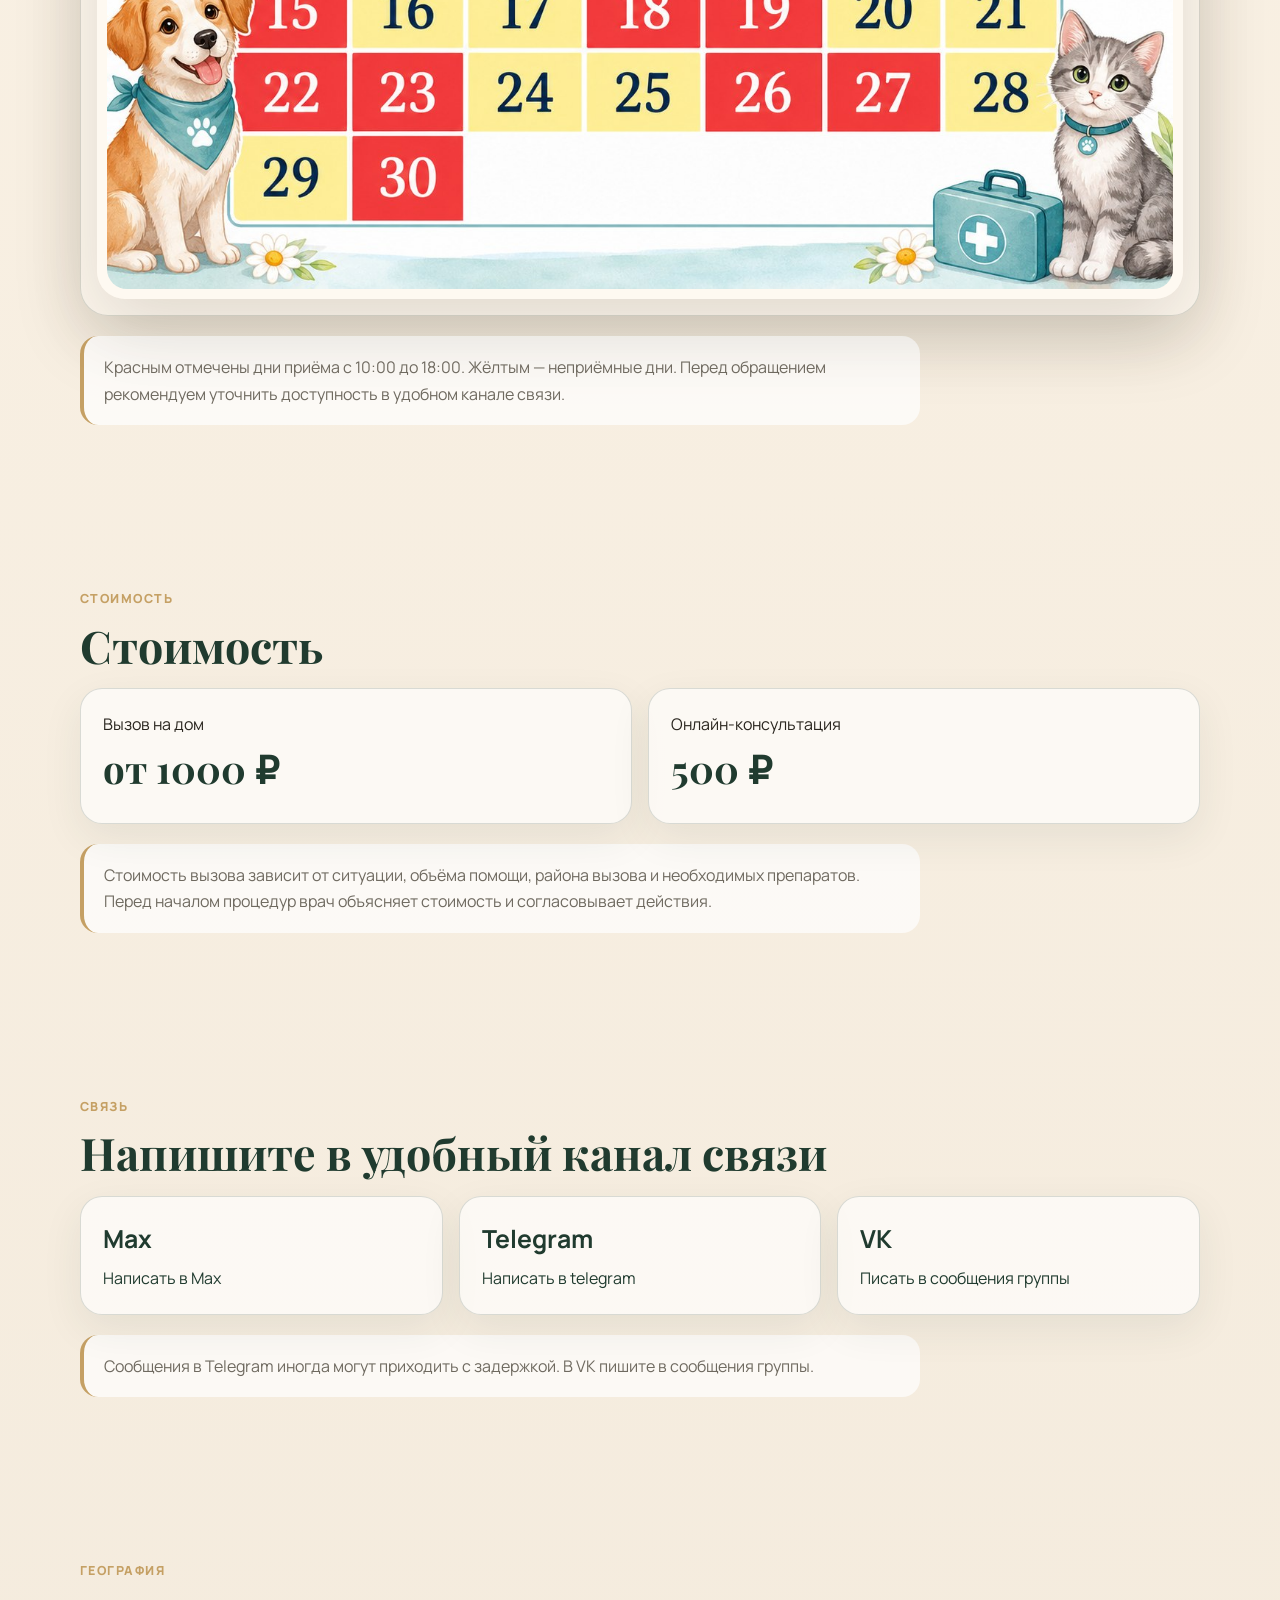
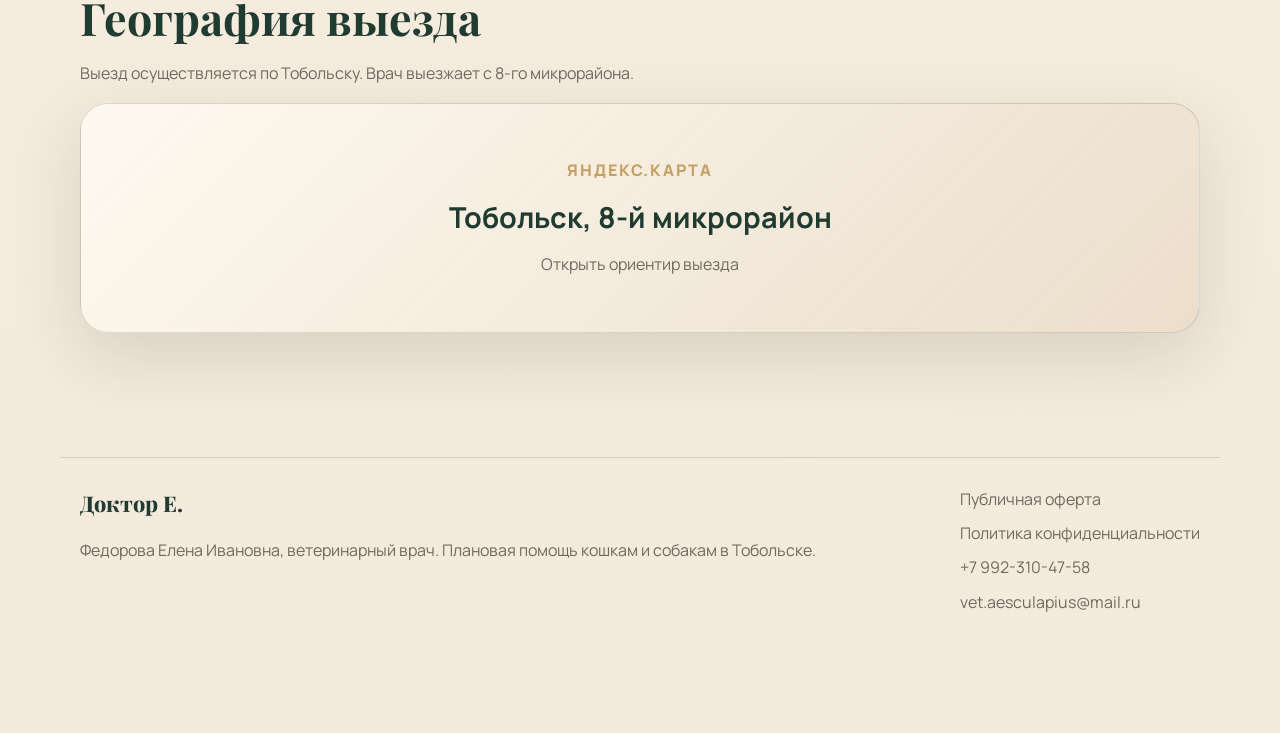
==== commit 3ae3267d: "починил" ====
--- a/index.html
+++ b/index.html
@@ -109,10 +109,6 @@
   <button class="image-modal__close" type="button" aria-label="Закрыть изображение">×</button>
   <img src="" alt="">
 </div>
-<div class="cookie-notice" id="cookieNotice">
-  <div class="cookie-notice__text">
-    Мы используем <a href="privacy-policy.html">cookies-файлы</a>, чтобы сайт работал удобнее.
-  </div>
 <div class="cookie-banner" id="cookieBanner">
   <p>
     Мы используем <a href="privacy-policy.html">cookies-файлы</a>, чтобы сделать сайт удобнее.
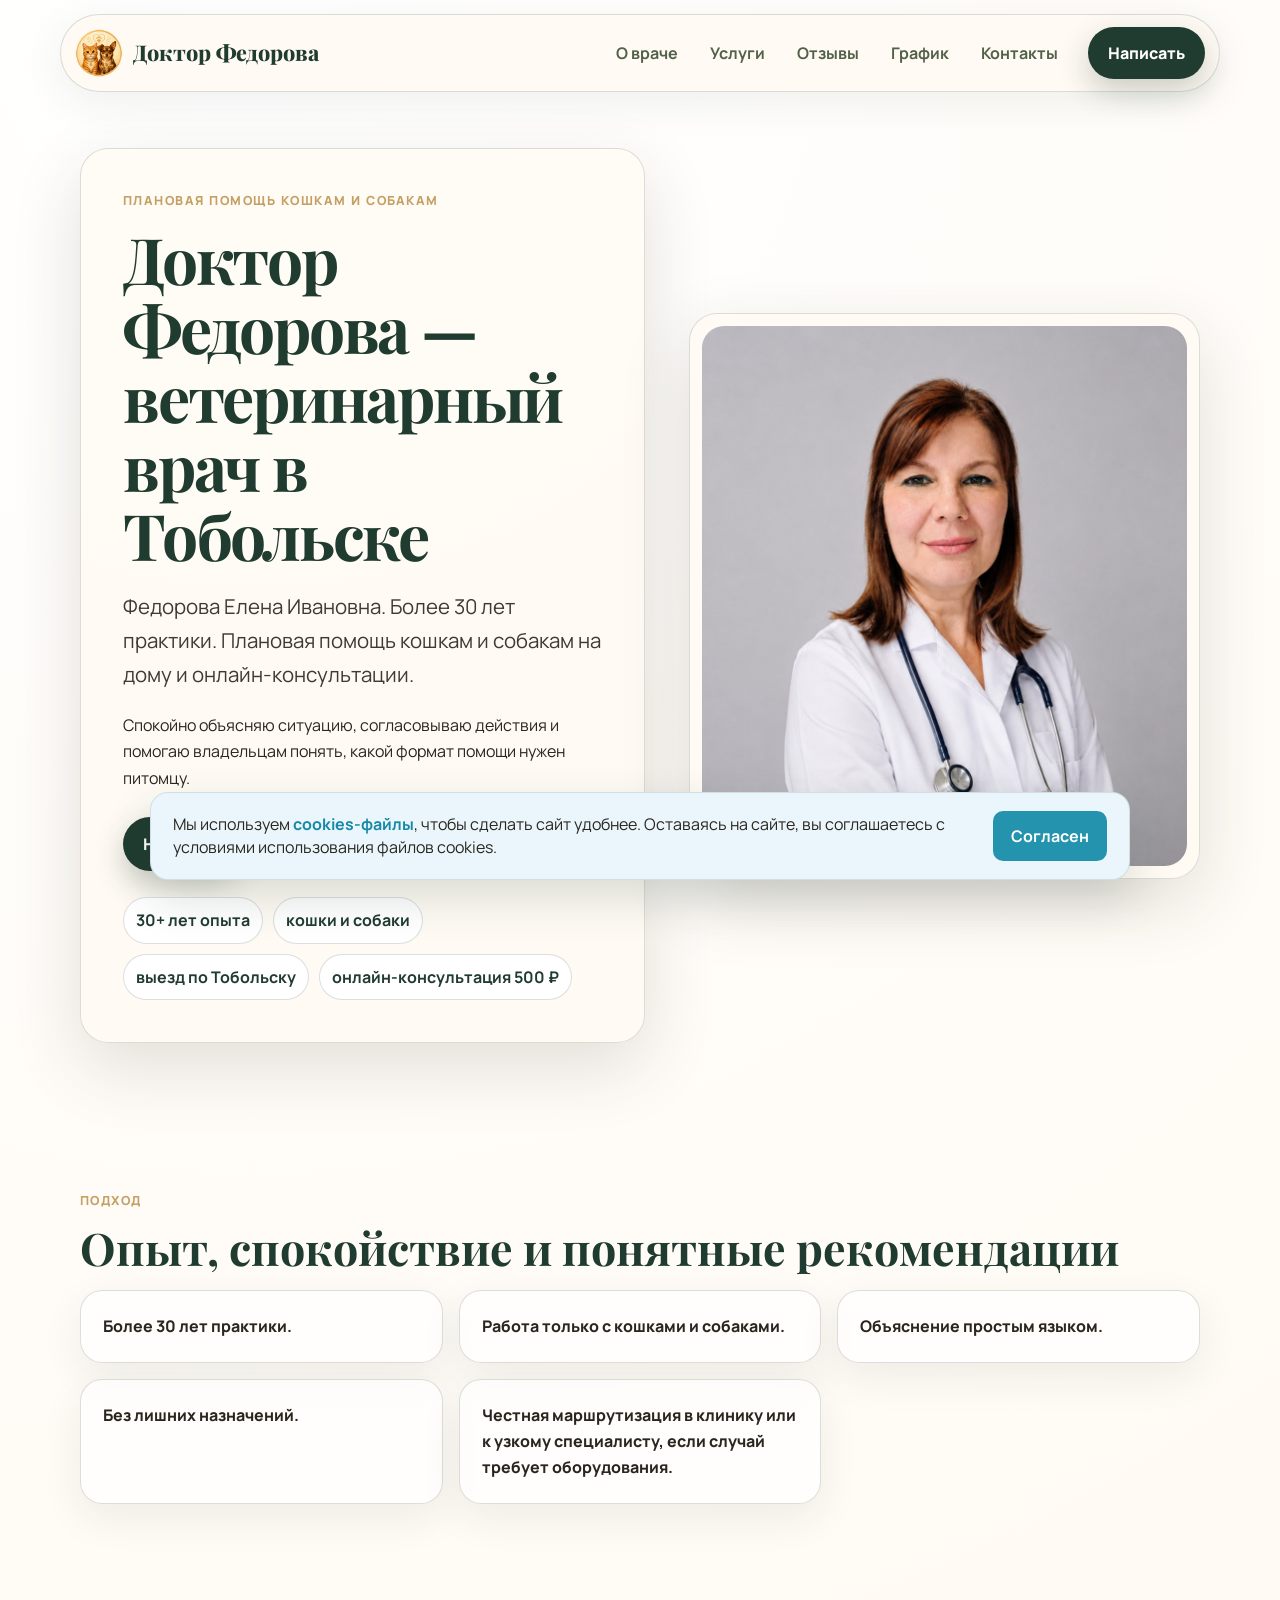
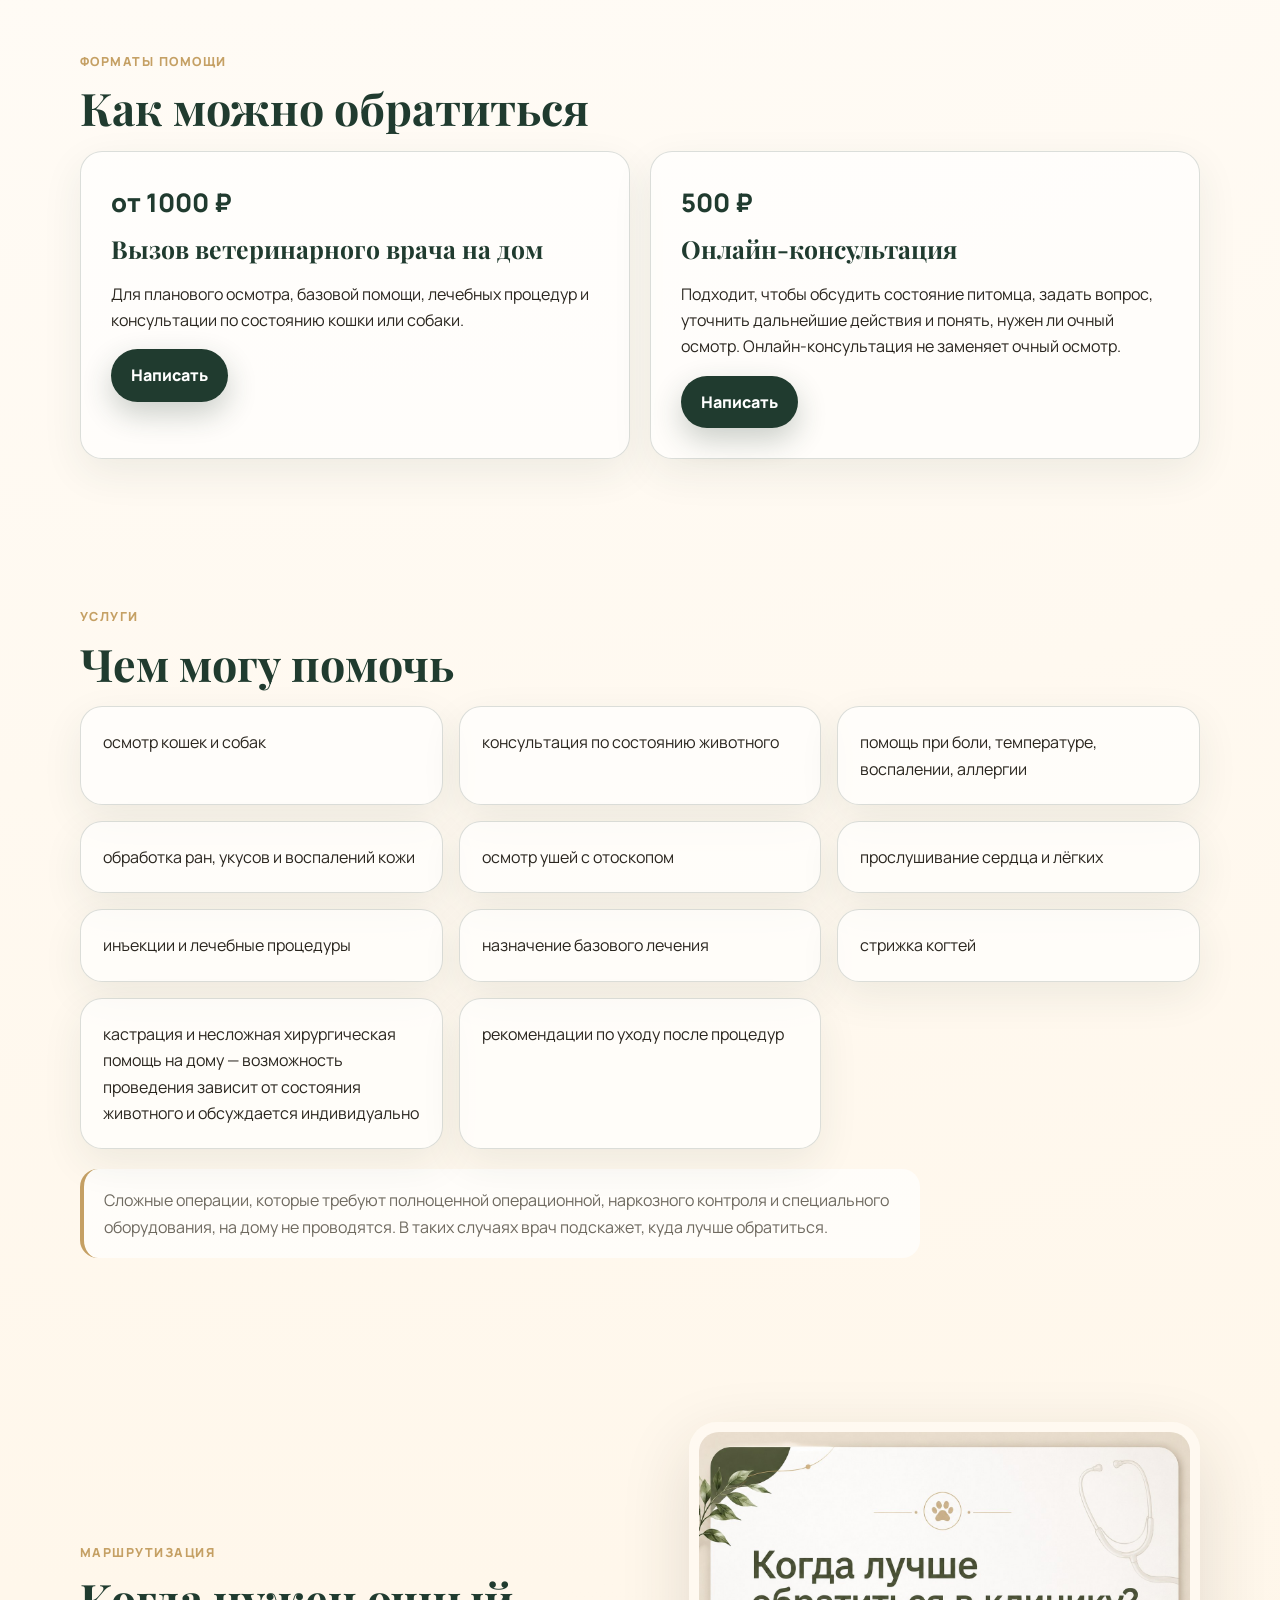
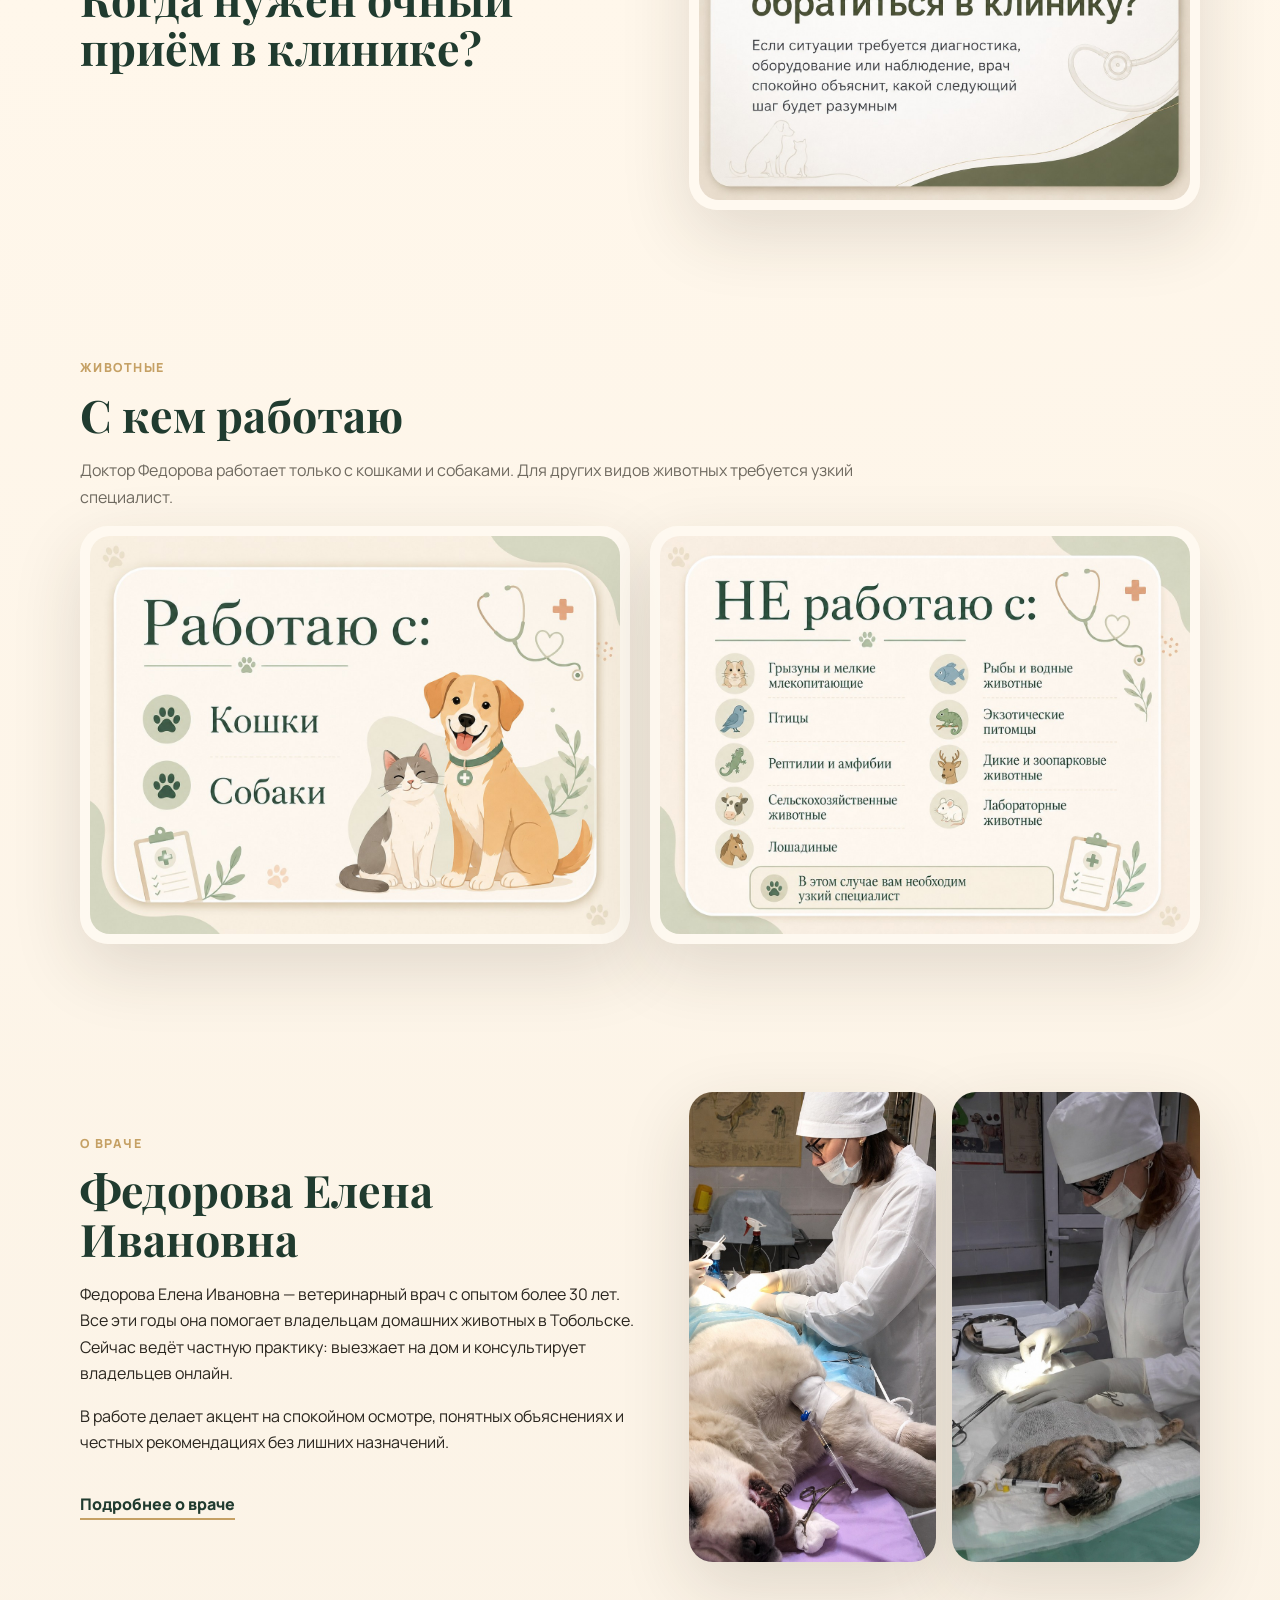
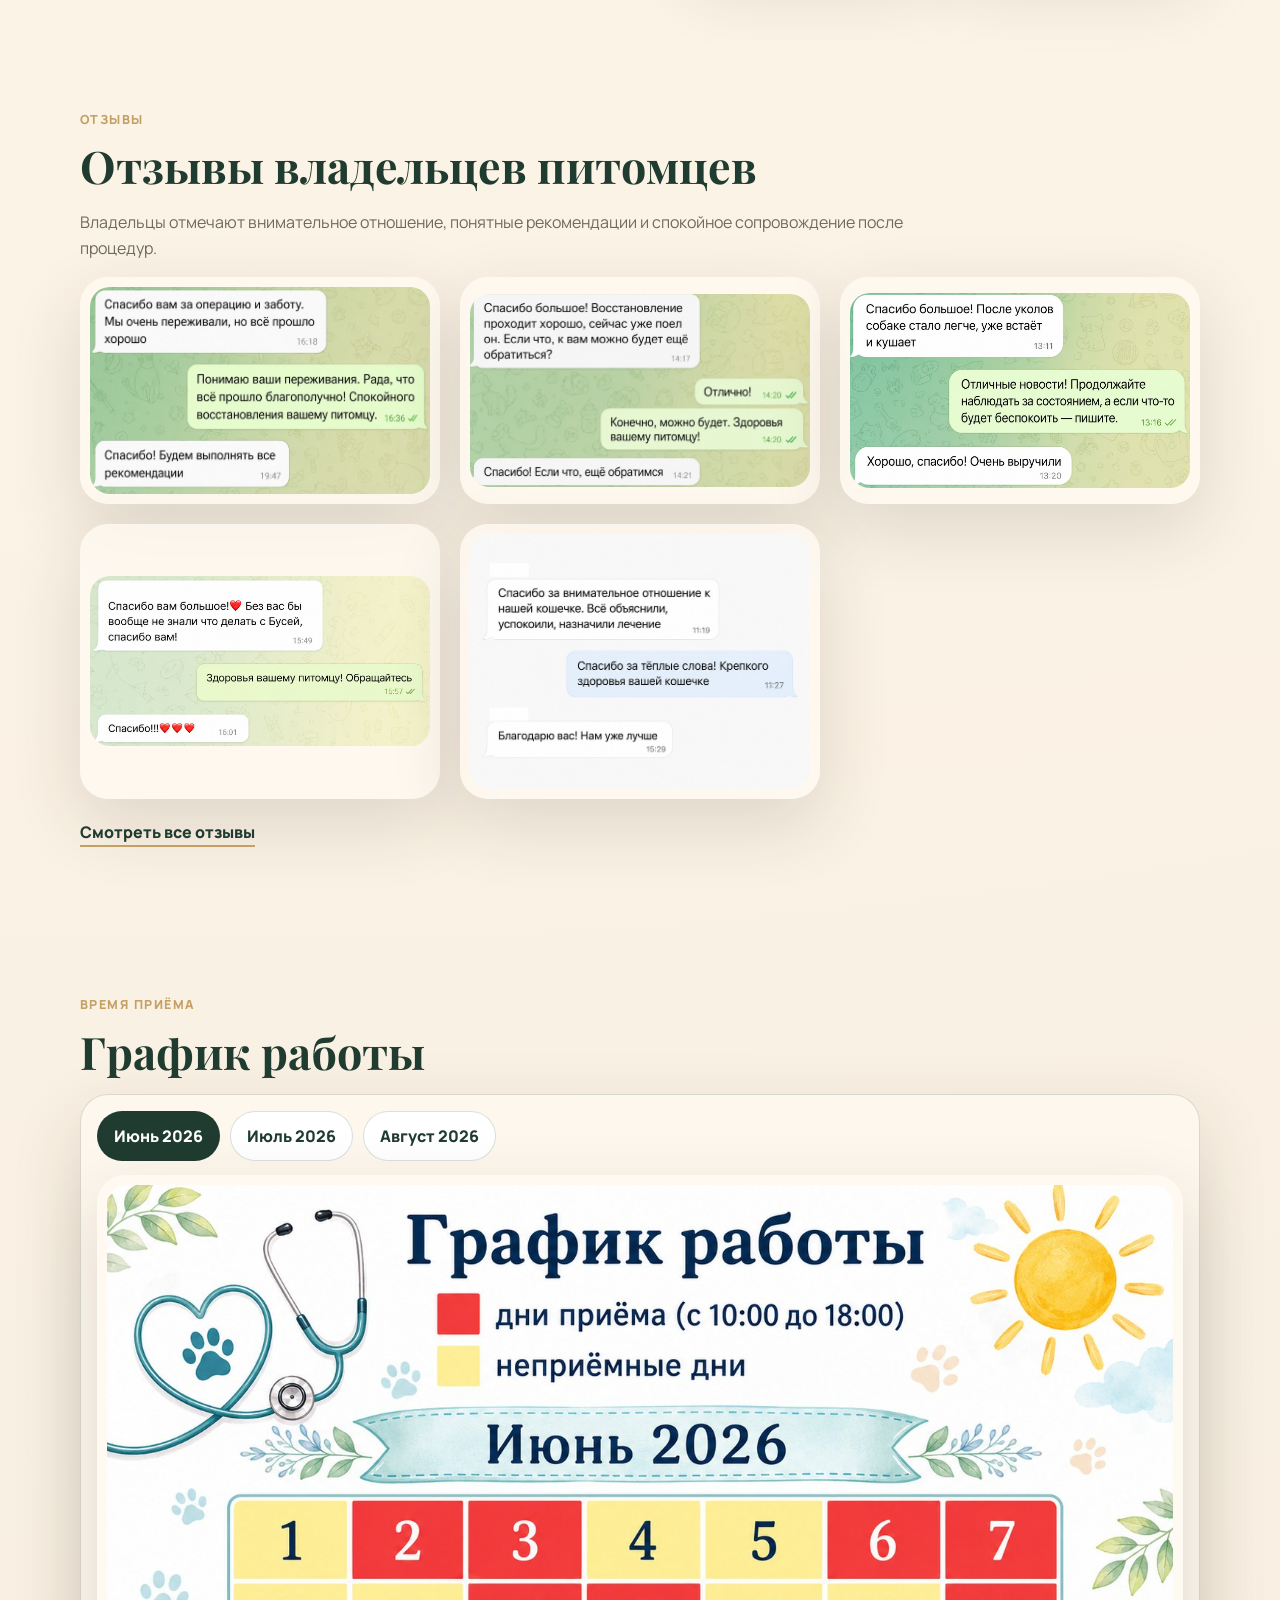
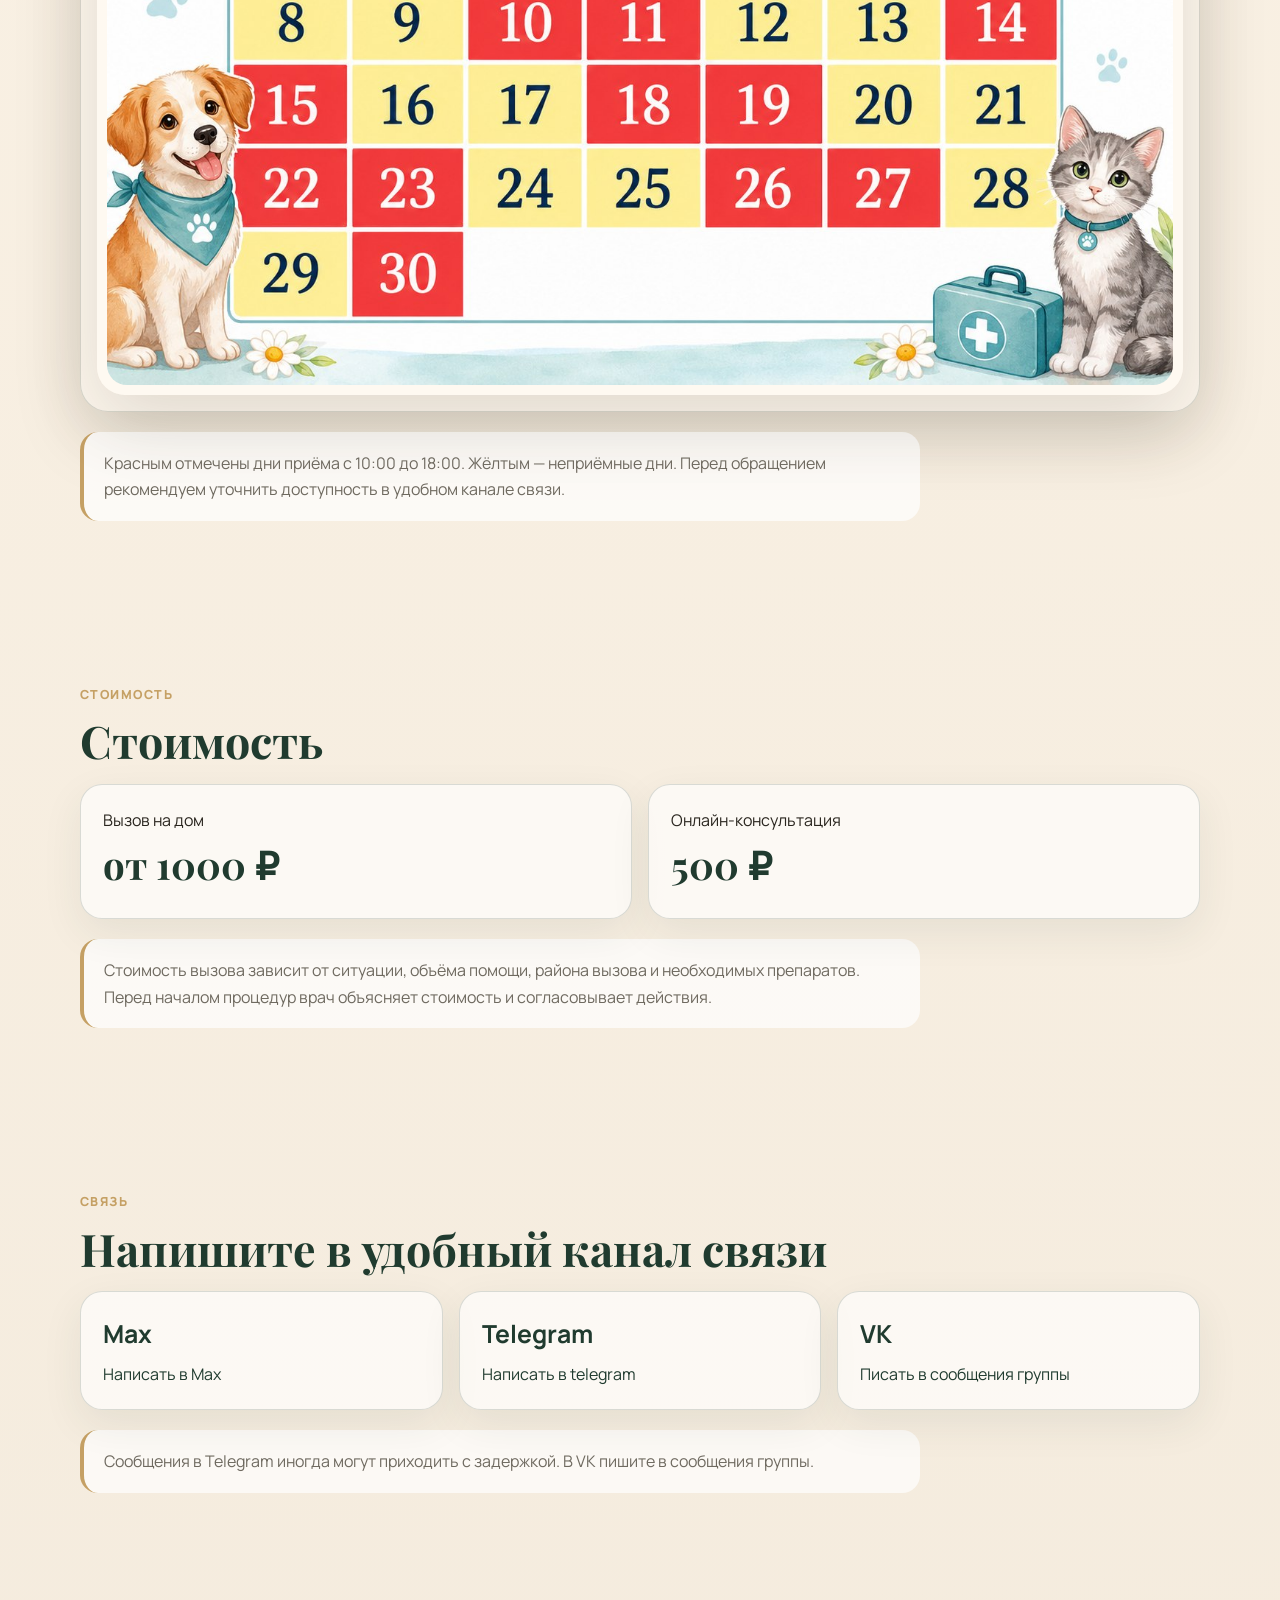
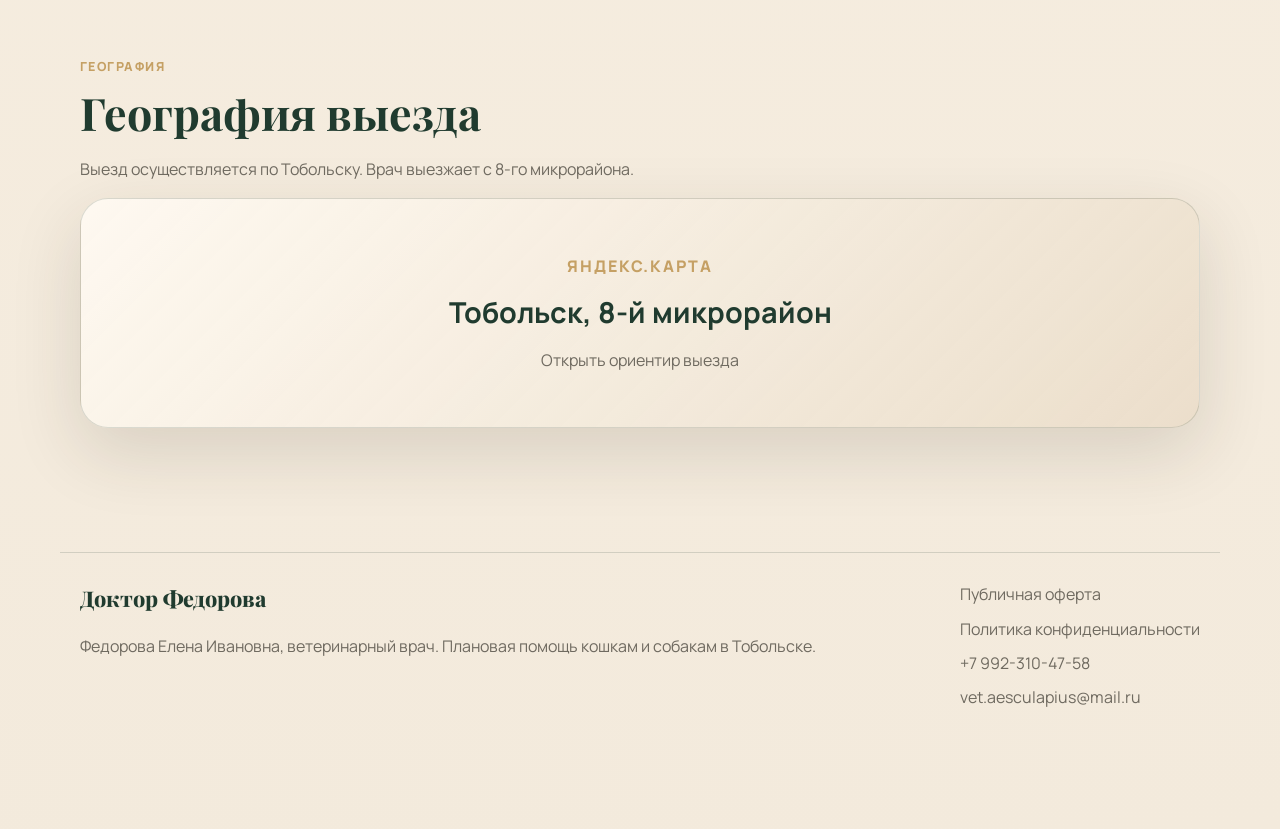
==== commit 57b594ac: "Update index.html" ====
--- a/index.html
+++ b/index.html
@@ -3,7 +3,7 @@
 <head>
   <meta charset="utf-8">
   <meta name="viewport" content="width=device-width, initial-scale=1">
-  <title>Доктор Е. — ветеринарный врач в Тобольске</title>
+  <title>Доктор Федорова — ветеринарный врач в Тобольске</title>
   <meta name="description" content="Федорова Елена Ивановна, ветеринарный врач в Тобольске. Вызов ветеринара на дом для кошек и собак, онлайн-консультация ветеринара.">
   <meta name="theme-color" content="#f7efe2">
   <link rel="preconnect" href="https://fonts.googleapis.com">
@@ -29,9 +29,9 @@
 </head>
 <body>
 <header class="site-header">
-  <a class="brand" href="index.html" aria-label="Доктор Е. — на главную">
-    <img src="images/logo.png" alt="Логотип Доктор Е." width="54" height="54">
-    <span>Доктор Е.</span>
+  <a class="brand" href="index.html" aria-label="Доктор Федорова — на главную">
+    <img src="images/logo.png" alt="Логотип Доктор Федорова" width="54" height="54">
+    <span>Доктор Федорова</span>
   </a>
   <button class="burger" type="button" aria-label="Открыть меню" aria-expanded="false" aria-controls="main-nav"><span></span><span></span><span></span></button>
   <nav id="main-nav" class="main-nav" aria-label="Основная навигация">
@@ -56,13 +56,13 @@
 <section class="hero section">
   <div class="hero__text reveal">
     <p class="eyebrow">Плановая помощь кошкам и собакам</p>
-    <h1>Доктор Е. — ветеринарный врач в Тобольске</h1>
+    <h1>Доктор Федорова — ветеринарный врач в Тобольске</h1>
     <p class="lead">Федорова Елена Ивановна. Более 30 лет практики. Плановая помощь кошкам и собакам на дому и онлайн-консультации.</p>
     <p>Спокойно объясняю ситуацию, согласовываю действия и помогаю владельцам понять, какой формат помощи нужен питомцу.</p>
     <div class="actions"><button class="btn btn--primary write-trigger" type="button" data-goal="click_write_button">Написать</button><a class="btn btn--ghost" href="#prices">Узнать стоимость</a></div>
     <div class="facts"><span>30+ лет опыта</span><span>кошки и собаки</span><span>выезд по Тобольску</span><span>онлайн-консультация 500 ₽</span></div>
   </div>
-  <div class="hero__image reveal"><img src="images/doctor-portrait.jpg" alt="Федорова Елена Ивановна, ветеринарный врач Доктор Е." loading="eager"></div>
+  <div class="hero__image reveal"><img src="images/doctor-portrait.jpg" alt="Федорова Елена Ивановна, ветеринарный врач Доктор Федорова" loading="eager"></div>
 </section>
 <section class="section"><p class="eyebrow">Подход</p><h2>Опыт, спокойствие и понятные рекомендации</h2><div class="trust-grid reveal"><div>Более 30 лет практики.</div><div>Работа только с кошками и собаками.</div><div>Объяснение простым языком.</div><div>Без лишних назначений.</div><div>Честная маршрутизация в клинику или к узкому специалисту, если случай требует оборудования.</div></div></section>
 <section class="section"><p class="eyebrow">Форматы помощи</p><h2>Как можно обратиться</h2><div class="cards cards--services reveal">
@@ -71,7 +71,7 @@
 </div></section>
 <section class="section"><p class="eyebrow">Услуги</p><h2>Чем могу помочь</h2><div class="mini-grid reveal"><div class="mini-card">осмотр кошек и собак</div><div class="mini-card">консультация по состоянию животного</div><div class="mini-card">помощь при боли, температуре, воспалении, аллергии</div><div class="mini-card">обработка ран, укусов и воспалений кожи</div><div class="mini-card">осмотр ушей с отоскопом</div><div class="mini-card">прослушивание сердца и лёгких</div><div class="mini-card">инъекции и лечебные процедуры</div><div class="mini-card">назначение базового лечения</div><div class="mini-card">стрижка когтей</div><div class="mini-card">кастрация и несложная хирургическая помощь на дому — возможность проведения зависит от состояния животного и обсуждается индивидуально</div><div class="mini-card">рекомендации по уходу после процедур</div></div><p class="note reveal">Сложные операции, которые требуют полноценной операционной, наркозного контроля и специального оборудования, на дому не проводятся. В таких случаях врач подскажет, куда лучше обратиться.</p></section>
 <section class="section image-section"><div><p class="eyebrow">Маршрутизация</p><h2>Когда нужен очный приём в клинике?</h2> </div><button class="image-card" type="button" data-modal-src="images/clinic-placeholder.jpg"><img src="images/clinic-placeholder.jpg" alt="Информационная карточка: когда лучше обратиться в клинику" loading="lazy"></button></section>
-<section class="section"><p class="eyebrow">Животные</p><h2>С кем работаю</h2><p class="section-intro">Доктор Е. работает только с кошками и собаками. Для других видов животных требуется узкий специалист.</p><div class="image-grid reveal"><button class="image-card" type="button" data-modal-src="images/works-with-placeholder.jpg"><img src="images/works-with-placeholder.jpg" alt="Карточка: С кем работаю — кошки и собаки" loading="lazy"></button><button class="image-card" type="button" data-modal-src="images/does-not-work-with-placeholder.jpg"><img src="images/does-not-work-with-placeholder.jpg" alt="Карточка: с кем не работаю, требуется узкий специалист" loading="lazy"></button></div></section>
+<section class="section"><p class="eyebrow">Животные</p><h2>С кем работаю</h2><p class="section-intro">Доктор Федорова работает только с кошками и собаками. Для других видов животных требуется узкий специалист.</p><div class="image-grid reveal"><button class="image-card" type="button" data-modal-src="images/works-with-placeholder.jpg"><img src="images/works-with-placeholder.jpg" alt="Карточка: С кем работаю — кошки и собаки" loading="lazy"></button><button class="image-card" type="button" data-modal-src="images/does-not-work-with-placeholder.jpg"><img src="images/does-not-work-with-placeholder.jpg" alt="Карточка: с кем не работаю, требуется узкий специалист" loading="lazy"></button></div></section>
 <section class="section split"><div class="reveal"><p class="eyebrow">О враче</p><h2>Федорова Елена Ивановна</h2><p>Федорова Елена Ивановна — ветеринарный врач с опытом более 30 лет. Все эти годы она помогает владельцам домашних животных в Тобольске. Сейчас ведёт частную практику: выезжает на дом и консультирует владельцев онлайн.</p><p>В работе делает акцент на спокойном осмотре, понятных объяснениях и честных рекомендациях без лишних назначений.</p><a class="text-link" href="o-vrache.html">Подробнее о враче</a></div><div class="process-grid reveal"><img src="images/process-dog.jpg" alt="Ветеринарный врач проводит процедуру собаке" loading="lazy"><img src="images/process-cat.jpg" alt="Ветеринарный врач проводит процедуру кошке" loading="lazy"></div></section>
 <section class="section"><p class="eyebrow">Отзывы</p><h2>Отзывы владельцев питомцев</h2><p class="section-intro">Владельцы отмечают внимательное отношение, понятные рекомендации и спокойное сопровождение после процедур.</p><div class="reviews-grid reveal"><button class="image-card review-card" type="button" data-modal-src="images/review-1.jpg"><img src="images/review-1.jpg" alt="Скриншот отзыва владельца питомца 1" loading="lazy"></button><button class="image-card review-card" type="button" data-modal-src="images/review-2.jpg"><img src="images/review-2.jpg" alt="Скриншот отзыва владельца питомца 2" loading="lazy"></button><button class="image-card review-card" type="button" data-modal-src="images/review-3.jpg"><img src="images/review-3.jpg" alt="Скриншот отзыва владельца питомца 3" loading="lazy"></button><button class="image-card review-card" type="button" data-modal-src="images/review-4.jpg"><img src="images/review-4.jpg" alt="Скриншот отзыва владельца питомца 4" loading="lazy"></button><button class="image-card review-card" type="button" data-modal-src="images/review-5.jpg"><img src="images/review-5.jpg" alt="Скриншот отзыва владельца питомца 5" loading="lazy"></button></div><a class="text-link" href="otzyvy.html">Смотреть все отзывы</a></section>
 <section class="section"><p class="eyebrow">Время приёма</p><h2>График работы</h2><div class="schedule-tabs reveal">
@@ -80,9 +80,9 @@
     <button class="tab-button" type="button" role="tab" aria-selected="false" data-tab="july">Июль 2026</button>
     <button class="tab-button" type="button" role="tab" aria-selected="false" data-tab="august">Август 2026</button>
   </div>
-  <div class="tab-panel is-active" data-panel="june"><button class="image-card" type="button" data-modal-src="images/schedule-june-2026.jpg"><img src="images/schedule-june-2026.jpg" alt="График работы Доктор Е. на июнь 2026 года" loading="lazy"></button></div>
-  <div class="tab-panel" data-panel="july"><button class="image-card" type="button" data-modal-src="images/schedule-july-2026.jpg"><img src="images/schedule-july-2026.jpg" alt="График работы Доктор Е. на июль 2026 года" loading="lazy"></button></div>
-  <div class="tab-panel" data-panel="august"><button class="image-card" type="button" data-modal-src="images/schedule-august-2026.jpg"><img src="images/schedule-august-2026.jpg" alt="График работы Доктор Е. на август 2026 года" loading="lazy"></button></div>
+  <div class="tab-panel is-active" data-panel="june"><button class="image-card" type="button" data-modal-src="images/schedule-june-2026.jpg"><img src="images/schedule-june-2026.jpg" alt="График работы Доктор Федорова на июнь 2026 года" loading="lazy"></button></div>
+  <div class="tab-panel" data-panel="july"><button class="image-card" type="button" data-modal-src="images/schedule-july-2026.jpg"><img src="images/schedule-july-2026.jpg" alt="График работы Доктор Федорова на июль 2026 года" loading="lazy"></button></div>
+  <div class="tab-panel" data-panel="august"><button class="image-card" type="button" data-modal-src="images/schedule-august-2026.jpg"><img src="images/schedule-august-2026.jpg" alt="График работы Доктор Федорова на август 2026 года" loading="lazy"></button></div>
 </div><p class="note reveal">Красным отмечены дни приёма с 10:00 до 18:00. Жёлтым — неприёмные дни. Перед обращением рекомендуем уточнить доступность в удобном канале связи.</p></section>
 <section class="section" id="prices"><p class="eyebrow">Стоимость</p><h2>Стоимость</h2><div class="price-grid reveal"><div><span>Вызов на дом</span><strong>от 1000 ₽</strong></div><div><span>Онлайн-консультация</span><strong>500 ₽</strong></div></div><p class="note reveal">Стоимость вызова зависит от ситуации, объёма помощи, района вызова и необходимых препаратов. Перед началом процедур врач объясняет стоимость и согласовывает действия.</p></section>
 <section class="section"><p class="eyebrow">Связь</p><h2>Напишите в удобный канал связи</h2><div class="contact-grid reveal">
@@ -94,7 +94,7 @@
 </main>
 <footer class="site-footer">
   <div>
-    <a class="footer-brand" href="index.html">Доктор Е.</a>
+    <a class="footer-brand" href="index.html">Доктор Федорова</a>
     <p>Федорова Елена Ивановна, ветеринарный врач. Плановая помощь кошкам и собакам в Тобольске.</p>
   </div>
   <div class="footer-links">
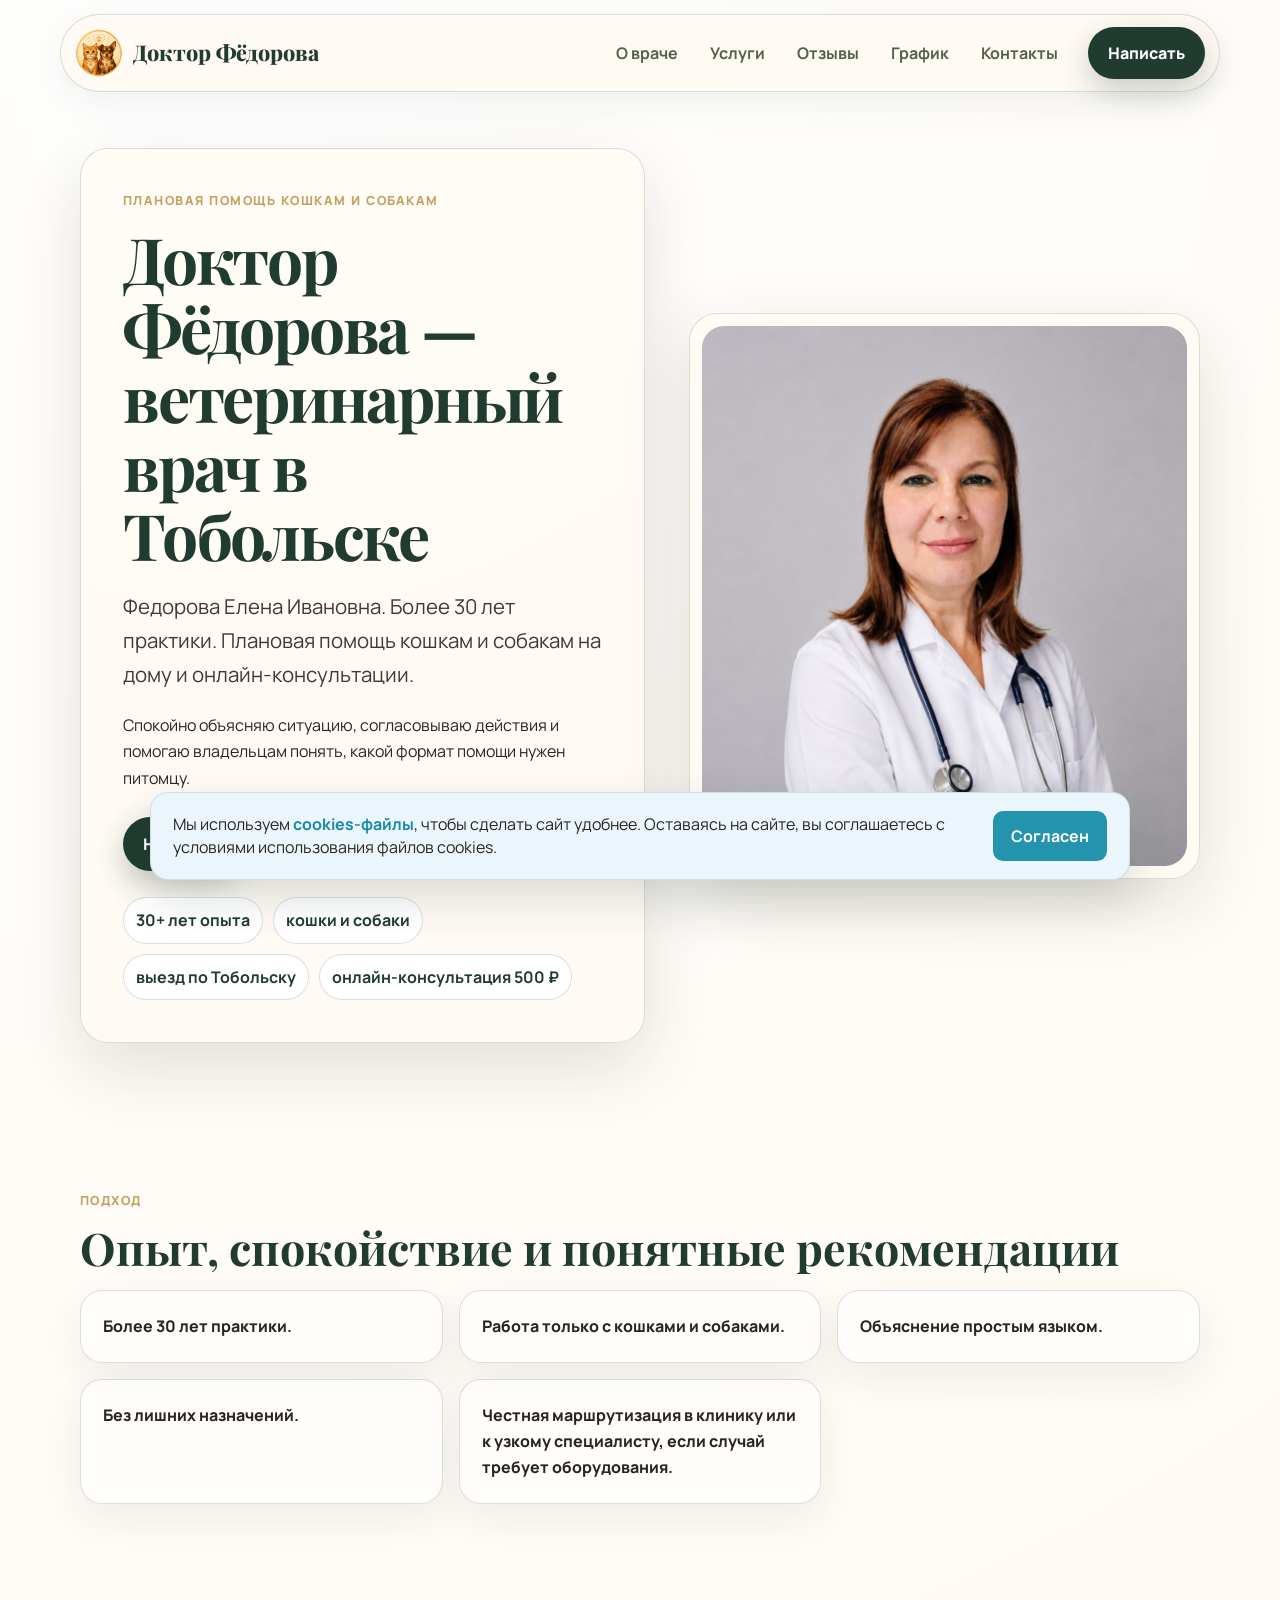
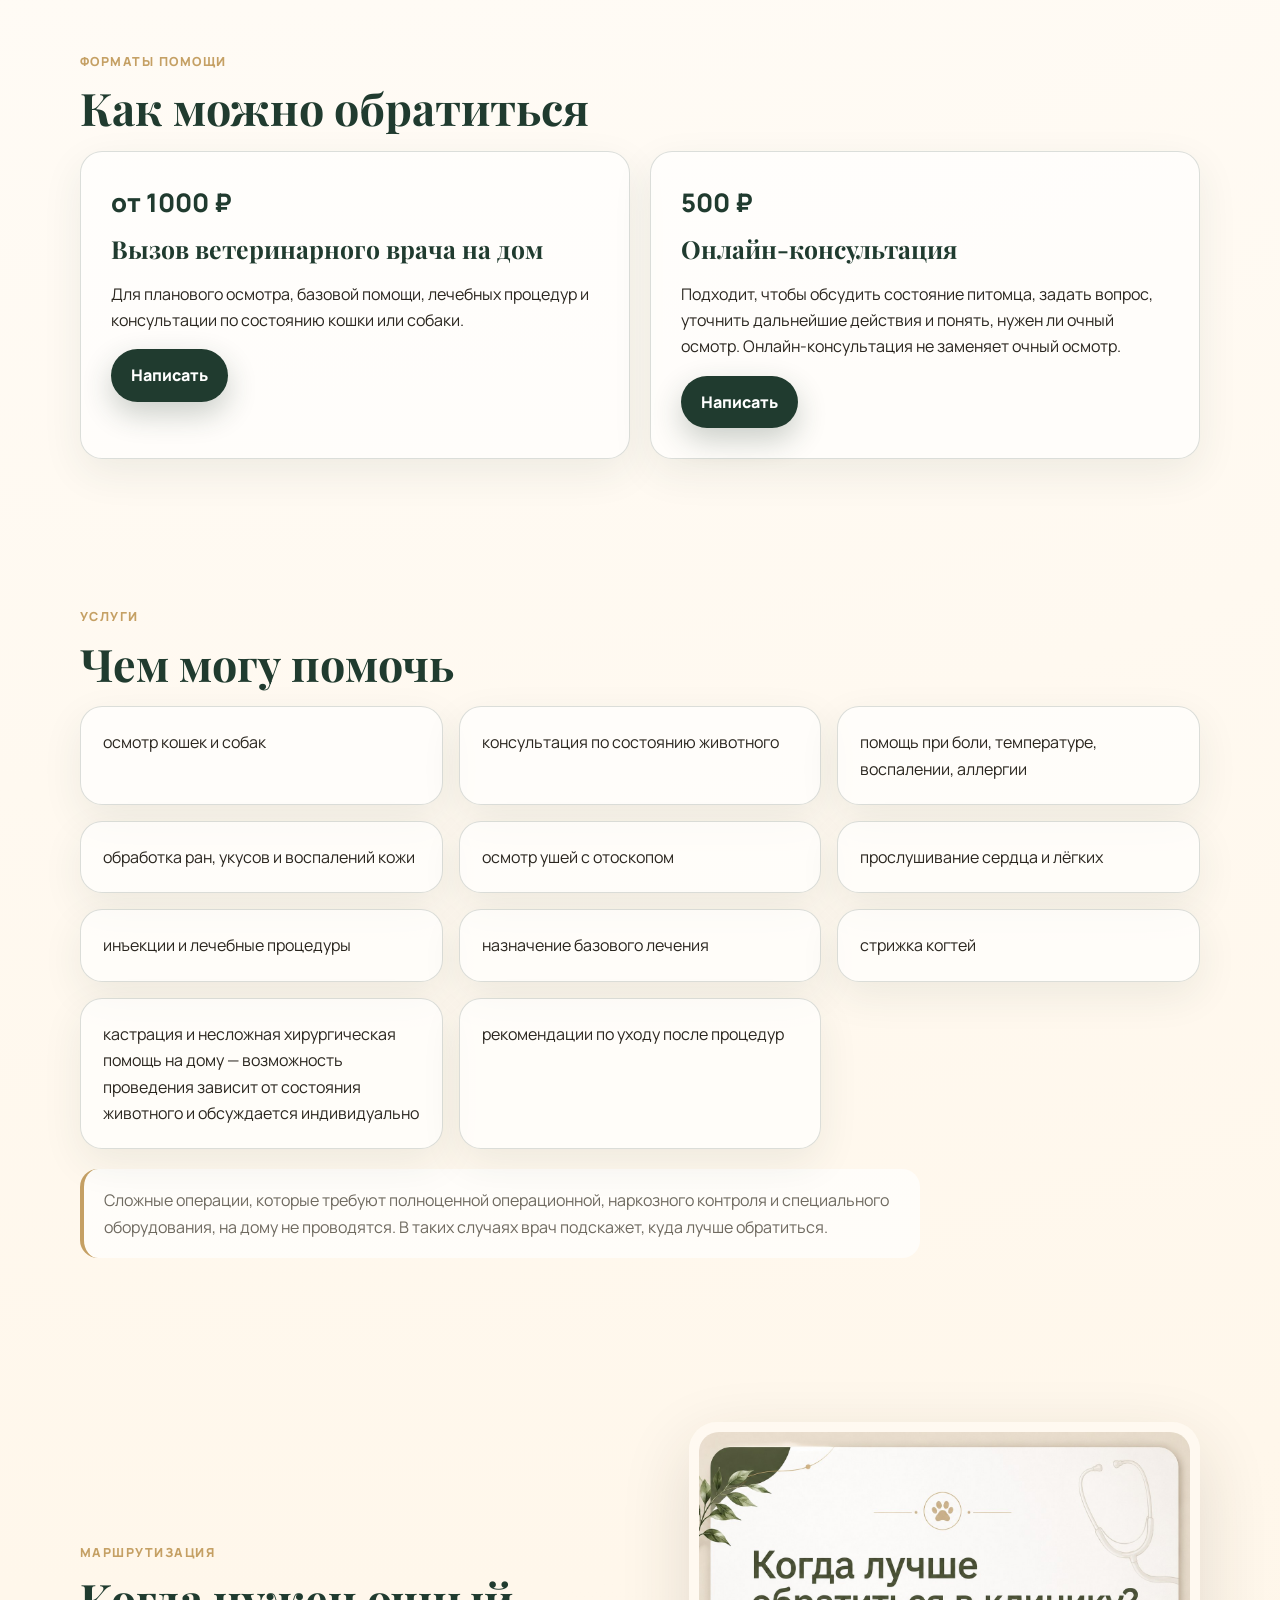
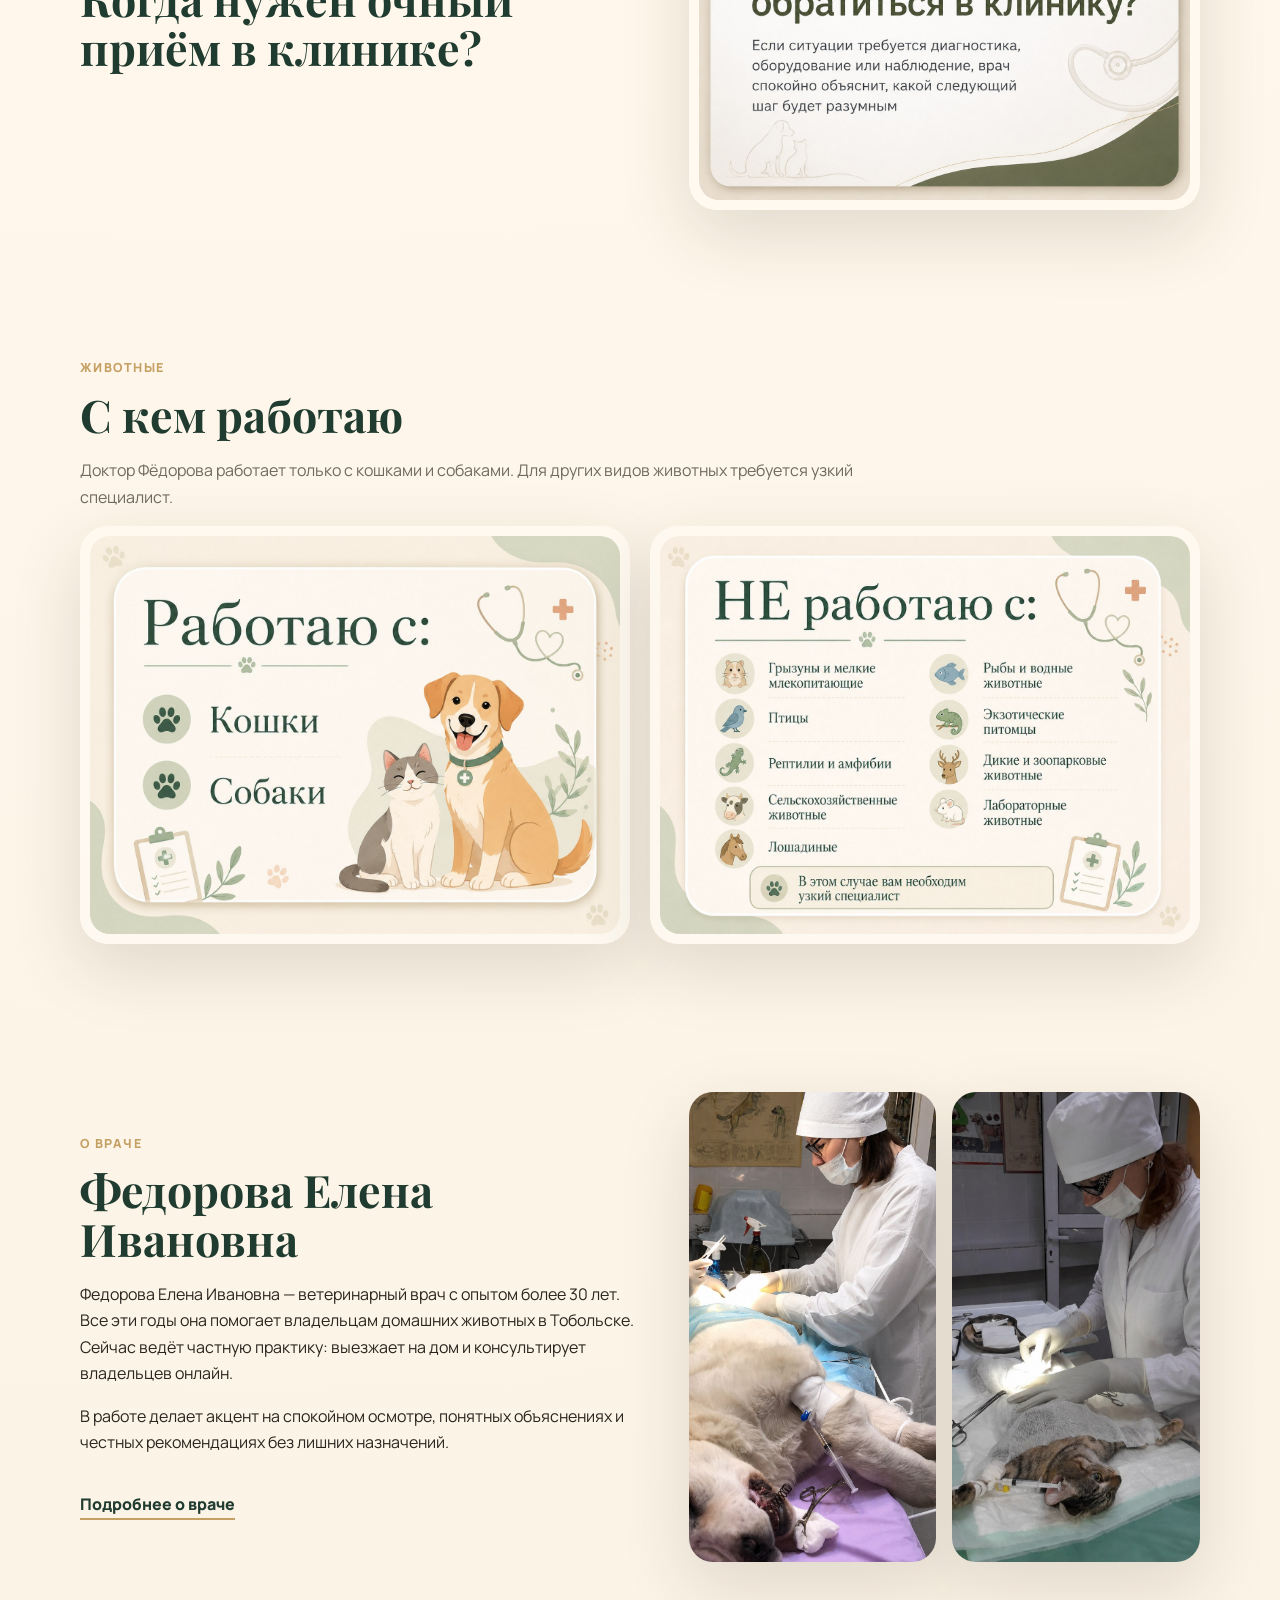
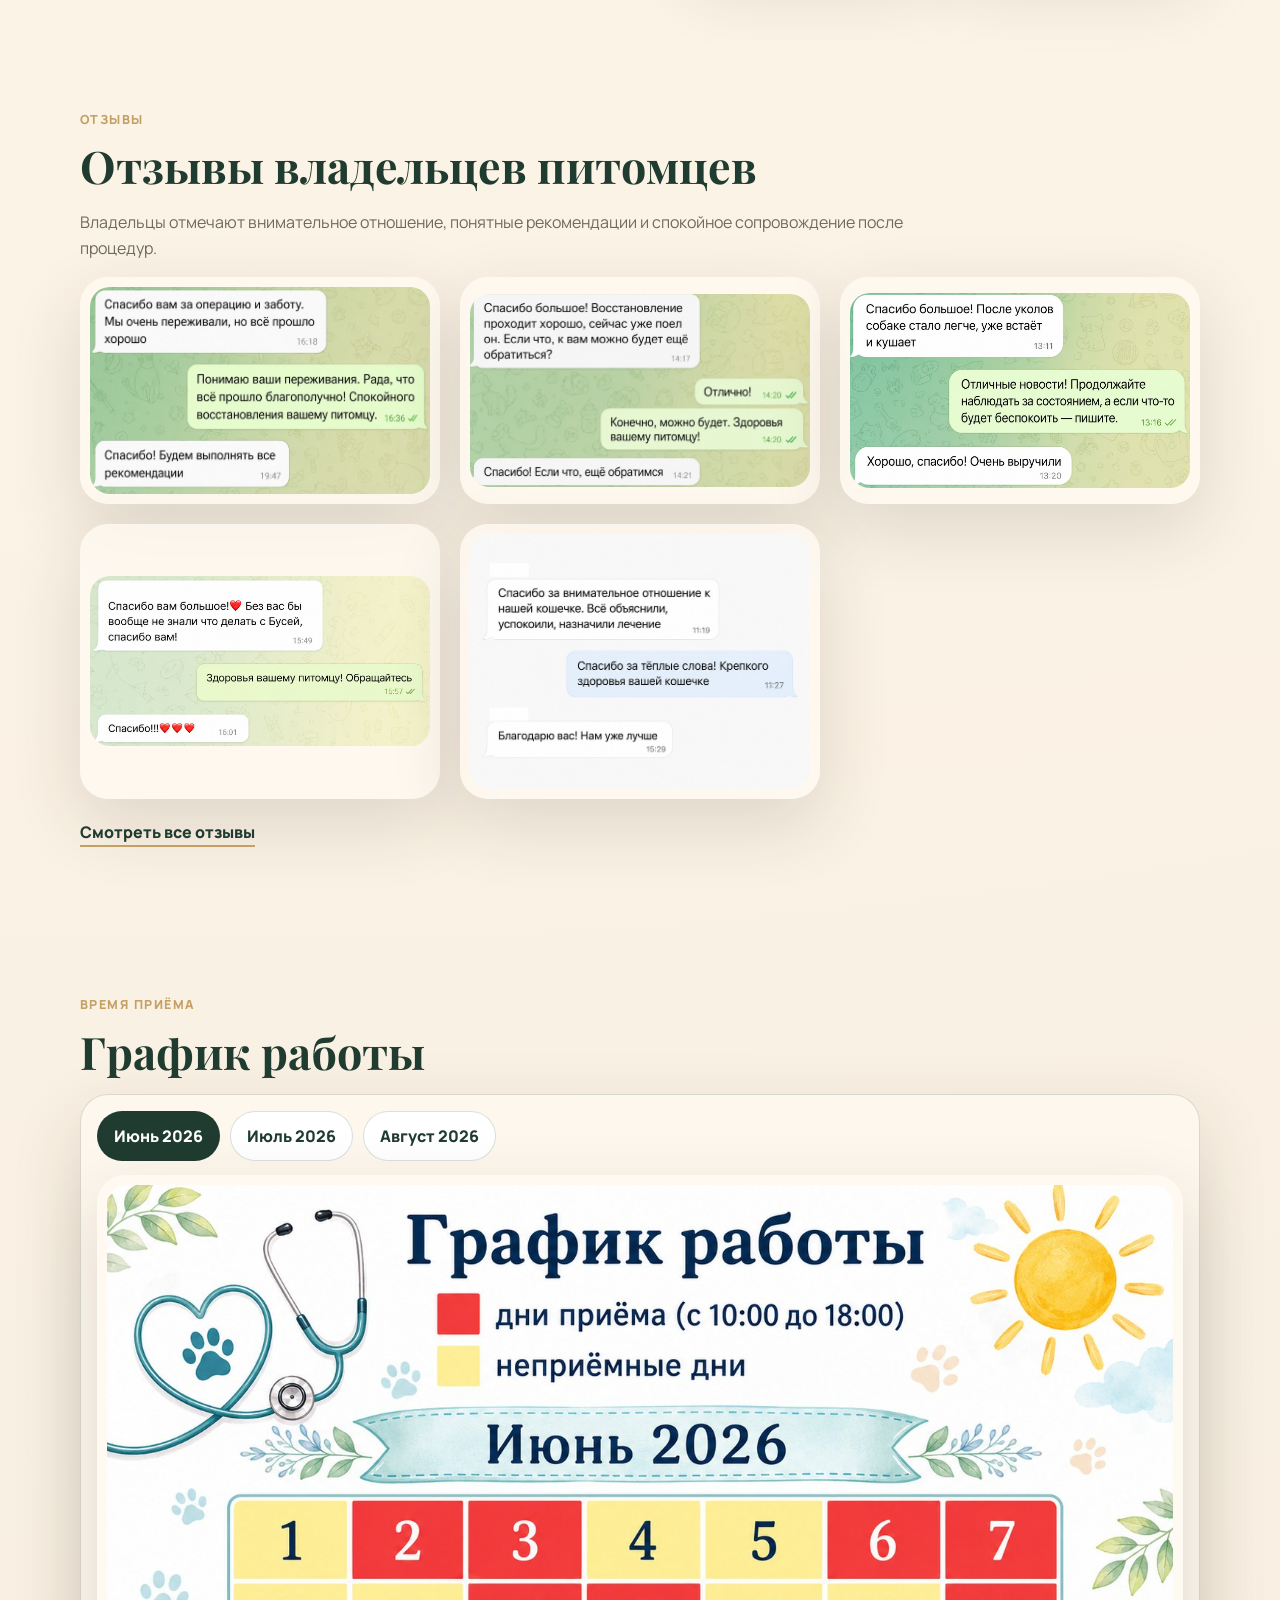
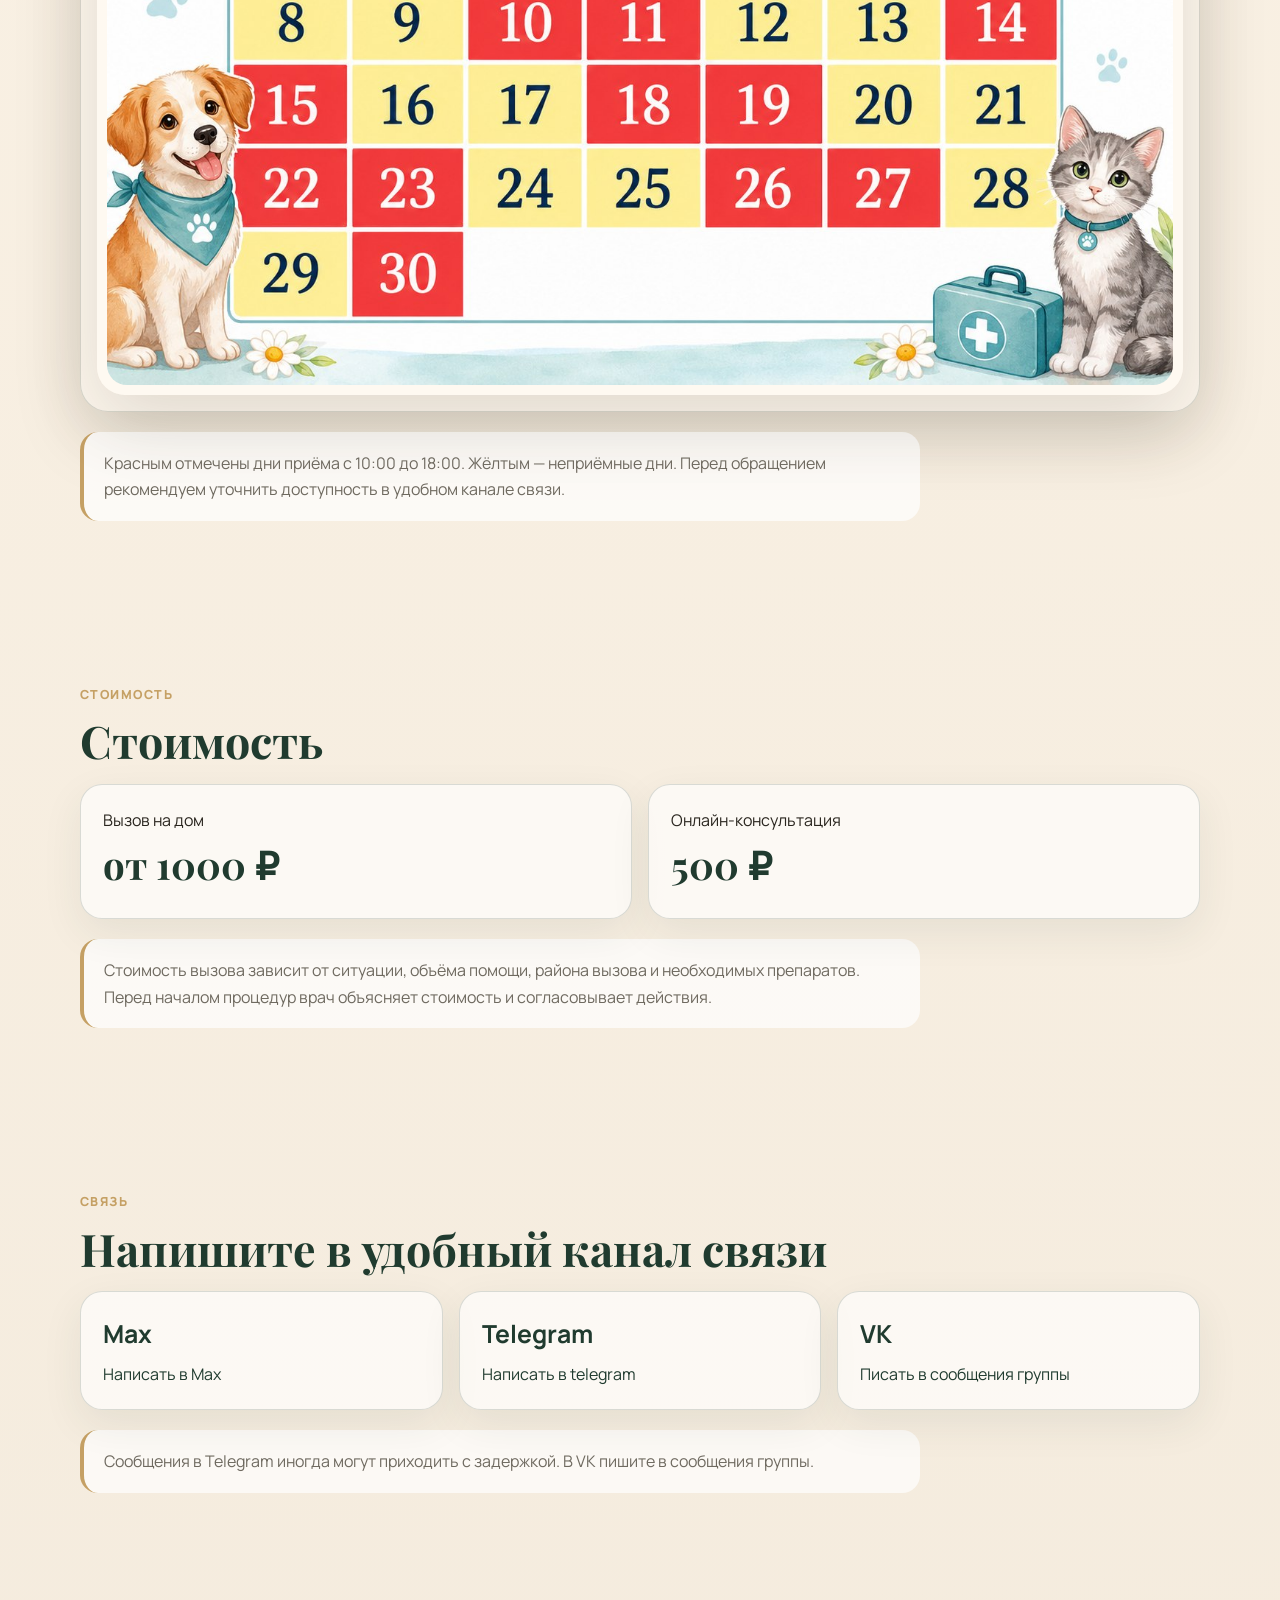
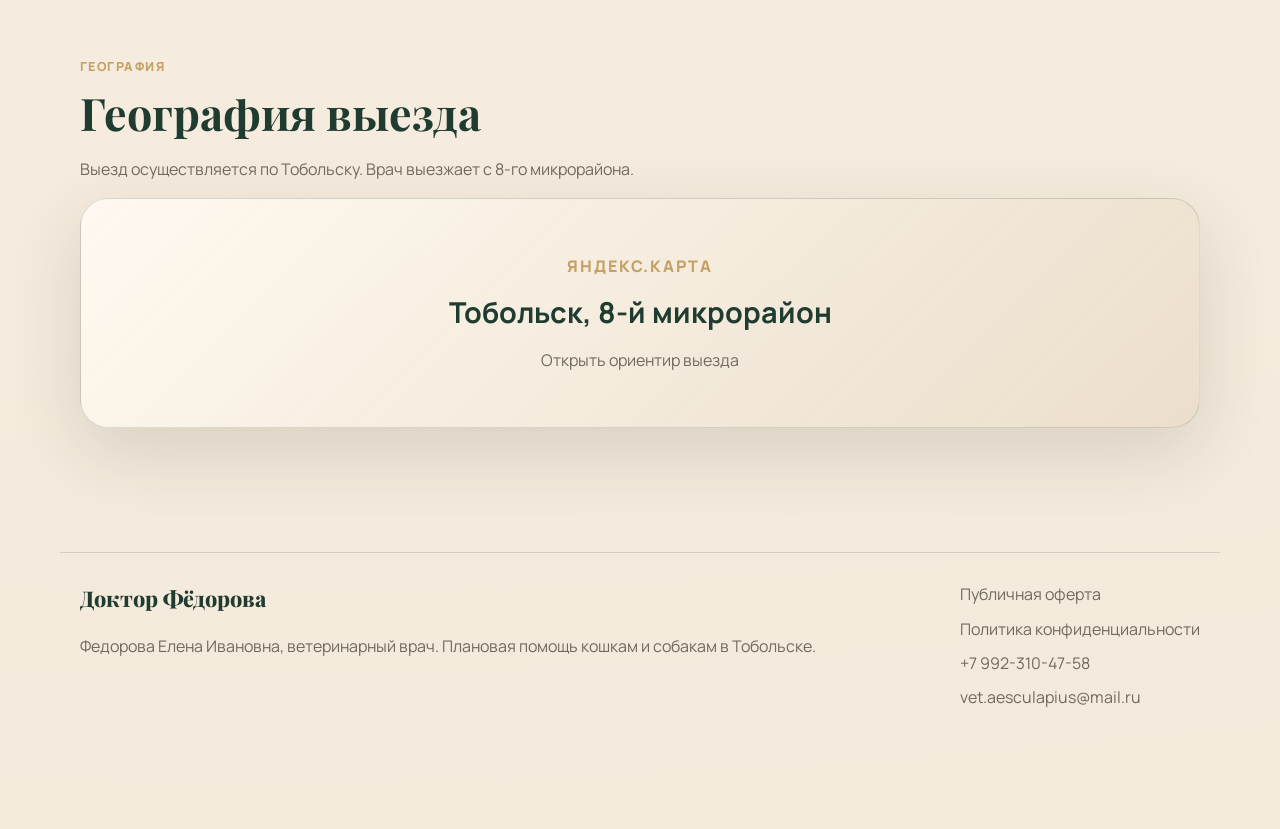
==== commit 275352e3: "Изменено Е. На "Фёдорова"" ====
--- a/index.html
+++ b/index.html
@@ -3,7 +3,7 @@
 <head>
   <meta charset="utf-8">
   <meta name="viewport" content="width=device-width, initial-scale=1">
-  <title>Доктор Федорова — ветеринарный врач в Тобольске</title>
+  <title>Доктор Фёдорова — ветеринарный врач в Тобольске</title>
   <meta name="description" content="Федорова Елена Ивановна, ветеринарный врач в Тобольске. Вызов ветеринара на дом для кошек и собак, онлайн-консультация ветеринара.">
   <meta name="theme-color" content="#f7efe2">
   <link rel="preconnect" href="https://fonts.googleapis.com">
@@ -29,9 +29,9 @@
 </head>
 <body>
 <header class="site-header">
-  <a class="brand" href="index.html" aria-label="Доктор Федорова — на главную">
-    <img src="images/logo.png" alt="Логотип Доктор Федорова" width="54" height="54">
-    <span>Доктор Федорова</span>
+  <a class="brand" href="index.html" aria-label="Доктор Фёдорова — на главную">
+    <img src="images/logo.png" alt="Логотип Доктор Фёдорова" width="54" height="54">
+    <span>Доктор Фёдорова</span>
   </a>
   <button class="burger" type="button" aria-label="Открыть меню" aria-expanded="false" aria-controls="main-nav"><span></span><span></span><span></span></button>
   <nav id="main-nav" class="main-nav" aria-label="Основная навигация">
@@ -56,13 +56,13 @@
 <section class="hero section">
   <div class="hero__text reveal">
     <p class="eyebrow">Плановая помощь кошкам и собакам</p>
-    <h1>Доктор Федорова — ветеринарный врач в Тобольске</h1>
+    <h1>Доктор Фёдорова — ветеринарный врач в Тобольске</h1>
     <p class="lead">Федорова Елена Ивановна. Более 30 лет практики. Плановая помощь кошкам и собакам на дому и онлайн-консультации.</p>
     <p>Спокойно объясняю ситуацию, согласовываю действия и помогаю владельцам понять, какой формат помощи нужен питомцу.</p>
     <div class="actions"><button class="btn btn--primary write-trigger" type="button" data-goal="click_write_button">Написать</button><a class="btn btn--ghost" href="#prices">Узнать стоимость</a></div>
     <div class="facts"><span>30+ лет опыта</span><span>кошки и собаки</span><span>выезд по Тобольску</span><span>онлайн-консультация 500 ₽</span></div>
   </div>
-  <div class="hero__image reveal"><img src="images/doctor-portrait.jpg" alt="Федорова Елена Ивановна, ветеринарный врач Доктор Федорова" loading="eager"></div>
+  <div class="hero__image reveal"><img src="images/doctor-portrait.jpg" alt="Федорова Елена Ивановна, ветеринарный врач Доктор Фёдорова" loading="eager"></div>
 </section>
 <section class="section"><p class="eyebrow">Подход</p><h2>Опыт, спокойствие и понятные рекомендации</h2><div class="trust-grid reveal"><div>Более 30 лет практики.</div><div>Работа только с кошками и собаками.</div><div>Объяснение простым языком.</div><div>Без лишних назначений.</div><div>Честная маршрутизация в клинику или к узкому специалисту, если случай требует оборудования.</div></div></section>
 <section class="section"><p class="eyebrow">Форматы помощи</p><h2>Как можно обратиться</h2><div class="cards cards--services reveal">
@@ -71,7 +71,7 @@
 </div></section>
 <section class="section"><p class="eyebrow">Услуги</p><h2>Чем могу помочь</h2><div class="mini-grid reveal"><div class="mini-card">осмотр кошек и собак</div><div class="mini-card">консультация по состоянию животного</div><div class="mini-card">помощь при боли, температуре, воспалении, аллергии</div><div class="mini-card">обработка ран, укусов и воспалений кожи</div><div class="mini-card">осмотр ушей с отоскопом</div><div class="mini-card">прослушивание сердца и лёгких</div><div class="mini-card">инъекции и лечебные процедуры</div><div class="mini-card">назначение базового лечения</div><div class="mini-card">стрижка когтей</div><div class="mini-card">кастрация и несложная хирургическая помощь на дому — возможность проведения зависит от состояния животного и обсуждается индивидуально</div><div class="mini-card">рекомендации по уходу после процедур</div></div><p class="note reveal">Сложные операции, которые требуют полноценной операционной, наркозного контроля и специального оборудования, на дому не проводятся. В таких случаях врач подскажет, куда лучше обратиться.</p></section>
 <section class="section image-section"><div><p class="eyebrow">Маршрутизация</p><h2>Когда нужен очный приём в клинике?</h2> </div><button class="image-card" type="button" data-modal-src="images/clinic-placeholder.jpg"><img src="images/clinic-placeholder.jpg" alt="Информационная карточка: когда лучше обратиться в клинику" loading="lazy"></button></section>
-<section class="section"><p class="eyebrow">Животные</p><h2>С кем работаю</h2><p class="section-intro">Доктор Федорова работает только с кошками и собаками. Для других видов животных требуется узкий специалист.</p><div class="image-grid reveal"><button class="image-card" type="button" data-modal-src="images/works-with-placeholder.jpg"><img src="images/works-with-placeholder.jpg" alt="Карточка: С кем работаю — кошки и собаки" loading="lazy"></button><button class="image-card" type="button" data-modal-src="images/does-not-work-with-placeholder.jpg"><img src="images/does-not-work-with-placeholder.jpg" alt="Карточка: с кем не работаю, требуется узкий специалист" loading="lazy"></button></div></section>
+<section class="section"><p class="eyebrow">Животные</p><h2>С кем работаю</h2><p class="section-intro">Доктор Фёдорова работает только с кошками и собаками. Для других видов животных требуется узкий специалист.</p><div class="image-grid reveal"><button class="image-card" type="button" data-modal-src="images/works-with-placeholder.jpg"><img src="images/works-with-placeholder.jpg" alt="Карточка: С кем работаю — кошки и собаки" loading="lazy"></button><button class="image-card" type="button" data-modal-src="images/does-not-work-with-placeholder.jpg"><img src="images/does-not-work-with-placeholder.jpg" alt="Карточка: с кем не работаю, требуется узкий специалист" loading="lazy"></button></div></section>
 <section class="section split"><div class="reveal"><p class="eyebrow">О враче</p><h2>Федорова Елена Ивановна</h2><p>Федорова Елена Ивановна — ветеринарный врач с опытом более 30 лет. Все эти годы она помогает владельцам домашних животных в Тобольске. Сейчас ведёт частную практику: выезжает на дом и консультирует владельцев онлайн.</p><p>В работе делает акцент на спокойном осмотре, понятных объяснениях и честных рекомендациях без лишних назначений.</p><a class="text-link" href="o-vrache.html">Подробнее о враче</a></div><div class="process-grid reveal"><img src="images/process-dog.jpg" alt="Ветеринарный врач проводит процедуру собаке" loading="lazy"><img src="images/process-cat.jpg" alt="Ветеринарный врач проводит процедуру кошке" loading="lazy"></div></section>
 <section class="section"><p class="eyebrow">Отзывы</p><h2>Отзывы владельцев питомцев</h2><p class="section-intro">Владельцы отмечают внимательное отношение, понятные рекомендации и спокойное сопровождение после процедур.</p><div class="reviews-grid reveal"><button class="image-card review-card" type="button" data-modal-src="images/review-1.jpg"><img src="images/review-1.jpg" alt="Скриншот отзыва владельца питомца 1" loading="lazy"></button><button class="image-card review-card" type="button" data-modal-src="images/review-2.jpg"><img src="images/review-2.jpg" alt="Скриншот отзыва владельца питомца 2" loading="lazy"></button><button class="image-card review-card" type="button" data-modal-src="images/review-3.jpg"><img src="images/review-3.jpg" alt="Скриншот отзыва владельца питомца 3" loading="lazy"></button><button class="image-card review-card" type="button" data-modal-src="images/review-4.jpg"><img src="images/review-4.jpg" alt="Скриншот отзыва владельца питомца 4" loading="lazy"></button><button class="image-card review-card" type="button" data-modal-src="images/review-5.jpg"><img src="images/review-5.jpg" alt="Скриншот отзыва владельца питомца 5" loading="lazy"></button></div><a class="text-link" href="otzyvy.html">Смотреть все отзывы</a></section>
 <section class="section"><p class="eyebrow">Время приёма</p><h2>График работы</h2><div class="schedule-tabs reveal">
@@ -80,9 +80,9 @@
     <button class="tab-button" type="button" role="tab" aria-selected="false" data-tab="july">Июль 2026</button>
     <button class="tab-button" type="button" role="tab" aria-selected="false" data-tab="august">Август 2026</button>
   </div>
-  <div class="tab-panel is-active" data-panel="june"><button class="image-card" type="button" data-modal-src="images/schedule-june-2026.jpg"><img src="images/schedule-june-2026.jpg" alt="График работы Доктор Федорова на июнь 2026 года" loading="lazy"></button></div>
-  <div class="tab-panel" data-panel="july"><button class="image-card" type="button" data-modal-src="images/schedule-july-2026.jpg"><img src="images/schedule-july-2026.jpg" alt="График работы Доктор Федорова на июль 2026 года" loading="lazy"></button></div>
-  <div class="tab-panel" data-panel="august"><button class="image-card" type="button" data-modal-src="images/schedule-august-2026.jpg"><img src="images/schedule-august-2026.jpg" alt="График работы Доктор Федорова на август 2026 года" loading="lazy"></button></div>
+  <div class="tab-panel is-active" data-panel="june"><button class="image-card" type="button" data-modal-src="images/schedule-june-2026.jpg"><img src="images/schedule-june-2026.jpg" alt="График работы Доктор Фёдорова на июнь 2026 года" loading="lazy"></button></div>
+  <div class="tab-panel" data-panel="july"><button class="image-card" type="button" data-modal-src="images/schedule-july-2026.jpg"><img src="images/schedule-july-2026.jpg" alt="График работы Доктор Фёдорова на июль 2026 года" loading="lazy"></button></div>
+  <div class="tab-panel" data-panel="august"><button class="image-card" type="button" data-modal-src="images/schedule-august-2026.jpg"><img src="images/schedule-august-2026.jpg" alt="График работы Доктор Фёдорова на август 2026 года" loading="lazy"></button></div>
 </div><p class="note reveal">Красным отмечены дни приёма с 10:00 до 18:00. Жёлтым — неприёмные дни. Перед обращением рекомендуем уточнить доступность в удобном канале связи.</p></section>
 <section class="section" id="prices"><p class="eyebrow">Стоимость</p><h2>Стоимость</h2><div class="price-grid reveal"><div><span>Вызов на дом</span><strong>от 1000 ₽</strong></div><div><span>Онлайн-консультация</span><strong>500 ₽</strong></div></div><p class="note reveal">Стоимость вызова зависит от ситуации, объёма помощи, района вызова и необходимых препаратов. Перед началом процедур врач объясняет стоимость и согласовывает действия.</p></section>
 <section class="section"><p class="eyebrow">Связь</p><h2>Напишите в удобный канал связи</h2><div class="contact-grid reveal">
@@ -94,7 +94,7 @@
 </main>
 <footer class="site-footer">
   <div>
-    <a class="footer-brand" href="index.html">Доктор Федорова</a>
+    <a class="footer-brand" href="index.html">Доктор Фёдорова</a>
     <p>Федорова Елена Ивановна, ветеринарный врач. Плановая помощь кошкам и собакам в Тобольске.</p>
   </div>
   <div class="footer-links">
